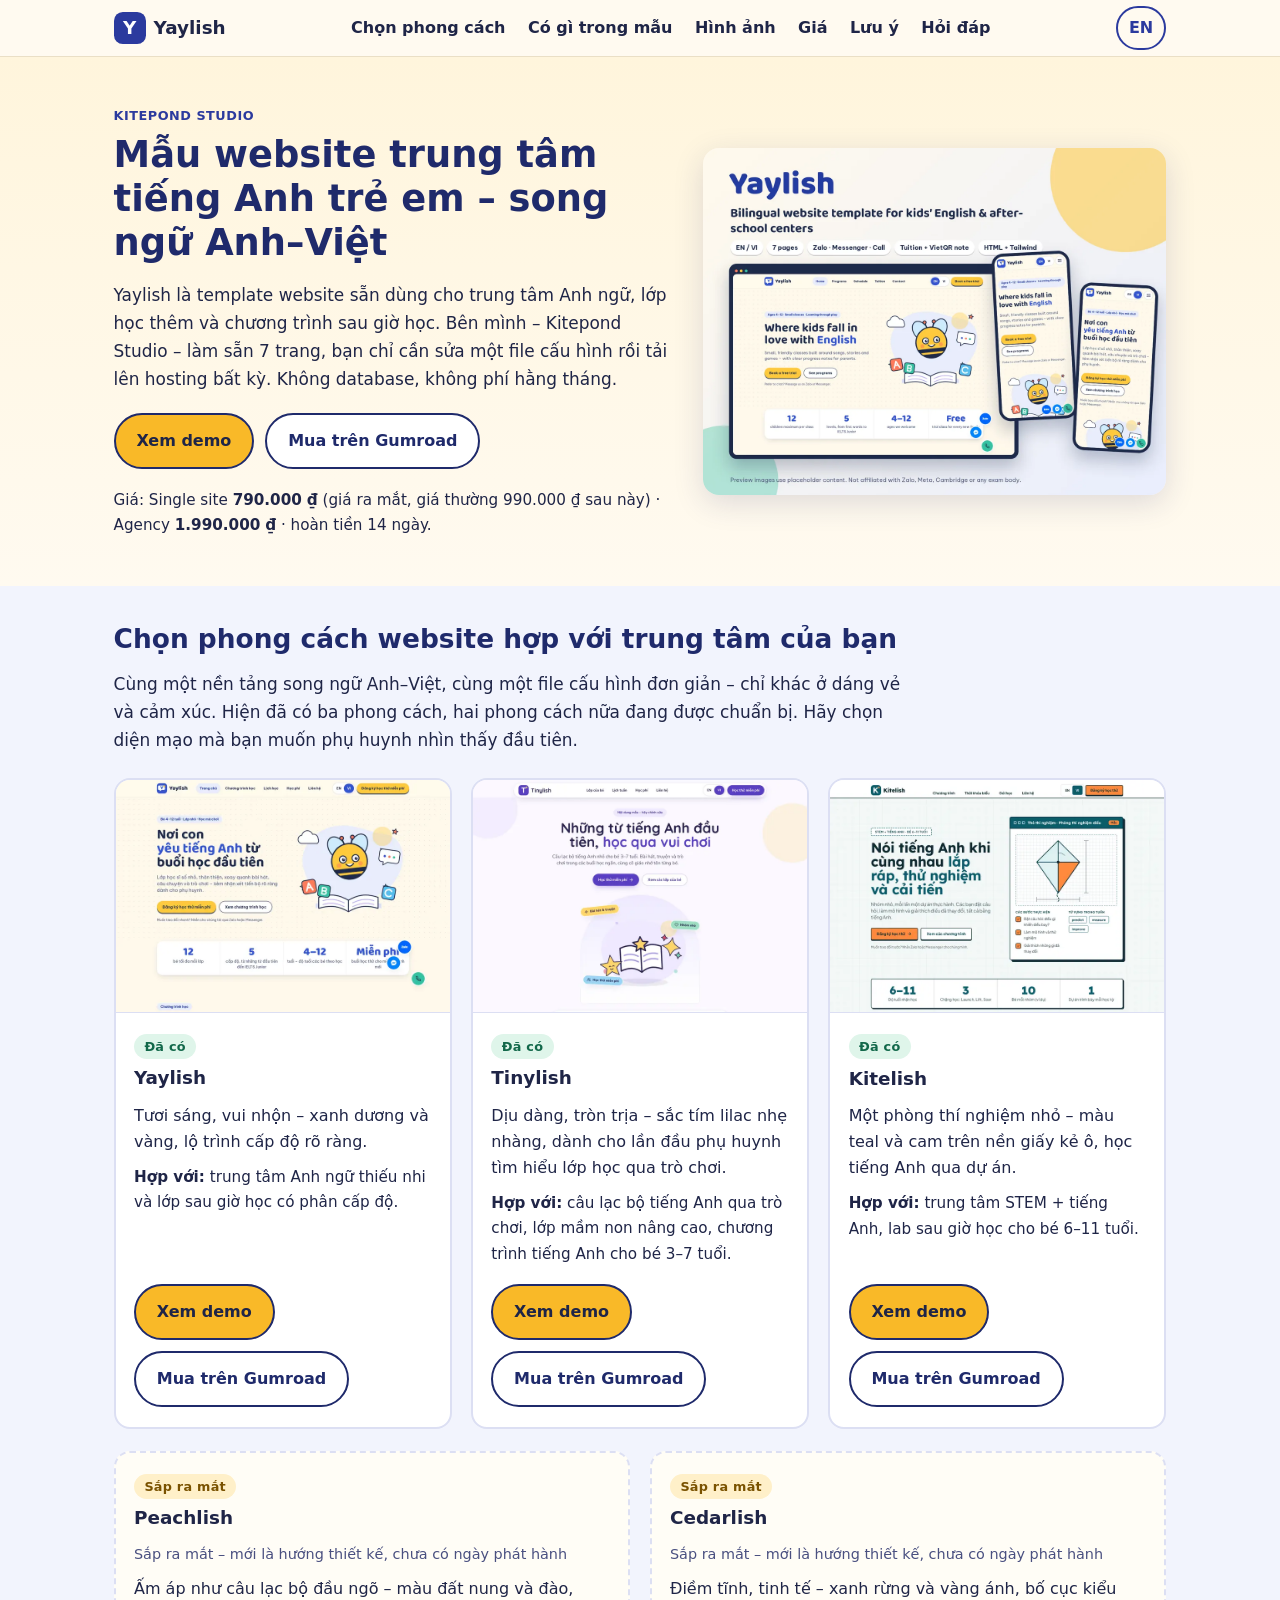
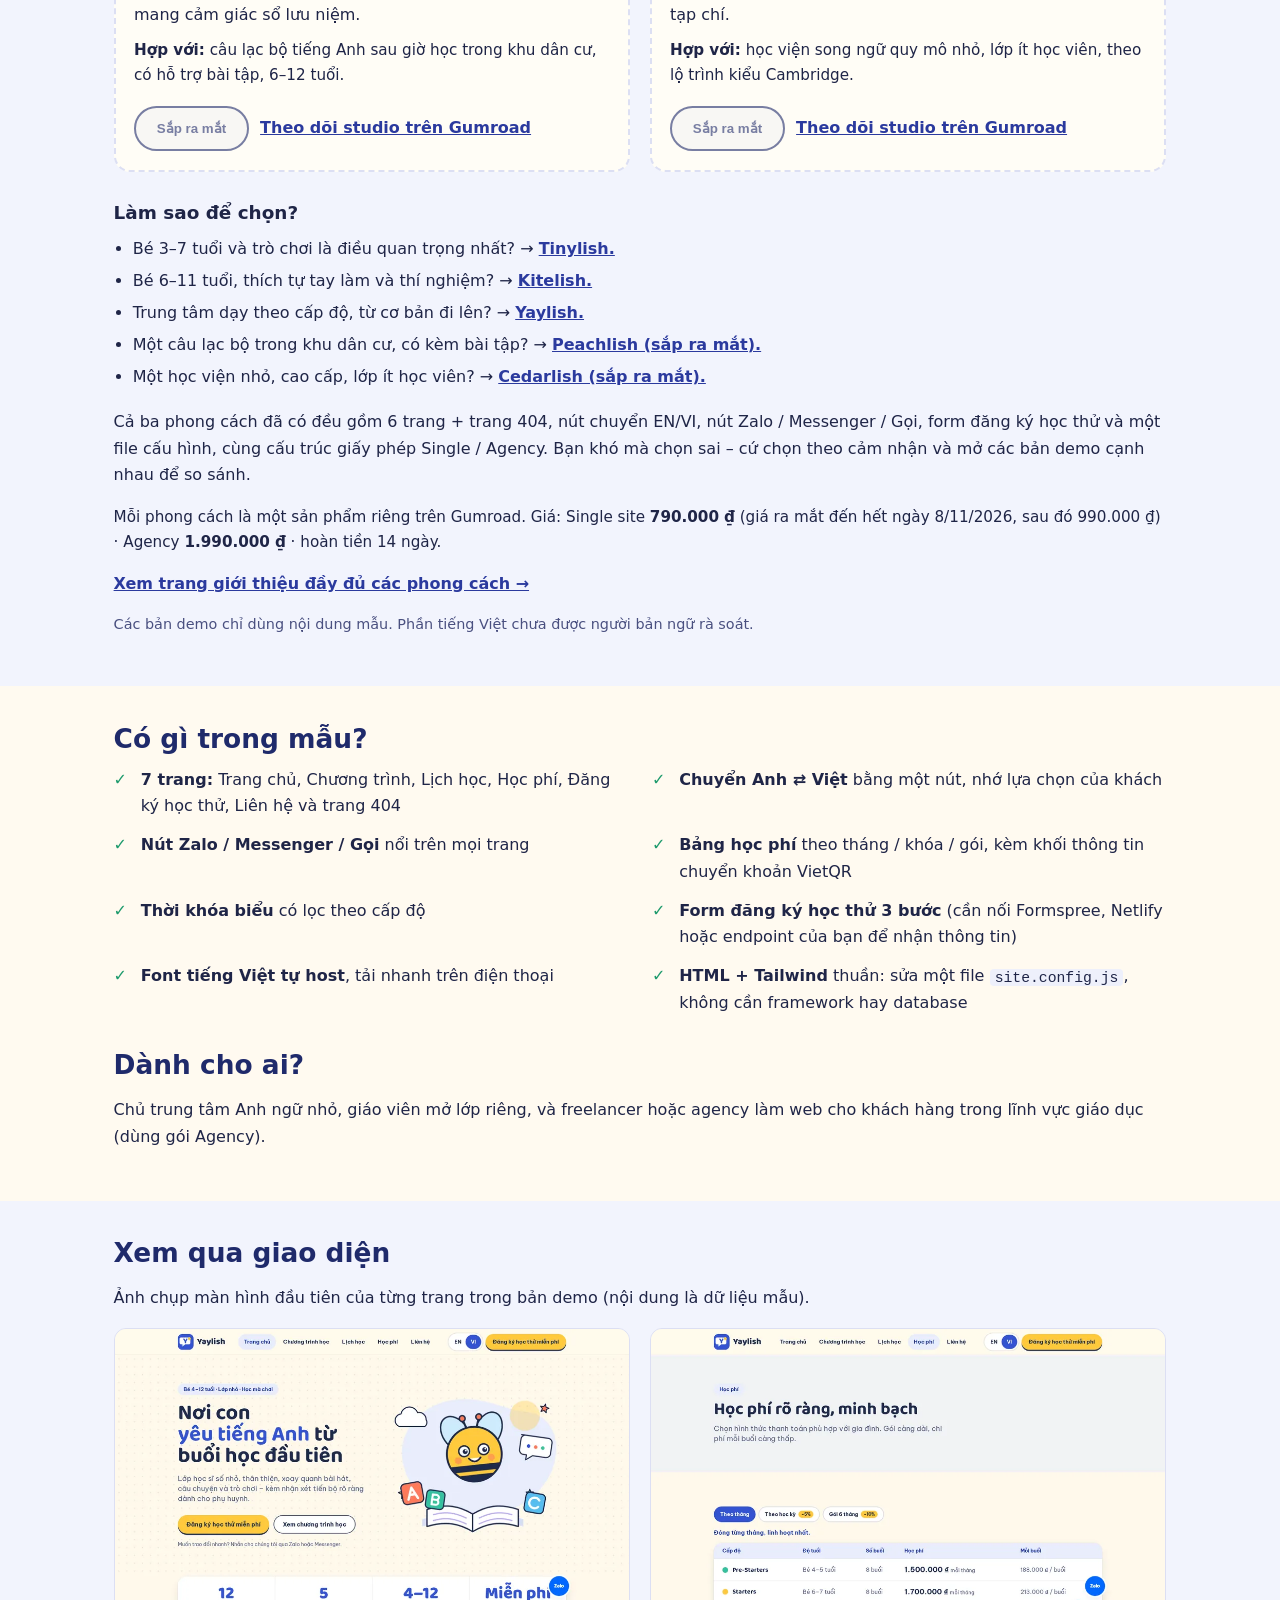
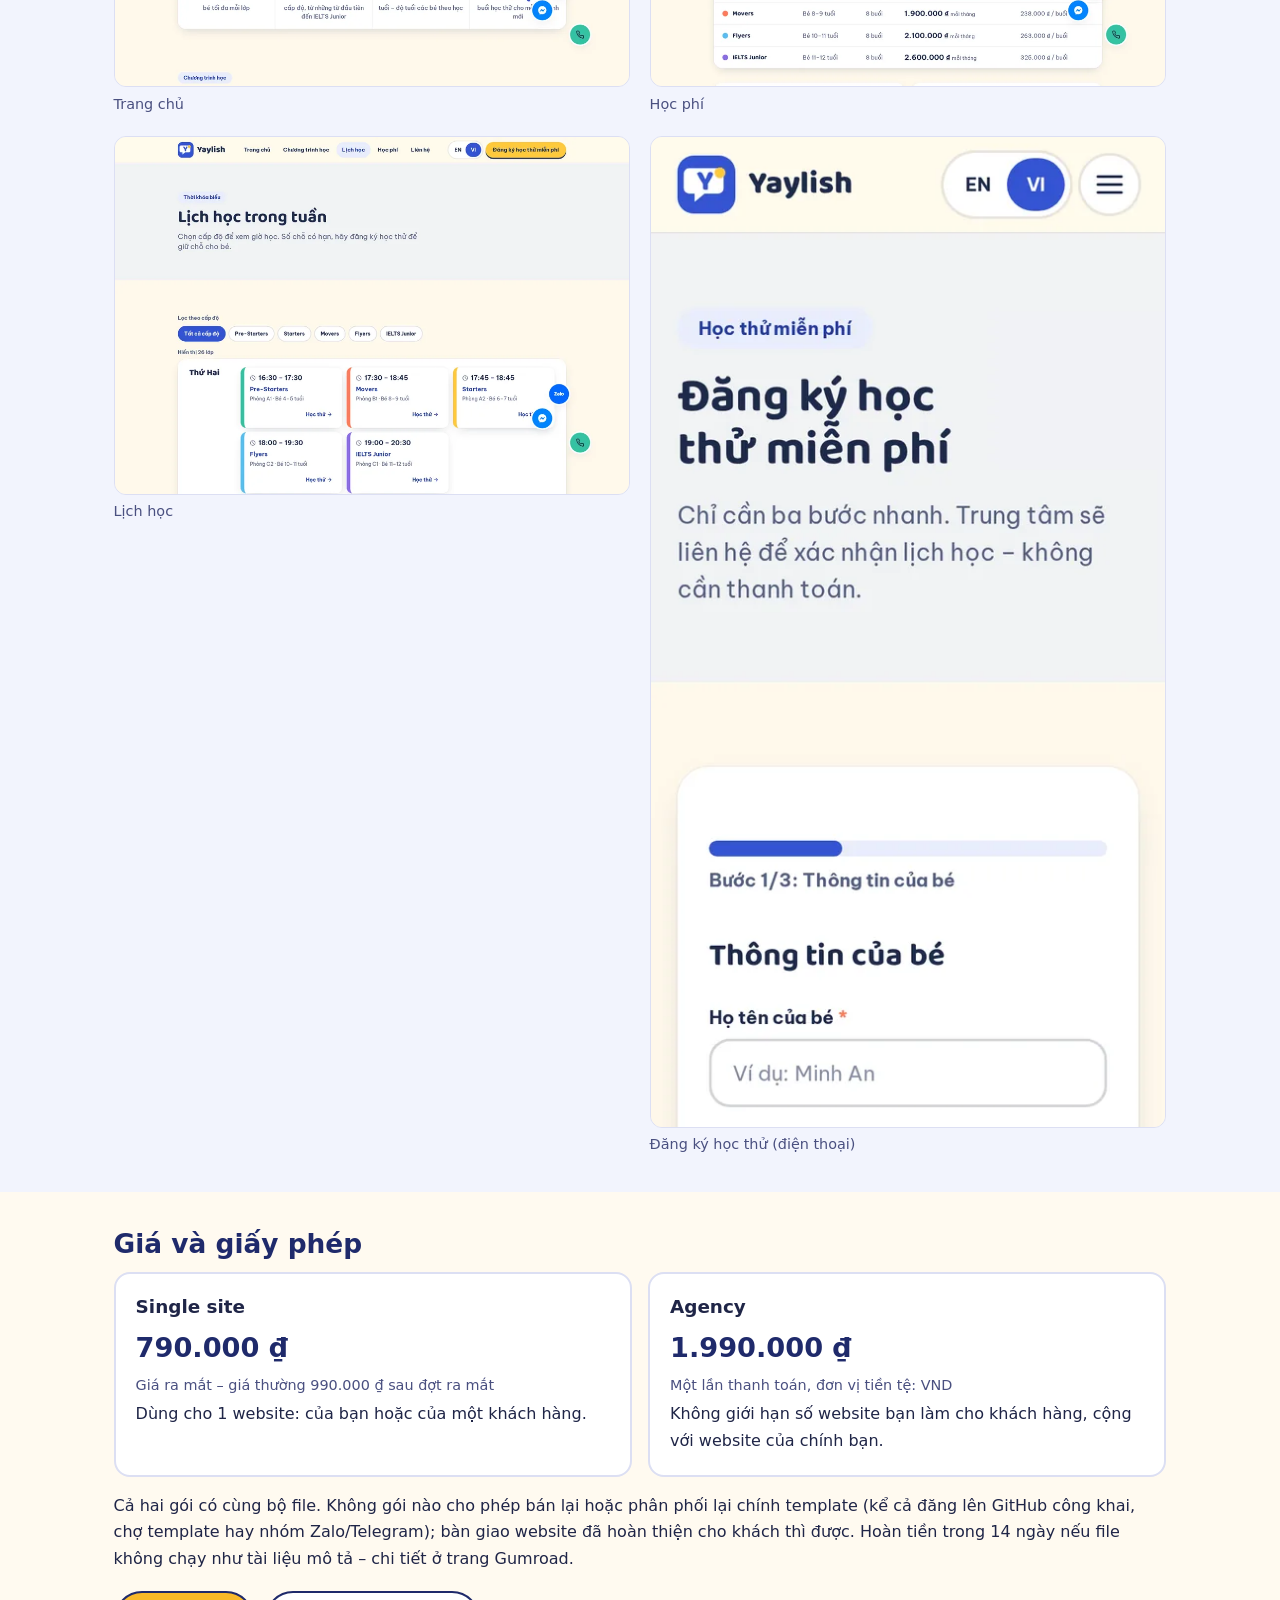
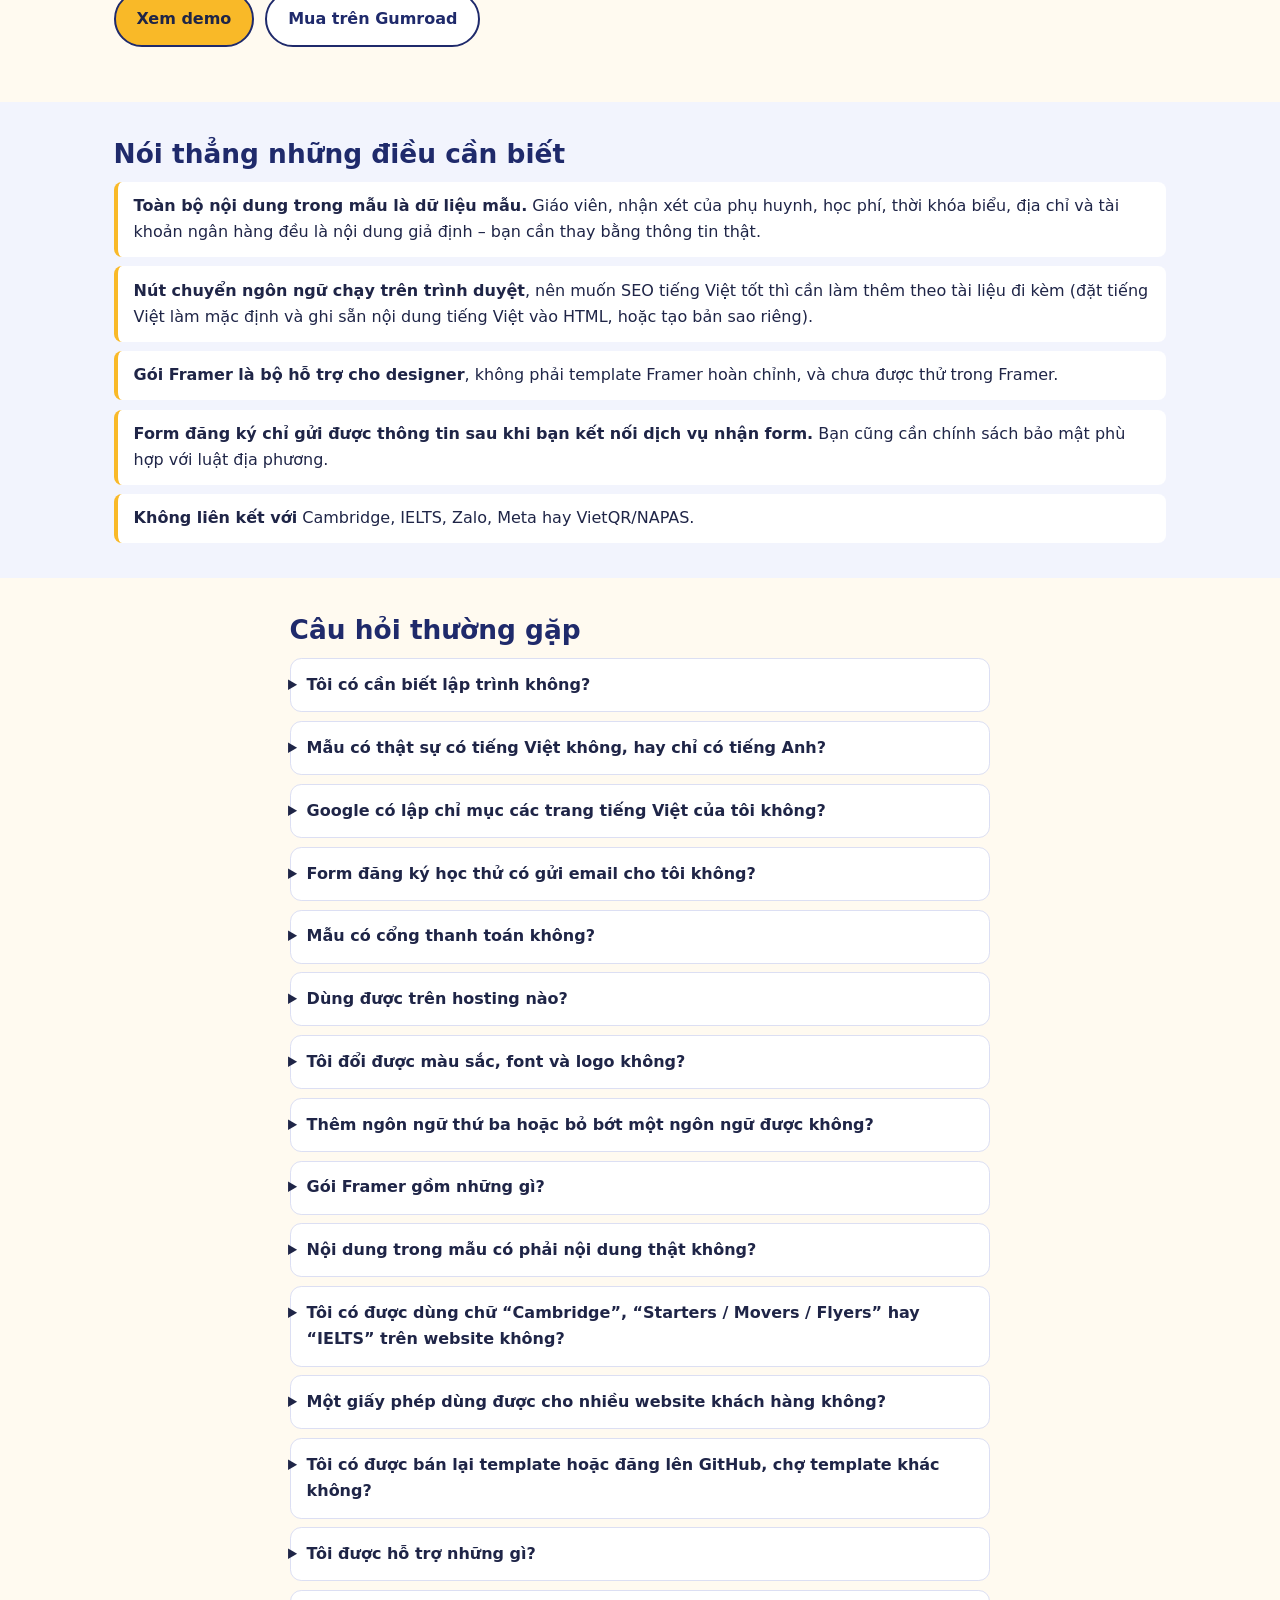
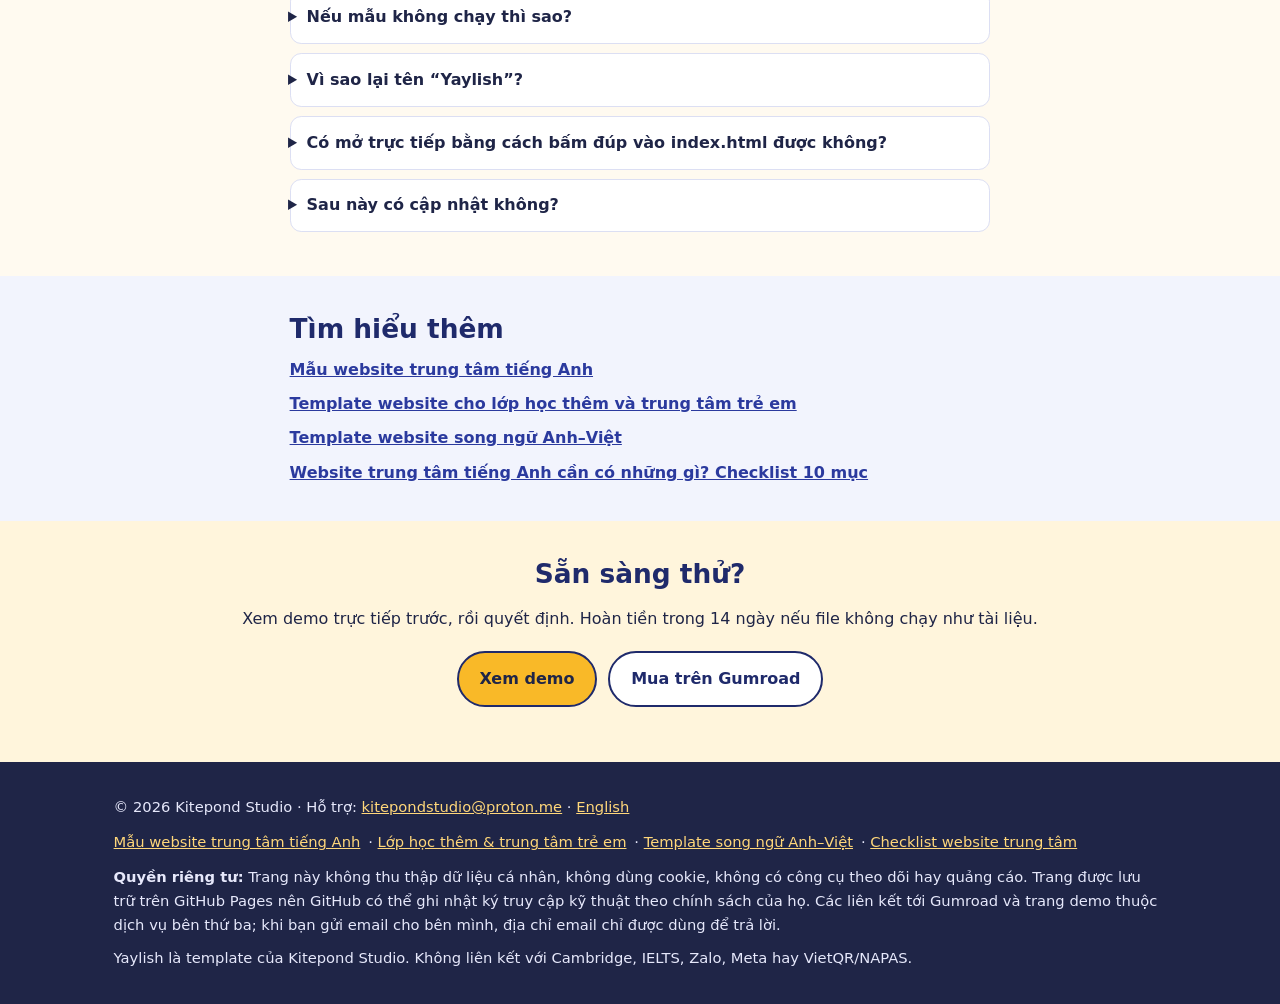
==== index.html @ d9aabd22 "Add 'Pick your style' catalog: home sections (VI/EN), dedicated catalog pages, ItemList JSON-LD, sit" ====
<!DOCTYPE html>
<html lang="vi">
<head>
<meta charset="utf-8">
<meta name="viewport" content="width=device-width, initial-scale=1">
<title>Yaylish – Template website trung tâm tiếng Anh trẻ em (Anh–Việt)</title>
<meta name="description" content="Yaylish: template HTML + Tailwind song ngữ Anh–Việt cho trung tâm Anh ngữ – 7 trang, nút Zalo, bảng học phí, đăng ký học thử. Xem demo, mua trên Gumroad.">
<meta name="robots" content="index,follow">
<link rel="canonical" href="https://kitepond.github.io/">
<link rel="alternate" hreflang="vi" href="https://kitepond.github.io/">
<link rel="alternate" hreflang="en" href="https://kitepond.github.io/en/">
<link rel="alternate" hreflang="x-default" href="https://kitepond.github.io/">
<link rel="icon" href="/favicon.svg" type="image/svg+xml">
<meta name="theme-color" content="#2b3a9e">
<meta property="og:type" content="website">
<meta property="og:site_name" content="Kitepond Studio">
<meta property="og:title" content="Yaylish – Mẫu website trung tâm tiếng Anh trẻ em song ngữ Anh–Việt">
<meta property="og:description" content="Yaylish: template website HTML + Tailwind cho trung tâm Anh ngữ – 7 trang, song ngữ Anh/Việt, nút Zalo, bảng học phí, đăng ký học thử. Xem demo và mua trên Gumroad.">
<meta property="og:url" content="https://kitepond.github.io/">
<meta property="og:locale" content="vi_VN">
<meta property="og:locale:alternate" content="en_US">
<meta property="og:image" content="https://kitepond.github.io/img/og-image.jpg">
<meta property="og:image:width" content="1200">
<meta property="og:image:height" content="675">
<meta property="og:image:alt" content="Giao diện template Yaylish trên máy tính và điện thoại: trang chủ song ngữ Anh–Việt của một trung tâm tiếng Anh trẻ em">
<meta name="twitter:card" content="summary_large_image">
<meta name="twitter:title" content="Yaylish – Mẫu website trung tâm tiếng Anh trẻ em song ngữ Anh–Việt">
<meta name="twitter:description" content="Yaylish: template website HTML + Tailwind cho trung tâm Anh ngữ – 7 trang, song ngữ Anh/Việt, nút Zalo, bảng học phí, đăng ký học thử. Xem demo và mua trên Gumroad.">
<meta name="twitter:image" content="https://kitepond.github.io/img/og-image.jpg">
<meta name="twitter:image:alt" content="Giao diện template Yaylish trên máy tính và điện thoại: trang chủ song ngữ Anh–Việt của một trung tâm tiếng Anh trẻ em">
<link rel="stylesheet" href="/style.css">
<script type="application/ld+json">
{
  "@context": "https://schema.org",
  "@type": "Product",
  "name": "Yaylish – Mẫu website trung tâm tiếng Anh trẻ em (EN/VI)",
  "description": "Template website HTML + Tailwind song ngữ Anh–Việt cho trung tâm tiếng Anh trẻ em và chương trình sau giờ học: 7 trang, nút Zalo/Messenger, bảng học phí kèm VietQR, form đăng ký học thử.",
  "image": "https://kitepond.github.io/img/og-image.jpg",
  "brand": {
    "@type": "Brand",
    "name": "Kitepond Studio"
  },
  "sku": "yaylish-1.0.2",
  "url": "https://kitepond.github.io/",
  "offers": [
    {
      "@type": "Offer",
      "name": "Giấy phép Single site (1 website)",
      "price": "790000",
      "priceCurrency": "VND",
      "availability": "https://schema.org/InStock",
      "url": "https://kitepond.gumroad.com/l/yaylish"
    },
    {
      "@type": "Offer",
      "name": "Giấy phép Agency",
      "price": "1990000",
      "priceCurrency": "VND",
      "availability": "https://schema.org/InStock",
      "url": "https://kitepond.gumroad.com/l/yaylish"
    }
  ]
}
</script>
</head>
<body>
<a class="skip" href="#main">Chuyển đến nội dung</a>
<header class="top">
<div class="wrap bar">
<a class="brand" href="/"><span class="logo" aria-hidden="true">Y</span> Yaylish</a>
<nav aria-label="Điều hướng chính"><a href="#phong-cach">Chọn phong cách</a><a href="#co-gi">Có gì trong mẫu</a><a href="#xem">Hình ảnh</a><a href="#gia">Giá</a><a href="#luu-y">Lưu ý</a><a href="#faq">Hỏi đáp</a></nav>
<a class="lang" href="/en/" hreflang="en" lang="en" aria-label="Read this page in English">EN</a>
</div>
</header>
<main id="main">
<section class="hero">
<div class="wrap hero-grid">
<div>
<p class="eyebrow">Kitepond Studio</p>
<h1>Mẫu website trung tâm tiếng Anh trẻ em – song ngữ Anh–Việt</h1>
<p class="lead">Yaylish là template website sẵn dùng cho trung tâm Anh ngữ, lớp học thêm và chương trình sau giờ học. Bên mình – Kitepond Studio – làm sẵn 7 trang, bạn chỉ cần sửa một file cấu hình rồi tải lên hosting bất kỳ. Không database, không phí hằng tháng.</p>
<p class="cta">
<a class="btn primary" href="https://kitepond.github.io/yaylish-demo/">Xem demo</a>
<a class="btn" href="https://kitepond.gumroad.com/l/yaylish?utm_source=seo-landing&utm_medium=organic&utm_campaign=launch-2026" rel="noopener">Mua trên Gumroad</a>
</p>
<p class="priceline">Giá: Single site <strong>790.000 ₫</strong> (giá ra mắt, giá thường 990.000 ₫ sau này) · Agency <strong>1.990.000 ₫</strong> · hoàn tiền 14 ngày.</p>
</div>
<img class="hero-img" src="/img/hero.webp" width="1200" height="900" fetchpriority="high" decoding="async" alt="Giao diện template Yaylish trên máy tính và điện thoại: trang chủ song ngữ Anh–Việt của một trung tâm tiếng Anh trẻ em">
</div>
</section>
<!-- catalog:start -->
<section id="phong-cach" class="sec alt catalog">
<div class="wrap">
<h2>Chọn phong cách website hợp với trung tâm của bạn</h2>
<p class="lead">Cùng một nền tảng song ngữ Anh–Việt, cùng một file cấu hình đơn giản – chỉ khác ở dáng vẻ và cảm xúc. Hiện đã có ba phong cách, hai phong cách nữa đang được chuẩn bị. Hãy chọn diện mạo mà bạn muốn phụ huynh nhìn thấy đầu tiên.</p>
<div class="styles">
<article class="style-card" id="style-yaylish"><img src="/img/catalog-yaylish-vi.webp" width="800" height="556" loading="lazy" decoding="async" alt="Trang chủ demo Yaylish: giao diện xanh dương và vàng với nút đăng ký học thử và các con số nổi bật"><div class="style-body"><p class="badge">Đã có</p><h3>Yaylish</h3><p>Tươi sáng, vui nhộn – xanh dương và vàng, lộ trình cấp độ rõ ràng.</p><p class="fit"><strong>Hợp với:</strong> trung tâm Anh ngữ thiếu nhi và lớp sau giờ học có phân cấp độ.</p><p class="cta"><a class="btn primary" href="https://kitepond.github.io/yaylish-demo/" rel="noopener">Xem demo</a><a class="btn" href="https://kitepond.gumroad.com/l/yaylish?utm_source=kitepond-site&amp;utm_medium=landing&amp;utm_campaign=launch-2026&amp;utm_content=catalog-yaylish" rel="noopener">Mua trên Gumroad</a></p></div></article>
<article class="style-card" id="style-tinylish"><img src="/img/catalog-tinylish-vi.webp" width="800" height="556" loading="lazy" decoding="async" alt="Trang chủ demo Tinylish: giao diện tím lilac mềm mại với tiêu đề lớn và nút đăng ký học thử"><div class="style-body"><p class="badge">Đã có</p><h3>Tinylish</h3><p>Dịu dàng, tròn trịa – sắc tím lilac nhẹ nhàng, dành cho lần đầu phụ huynh tìm hiểu lớp học qua trò chơi.</p><p class="fit"><strong>Hợp với:</strong> câu lạc bộ tiếng Anh qua trò chơi, lớp mầm non nâng cao, chương trình tiếng Anh cho bé 3–7 tuổi.</p><p class="cta"><a class="btn primary" href="https://kitepond.github.io/tinylish-demo/" rel="noopener">Xem demo</a><a class="btn" href="https://kitepond.gumroad.com/l/tinylish?utm_source=kitepond-site&amp;utm_medium=landing&amp;utm_campaign=launch-2026&amp;utm_content=catalog-tinylish" rel="noopener">Mua trên Gumroad</a></p></div></article>
<article class="style-card" id="style-kitelish"><img src="/img/catalog-kitelish-vi.webp" width="800" height="556" loading="lazy" decoding="async" alt="Trang chủ demo Kitelish: giao diện teal và cam trên nền giấy kẻ ô với một bản vẽ thí nghiệm"><div class="style-body"><p class="badge">Đã có</p><h3>Kitelish</h3><p>Một phòng thí nghiệm nhỏ – màu teal và cam trên nền giấy kẻ ô, học tiếng Anh qua dự án.</p><p class="fit"><strong>Hợp với:</strong> trung tâm STEM + tiếng Anh, lab sau giờ học cho bé 6–11 tuổi.</p><p class="cta"><a class="btn primary" href="https://kitepond.github.io/kitelish-demo/" rel="noopener">Xem demo</a><a class="btn" href="https://kitepond.gumroad.com/l/kitelish?utm_source=kitepond-site&amp;utm_medium=landing&amp;utm_campaign=launch-2026&amp;utm_content=catalog-kitelish" rel="noopener">Mua trên Gumroad</a></p></div></article>
</div><div class="styles soon">
<article class="style-card is-soon" id="style-peachlish"><div class="style-body"><p class="badge soon">Sắp ra mắt</p><h3>Peachlish</h3><p class="small">Sắp ra mắt – mới là hướng thiết kế, chưa có ngày phát hành</p><p>Ấm áp như câu lạc bộ đầu ngõ – màu đất nung và đào, mang cảm giác sổ lưu niệm.</p><p class="fit"><strong>Hợp với:</strong> câu lạc bộ tiếng Anh sau giờ học trong khu dân cư, có hỗ trợ bài tập, 6–12 tuổi.</p><p class="cta"><button type="button" class="btn" disabled>Sắp ra mắt</button><a class="textlink" href="https://kitepond.gumroad.com?utm_source=kitepond-site&amp;utm_medium=landing&amp;utm_campaign=launch-2026&amp;utm_content=catalog-peachlish" rel="noopener">Theo dõi studio trên Gumroad</a></p></div></article>
<article class="style-card is-soon" id="style-cedarlish"><div class="style-body"><p class="badge soon">Sắp ra mắt</p><h3>Cedarlish</h3><p class="small">Sắp ra mắt – mới là hướng thiết kế, chưa có ngày phát hành</p><p>Điềm tĩnh, tinh tế – xanh rừng và vàng ánh, bố cục kiểu tạp chí.</p><p class="fit"><strong>Hợp với:</strong> học viện song ngữ quy mô nhỏ, lớp ít học viên, theo lộ trình kiểu Cambridge.</p><p class="cta"><button type="button" class="btn" disabled>Sắp ra mắt</button><a class="textlink" href="https://kitepond.gumroad.com?utm_source=kitepond-site&amp;utm_medium=landing&amp;utm_campaign=launch-2026&amp;utm_content=catalog-cedarlish" rel="noopener">Theo dõi studio trên Gumroad</a></p></div></article>
</div>
<h3 class="choose-h">Làm sao để chọn?</h3><ul class="choose"><li>Bé 3–7 tuổi và trò chơi là điều quan trọng nhất? → <a href="#style-tinylish"><strong>Tinylish.</strong></a></li><li>Bé 6–11 tuổi, thích tự tay làm và thí nghiệm? → <a href="#style-kitelish"><strong>Kitelish.</strong></a></li><li>Trung tâm dạy theo cấp độ, từ cơ bản đi lên? → <a href="#style-yaylish"><strong>Yaylish.</strong></a></li><li>Một câu lạc bộ trong khu dân cư, có kèm bài tập? → <a href="#style-peachlish"><strong>Peachlish (sắp ra mắt).</strong></a></li><li>Một học viện nhỏ, cao cấp, lớp ít học viên? → <a href="#style-cedarlish"><strong>Cedarlish (sắp ra mắt).</strong></a></li></ul>
<p>Cả ba phong cách đã có đều gồm 6 trang + trang 404, nút chuyển EN/VI, nút Zalo / Messenger / Gọi, form đăng ký học thử và một file cấu hình, cùng cấu trúc giấy phép Single / Agency. Bạn khó mà chọn sai – cứ chọn theo cảm nhận và mở các bản demo cạnh nhau để so sánh.</p>
<p class="priceline">Mỗi phong cách là một sản phẩm riêng trên Gumroad. Giá: Single site <strong>790.000 ₫</strong> (giá ra mắt đến hết ngày 8/11/2026, sau đó 990.000 ₫) · Agency <strong>1.990.000 ₫</strong> · hoàn tiền 14 ngày.</p>
<p><a href="/mau-website-trung-tam-tieng-anh-tre-em/"><strong>Xem trang giới thiệu đầy đủ các phong cách →</strong></a></p>
<p class="small">Các bản demo chỉ dùng nội dung mẫu. Phần tiếng Việt chưa được người bản ngữ rà soát.</p>
</div>
</section>
<!-- catalog:end -->
<section id="co-gi" class="sec">
<div class="wrap">
<h2>Có gì trong mẫu?</h2>
<ul class="ticks"><li><strong>7 trang:</strong> Trang chủ, Chương trình, Lịch học, Học phí, Đăng ký học thử, Liên hệ và trang 404</li><li><strong>Chuyển Anh ⇄ Việt</strong> bằng một nút, nhớ lựa chọn của khách</li><li><strong>Nút Zalo / Messenger / Gọi</strong> nổi trên mọi trang</li><li><strong>Bảng học phí</strong> theo tháng / khóa / gói, kèm khối thông tin chuyển khoản VietQR</li><li><strong>Thời khóa biểu</strong> có lọc theo cấp độ</li><li><strong>Form đăng ký học thử 3 bước</strong> (cần nối Formspree, Netlify hoặc endpoint của bạn để nhận thông tin)</li><li><strong>Font tiếng Việt tự host</strong>, tải nhanh trên điện thoại</li><li><strong>HTML + Tailwind</strong> thuần: sửa một file <code>site.config.js</code>, không cần framework hay database</li></ul>
<h2>Dành cho ai?</h2>
<p>Chủ trung tâm Anh ngữ nhỏ, giáo viên mở lớp riêng, và freelancer hoặc agency làm web cho khách hàng trong lĩnh vực giáo dục (dùng gói Agency).</p>
</div>
</section>
<section id="xem" class="sec alt">
<div class="wrap">
<h2>Xem qua giao diện</h2>
<p>Ảnh chụp màn hình đầu tiên của từng trang trong bản demo (nội dung là dữ liệu mẫu).</p>
<div class="gallery"><figure><img src="/img/index-vi.webp" width="1000" height="694" loading="lazy" decoding="async" alt="Trang chủ của template Yaylish bản tiếng Việt: tiêu đề lớn, nút đăng ký học thử và các con số nổi bật"><figcaption>Trang chủ</figcaption></figure><figure><img src="/img/tuition-vi.webp" width="1000" height="694" loading="lazy" decoding="async" alt="Trang Học phí của template Yaylish: bảng học phí theo tháng cho năm cấp độ, có nút chọn theo tháng, theo học kỳ hoặc gói 6 tháng"><figcaption>Học phí</figcaption></figure><figure><img src="/img/schedule-vi.webp" width="1000" height="694" loading="lazy" decoding="async" alt="Trang Lịch học của template Yaylish: thời khóa biểu trong tuần với các nút lọc theo cấp độ"><figcaption>Lịch học</figcaption></figure><figure><img src="/img/book-trial-vi.webp" width="520" height="1000" loading="lazy" decoding="async" alt="Trang Đăng ký học thử của template Yaylish trên điện thoại: form đăng ký nhiều bước"><figcaption>Đăng ký học thử (điện thoại)</figcaption></figure></div>
</div>
</section>
<section id="gia" class="sec">
<div class="wrap">
<h2>Giá và giấy phép</h2>
<div class="plans"><div class="plan"><h3>Single site</h3><p class="amount">790.000 ₫</p><p class="small">Giá ra mắt – giá thường 990.000 ₫ sau đợt ra mắt</p><p>Dùng cho 1 website: của bạn hoặc của một khách hàng.</p></div><div class="plan"><h3>Agency</h3><p class="amount">1.990.000 ₫</p><p class="small">Một lần thanh toán, đơn vị tiền tệ: VND</p><p>Không giới hạn số website bạn làm cho khách hàng, cộng với website của chính bạn.</p></div></div>
<p>Cả hai gói có cùng bộ file. Không gói nào cho phép bán lại hoặc phân phối lại chính template (kể cả đăng lên GitHub công khai, chợ template hay nhóm Zalo/Telegram); bàn giao website đã hoàn thiện cho khách thì được. Hoàn tiền trong 14 ngày nếu file không chạy như tài liệu mô tả – chi tiết ở trang Gumroad.</p>
<p class="cta">
<a class="btn primary" href="https://kitepond.github.io/yaylish-demo/">Xem demo</a>
<a class="btn" href="https://kitepond.gumroad.com/l/yaylish?utm_source=seo-landing&utm_medium=organic&utm_campaign=launch-2026" rel="noopener">Mua trên Gumroad</a>
</p>
</div>
</section>
<section id="luu-y" class="sec alt">
<div class="wrap">
<h2>Nói thẳng những điều cần biết</h2>
<ul class="notes"><li><strong>Toàn bộ nội dung trong mẫu là dữ liệu mẫu.</strong> Giáo viên, nhận xét của phụ huynh, học phí, thời khóa biểu, địa chỉ và tài khoản ngân hàng đều là nội dung giả định – bạn cần thay bằng thông tin thật.</li><li><strong>Nút chuyển ngôn ngữ chạy trên trình duyệt</strong>, nên muốn SEO tiếng Việt tốt thì cần làm thêm theo tài liệu đi kèm (đặt tiếng Việt làm mặc định và ghi sẵn nội dung tiếng Việt vào HTML, hoặc tạo bản sao riêng).</li><li><strong>Gói Framer là bộ hỗ trợ cho designer</strong>, không phải template Framer hoàn chỉnh, và chưa được thử trong Framer.</li><li><strong>Form đăng ký chỉ gửi được thông tin sau khi bạn kết nối dịch vụ nhận form.</strong> Bạn cũng cần chính sách bảo mật phù hợp với luật địa phương.</li><li><strong>Không liên kết với</strong> Cambridge, IELTS, Zalo, Meta hay VietQR/NAPAS.</li></ul>
</div>
</section>
<section id="faq" class="sec">
<div class="wrap narrow">
<h2>Câu hỏi thường gặp</h2>
<details><summary>Tôi có cần biết lập trình không?</summary><p>Không. Bạn mở file <code>site.config.js</code> bằng bất kỳ trình soạn thảo văn bản nào, đổi tên trung tâm, số điện thoại, Zalo, email, địa chỉ và học phí, rồi tải thư mục lên hosting. Node.js là tùy chọn, chỉ cần khi bạn muốn build lại CSS.</p></details><details><summary>Mẫu có thật sự có tiếng Việt không, hay chỉ có tiếng Anh?</summary><p>Có. Mọi trang đều có cả tiếng Anh và tiếng Việt, với nút EN / VI nhớ lựa chọn của khách. Phần tiếng Việt được viết để đọc tự nhiên, nhưng bạn vẫn nên nhờ người bản ngữ xem lại nội dung cuối cùng của mình.</p></details><details><summary>Google có lập chỉ mục các trang tiếng Việt của tôi không?</summary><p>Nút chuyển ngôn ngữ chạy trên trình duyệt, nên công cụ tìm kiếm sẽ đọc phần tiếng Anh được ghi sẵn trong HTML. Nếu bạn cần SEO tiếng Việt, hãy đặt <code>language.default: "vi"</code> và ghi sẵn tiếng Việt vào HTML (tài liệu có hướng dẫn), hoặc tạo một bản sao riêng cho tiếng Việt. Đây là hạn chế đã biết, không phải lỗi.</p></details><details><summary>Form đăng ký học thử có gửi email cho tôi không?</summary><p>Chưa, cho đến khi bạn kết nối. Mặc định form chỉ kiểm tra dữ liệu và hiện thông báo chế độ demo. Bạn có thể nối Formspree, Netlify Forms hoặc endpoint riêng (Make, Zapier, Google Apps Script…) trong <code>site.config.js</code>. Hãy gửi thử một lần thật trước khi đưa website vào hoạt động.</p></details><details><summary>Mẫu có cổng thanh toán không?</summary><p>Không. Trang Học phí có khối thông tin chuyển khoản / VietQR kèm nút sao chép; bạn tự điền thông tin ngân hàng và ảnh mã QR. Website không xử lý thanh toán.</p></details><details><summary>Dùng được trên hosting nào?</summary><p>Mọi hosting tĩnh: shared hosting/cPanel, Netlify, Cloudflare Pages, Vercel, GitHub Pages, S3… Bạn tải lên nội dung bên trong thư mục <code>yaylish-html</code> (không phải file zip).</p></details><details><summary>Tôi đổi được màu sắc, font và logo không?</summary><p>Được. Màu, font và thương hiệu nằm trong <code>site.config.js</code>; logo và favicon là file SVG bạn có thể thay. Font đi kèm có đủ dấu tiếng Việt – nếu đổi font, hãy chọn font có bộ ký tự tiếng Việt.</p></details><details><summary>Thêm ngôn ngữ thứ ba hoặc bỏ bớt một ngôn ngữ được không?</summary><p>Được. Bạn sao chép <code>assets/i18n/vi.js</code> thành file mới, dịch các giá trị rồi thêm vào <code>language.available</code>. Tài liệu có ví dụ từng bước.</p></details><details><summary>Gói Framer gồm những gì?</summary><p>Gói Framer là một bộ cầu nối chứ không phải template Framer hoàn chỉnh: design token, ba component code (nút đổi ngôn ngữ, bảng học phí, thời khóa biểu) và hướng dẫn ghép. Bộ này đã qua kiểm tra kiểu nghiêm ngặt và thử render, nhưng <strong>chưa được mở trong Framer</strong>. Bạn nên dự trù việc dựng lại bố cục trang bằng giao diện trực quan.</p></details><details><summary>Nội dung trong mẫu có phải nội dung thật không?</summary><p>Không. Giáo viên, nhận xét của phụ huynh, học phí, thời khóa biểu, địa chỉ và tài khoản ngân hàng đều là dữ liệu mẫu và được ghi rõ như vậy. Hãy thay hết trước khi đưa website vào hoạt động (có checklist đi kèm) và đừng bao giờ đăng nhận xét mẫu như thể đó là thật.</p></details><details><summary>Tôi có được dùng chữ “Cambridge”, “Starters / Movers / Flyers” hay “IELTS” trên website không?</summary><p>Mẫu dùng tên cấp độ chung chung làm ví dụ. Chỉ dùng tên kỳ thi, logo hoặc cách nói như “trung tâm luyện thi” khi trung tâm của bạn thực sự được phép. Mẫu không liên kết với và không được bảo trợ bởi Cambridge, đơn vị sở hữu IELTS, Zalo, Meta hay VietQR/NAPAS.</p></details><details><summary>Một giấy phép dùng được cho nhiều website khách hàng không?</summary><p>Giấy phép Single site dành cho một website (của bạn hoặc của một khách). Nếu làm cho nhiều khách hàng, hãy mua gói <strong>Agency (1.990.000 ₫)</strong>.</p></details><details><summary>Tôi có được bán lại template hoặc đăng lên GitHub, chợ template khác không?</summary><p>Không. Cả hai giấy phép đều không cho phép bán lại, phân phối lại hay đăng các file template như một sản phẩm riêng (kể cả kho mã công khai và các chợ khác). Làm website cho khách hàng thì được, miễn là bạn dùng đúng giấy phép.</p></details><details><summary>Tôi được hỗ trợ những gì?</summary><p>Hỗ trợ qua email để file chạy đúng như tài liệu (cài đặt, cấu hình, nối form, triển khai) và sửa lỗi cho nhánh 1.x, kèm cập nhật 1.x miễn phí. Thiết kế riêng, viết nội dung giúp bạn, cài đặt hosting hộ hay xây tính năng mới không nằm trong phạm vi hỗ trợ.</p></details><details><summary>Nếu mẫu không chạy thì sao?</summary><p>Hãy gửi email tới <a href="mailto:kitepondstudio@proton.me">kitepondstudio@proton.me</a> trong vòng 14 ngày. Nếu file không hoạt động như tài liệu mô tả, bên mình sẽ sửa hoặc hoàn tiền cho bạn.</p></details><details><summary>Vì sao lại tên “Yaylish”?</summary><p>Đây là tên tự đặt (“yay” vui vẻ + English) của Kitepond Studio, chỉ là tên của template – bạn có thể đổi thành thương hiệu trung tâm của mình trong <code>site.config.js</code>. Bên mình đã tra cứu tên trên web công khai để tránh trùng, nhưng đó không phải là thẩm định nhãn hiệu về mặt pháp lý.</p></details><details><summary>Có mở trực tiếp bằng cách bấm đúp vào index.html được không?</summary><p>Được. Mẫu chạy thẳng từ ổ đĩa của bạn để xem trước.</p></details><details><summary>Sau này có cập nhật không?</summary><p>Phiên bản hiện tại là v1.0.2; file <code>CHANGELOG.md</code> trong gói ghi lại các phiên bản. Người mua nhận cập nhật 1.x qua thư viện Gumroad. Bên mình không hứa hẹn tính năng mới theo lịch cố định.</p></details>
</div>
</section>
<section class="sec alt">
<div class="wrap narrow">
<h2>Tìm hiểu thêm</h2>
<ul class="related"><li><a href="/mau-website-trung-tam-tieng-anh/">Mẫu website trung tâm tiếng Anh</a></li><li><a href="/website-lop-hoc-them-trung-tam-tre-em/">Template website cho lớp học thêm và trung tâm trẻ em</a></li><li><a href="/template-website-song-ngu-anh-viet/">Template website song ngữ Anh–Việt</a></li><li><a href="/blog/website-trung-tam-tieng-anh-can-co-gi/">Website trung tâm tiếng Anh cần có những gì? Checklist 10 mục</a></li></ul>
</div>
</section>
<section class="sec final">
<div class="wrap">
<h2>Sẵn sàng thử?</h2>
<p>Xem demo trực tiếp trước, rồi quyết định. Hoàn tiền trong 14 ngày nếu file không chạy như tài liệu.</p>
<p class="cta">
<a class="btn primary" href="https://kitepond.github.io/yaylish-demo/">Xem demo</a>
<a class="btn" href="https://kitepond.gumroad.com/l/yaylish?utm_source=seo-landing&utm_medium=organic&utm_campaign=launch-2026" rel="noopener">Mua trên Gumroad</a>
</p>
</div>
</section>
</main>
<footer class="foot">
<div class="wrap">
<p>© 2026 Kitepond Studio · Hỗ trợ: <a href="mailto:kitepondstudio@proton.me">kitepondstudio@proton.me</a> · <a href="/en/" hreflang="en" lang="en">English</a></p>
<p class="foot-links"><a href="/mau-website-trung-tam-tieng-anh/">Mẫu website trung tâm tiếng Anh</a> · <a href="/website-lop-hoc-them-trung-tam-tre-em/">Lớp học thêm &amp; trung tâm trẻ em</a> · <a href="/template-website-song-ngu-anh-viet/">Template song ngữ Anh–Việt</a> · <a href="/blog/website-trung-tam-tieng-anh-can-co-gi/">Checklist website trung tâm</a></p>
<p><strong>Quyền riêng tư:</strong> Trang này không thu thập dữ liệu cá nhân, không dùng cookie, không có công cụ theo dõi hay quảng cáo. Trang được lưu trữ trên GitHub Pages nên GitHub có thể ghi nhật ký truy cập kỹ thuật theo chính sách của họ. Các liên kết tới Gumroad và trang demo thuộc dịch vụ bên thứ ba; khi bạn gửi email cho bên mình, địa chỉ email chỉ được dùng để trả lời.</p>
<p>Yaylish là template của Kitepond Studio. Không liên kết với Cambridge, IELTS, Zalo, Meta hay VietQR/NAPAS.</p>
</div>
</footer>
</body>
</html>
---- style.css ----
*,*::before,*::after{box-sizing:border-box}
html{scroll-behavior:smooth;-webkit-text-size-adjust:100%}
body{margin:0;font-family:system-ui,-apple-system,"Segoe UI",Roboto,"Helvetica Neue",Arial,"Noto Sans",sans-serif;font-size:1rem;line-height:1.65;color:#1f2547;background:#fffaf0}
img{max-width:100%;height:auto;display:block}
a{color:#2b3a9e}
a:hover{color:#1b2570}
a:focus-visible,summary:focus-visible{outline:3px solid #f5a800;outline-offset:2px;border-radius:4px}
.skip{position:absolute;left:-999px;top:0;background:#1f2547;color:#fff;padding:.6rem 1rem;z-index:20}
.skip:focus{left:0}
.wrap{max-width:68rem;margin:0 auto;padding:0 1.1rem}
.narrow{max-width:46rem}
code{background:#eef0fb;padding:.05em .35em;border-radius:4px;font-size:.92em}
.top{position:sticky;top:0;z-index:10;background:rgba(255,250,240,.96);border-bottom:1px solid #eadfc6}
.bar{display:flex;align-items:center;justify-content:space-between;gap:.75rem;min-height:3.5rem}
.brand{display:flex;align-items:center;gap:.5rem;font-weight:800;font-size:1.15rem;color:#1f2547;text-decoration:none}
.logo{display:inline-grid;place-items:center;width:2rem;height:2rem;border-radius:.55rem;background:#2b3a9e;color:#fff;font-weight:800}
.top nav{display:none}
.top nav a{color:#1f2547;text-decoration:none;font-weight:600;padding:.4rem .6rem;border-radius:.5rem}
.top nav a:hover{background:#e8ebfb}
.lang{display:inline-block;min-width:2.75rem;text-align:center;padding:.45rem .7rem;border:2px solid #2b3a9e;border-radius:999px;font-weight:700;text-decoration:none;color:#2b3a9e}
.lang:hover{background:#2b3a9e;color:#fff}
.hero{padding:1.5rem 0 2.2rem;background:linear-gradient(180deg,#fff5dc,#fffaf0)}
.hero-grid{display:grid;gap:1.5rem}
.eyebrow{margin:0 0 .4rem;font-weight:700;color:#2b3a9e;letter-spacing:.04em;text-transform:uppercase;font-size:.8rem}
h1{font-size:1.75rem;line-height:1.2;margin:0 0 1rem;color:#1f2a6b}
h2{font-size:1.4rem;line-height:1.25;margin:2rem 0 .75rem;color:#1f2a6b}
h2:first-child{margin-top:0}
h3{margin:0 0 .25rem;font-size:1.15rem}
.lead{font-size:1.06rem}
.cta{display:flex;flex-wrap:wrap;gap:.7rem;margin:1.2rem 0}
.btn{display:inline-block;padding:.8rem 1.3rem;border-radius:999px;border:2px solid #1f2a6b;font-weight:700;text-decoration:none;color:#1f2a6b;background:#fff;min-height:44px}
.btn:hover{background:#e8ebfb;color:#1f2a6b}
.btn.primary{background:#f9b928;border-color:#1f2a6b;color:#1f2547}
.btn.primary:hover{background:#ffc94d}
.priceline{font-size:.95rem;margin:0}
.hero-img{border-radius:1rem;width:100%;box-shadow:0 8px 30px rgba(31,42,107,.15)}
.sec{padding:2.2rem 0}
.sec.alt{background:#f2f4fd}
.ticks,.notes{margin:0;padding:0;list-style:none;display:grid;gap:.6rem}
.ticks li{position:relative;padding-left:1.7rem}
.ticks li::before{content:"✓";position:absolute;left:0;color:#1d9a6c;font-weight:800}
.notes li{background:#fff;border-left:4px solid #f9b928;padding:.7rem 1rem;border-radius:.5rem}
.gallery{display:grid;gap:1.2rem}
.gallery figure{margin:0}
.gallery img{width:100%;border-radius:.75rem;border:1px solid #dcdff3;background:#fff}
.gallery figcaption{font-size:.9rem;margin-top:.35rem;color:#4a5080}
.plans{display:grid;gap:1rem;margin-bottom:1rem}
.plan{background:#fff;border:2px solid #dcdff3;border-radius:1rem;padding:1.1rem 1.25rem}
.plan p{margin:.2rem 0}
.amount{font-size:1.7rem;font-weight:800;color:#1f2a6b}
.small{font-size:.9rem;color:#4a5080}
details{background:#fff;border:1px solid #dcdff3;border-radius:.7rem;margin:.55rem 0;padding:0 1rem}
summary{cursor:pointer;font-weight:700;padding:.8rem 0;list-style-position:outside}
details p{margin:0 0 .9rem}
.final{text-align:center;background:#fff5dc}
.final .cta{justify-content:center}
.foot{background:#1f2547;color:#e6e8fb;padding:1.6rem 0;font-size:.92rem}
.foot a{color:#ffd77a}
.foot p{margin:.5rem 0}
@media (min-width:48rem){
 .top nav{display:flex;gap:.2rem}
 h1{font-size:2.3rem}
 h2{font-size:1.65rem}
 .hero{padding:3rem 0}
 .hero-grid{grid-template-columns:1.1fr .9fr;align-items:center}
 .gallery{grid-template-columns:repeat(2,1fr);align-items:start}
 .plans{grid-template-columns:repeat(2,1fr)}
 .ticks{grid-template-columns:repeat(2,1fr);gap:.8rem 1.5rem}
}
@media (prefers-reduced-motion:reduce){html{scroll-behavior:auto}}
.crumbs{font-size:.88rem;margin:0 0 .6rem;color:#4a5080}
.crumbs a{color:#2b3a9e}
.narrow-hero{max-width:52rem}
.top nav a[aria-current="page"]{background:#e8ebfb}
.prose{max-width:50rem}
.prose h2{margin-top:2rem}
.prose ul,.prose ol{padding-left:1.3rem;margin:.6rem 0 1rem}
.prose li{margin:.35rem 0}
.prose ul.notes{padding-left:0;margin:.6rem 0 1rem}
.prose .gallery{margin:1rem 0}
.prose pre{background:#1f2547;color:#e6e8fb;padding:1rem;border-radius:.6rem;overflow-x:auto;font-size:.85rem;line-height:1.5}
.prose pre code{background:none;padding:0;color:inherit}
.tblwrap{overflow-x:auto;margin:.8rem 0 1.2rem}
.tbl{border-collapse:collapse;width:100%;min-width:30rem;background:#fff;font-size:.96rem}
.tbl th,.tbl td{border:1px solid #dcdff3;padding:.55rem .75rem;text-align:left;vertical-align:top}
.tbl th{background:#e8ebfb;color:#1f2a6b}
.related{list-style:none;margin:0;padding:0;display:grid;gap:.5rem}
.related a{font-weight:700}
.foot-links{line-height:2}
.foot-links a{margin-right:.2rem}
.catalog .lead{max-width:50rem}
.styles{display:grid;gap:1.2rem;margin:1.4rem 0}
.styles.soon{margin-top:0}
.style-card{background:#fff;border:2px solid #dcdff3;border-radius:1rem;overflow:hidden;display:flex;flex-direction:column;scroll-margin-top:4.5rem}
.style-card img{width:100%;height:auto;border-bottom:1px solid #dcdff3;background:#f2f4fd}
.style-body{padding:1rem 1.15rem 1.2rem;display:flex;flex-direction:column;flex:1}
.style-body p{margin:.3rem 0}
.style-body .cta{margin:auto 0 0;padding-top:.8rem}
.style-body .fit{font-size:.95rem}
.badge{display:inline-block;align-self:flex-start;margin:0 0 .35rem;padding:.12rem .65rem;border-radius:999px;background:#dff5ea;color:#12684a;font-size:.8rem;font-weight:700;letter-spacing:.02em}
.badge.soon{background:#fff0c9;color:#7a5200}
.style-card.is-soon{border-style:dashed;background:#fffdf6}
.btn[disabled]{opacity:.6;cursor:not-allowed;background:#f4f4f4}
.textlink{font-weight:600;align-self:center}
.choose-h{margin:1.6rem 0 .5rem}
.choose{margin:0 0 1.2rem;padding-left:1.2rem}
.choose li{margin:.35rem 0}
@media (min-width:48rem){
 .styles.soon{grid-template-columns:repeat(2,1fr)}
}
@media (min-width:64rem){
 .styles:not(.soon){grid-template-columns:repeat(3,1fr)}
}
.prose.wide{max-width:68rem}
.prose.wide>p,.prose.wide>ul,.prose.wide>ol,.prose.wide>h2,.prose.wide>h3{max-width:50rem}
.prose.wide>.styles{max-width:none}
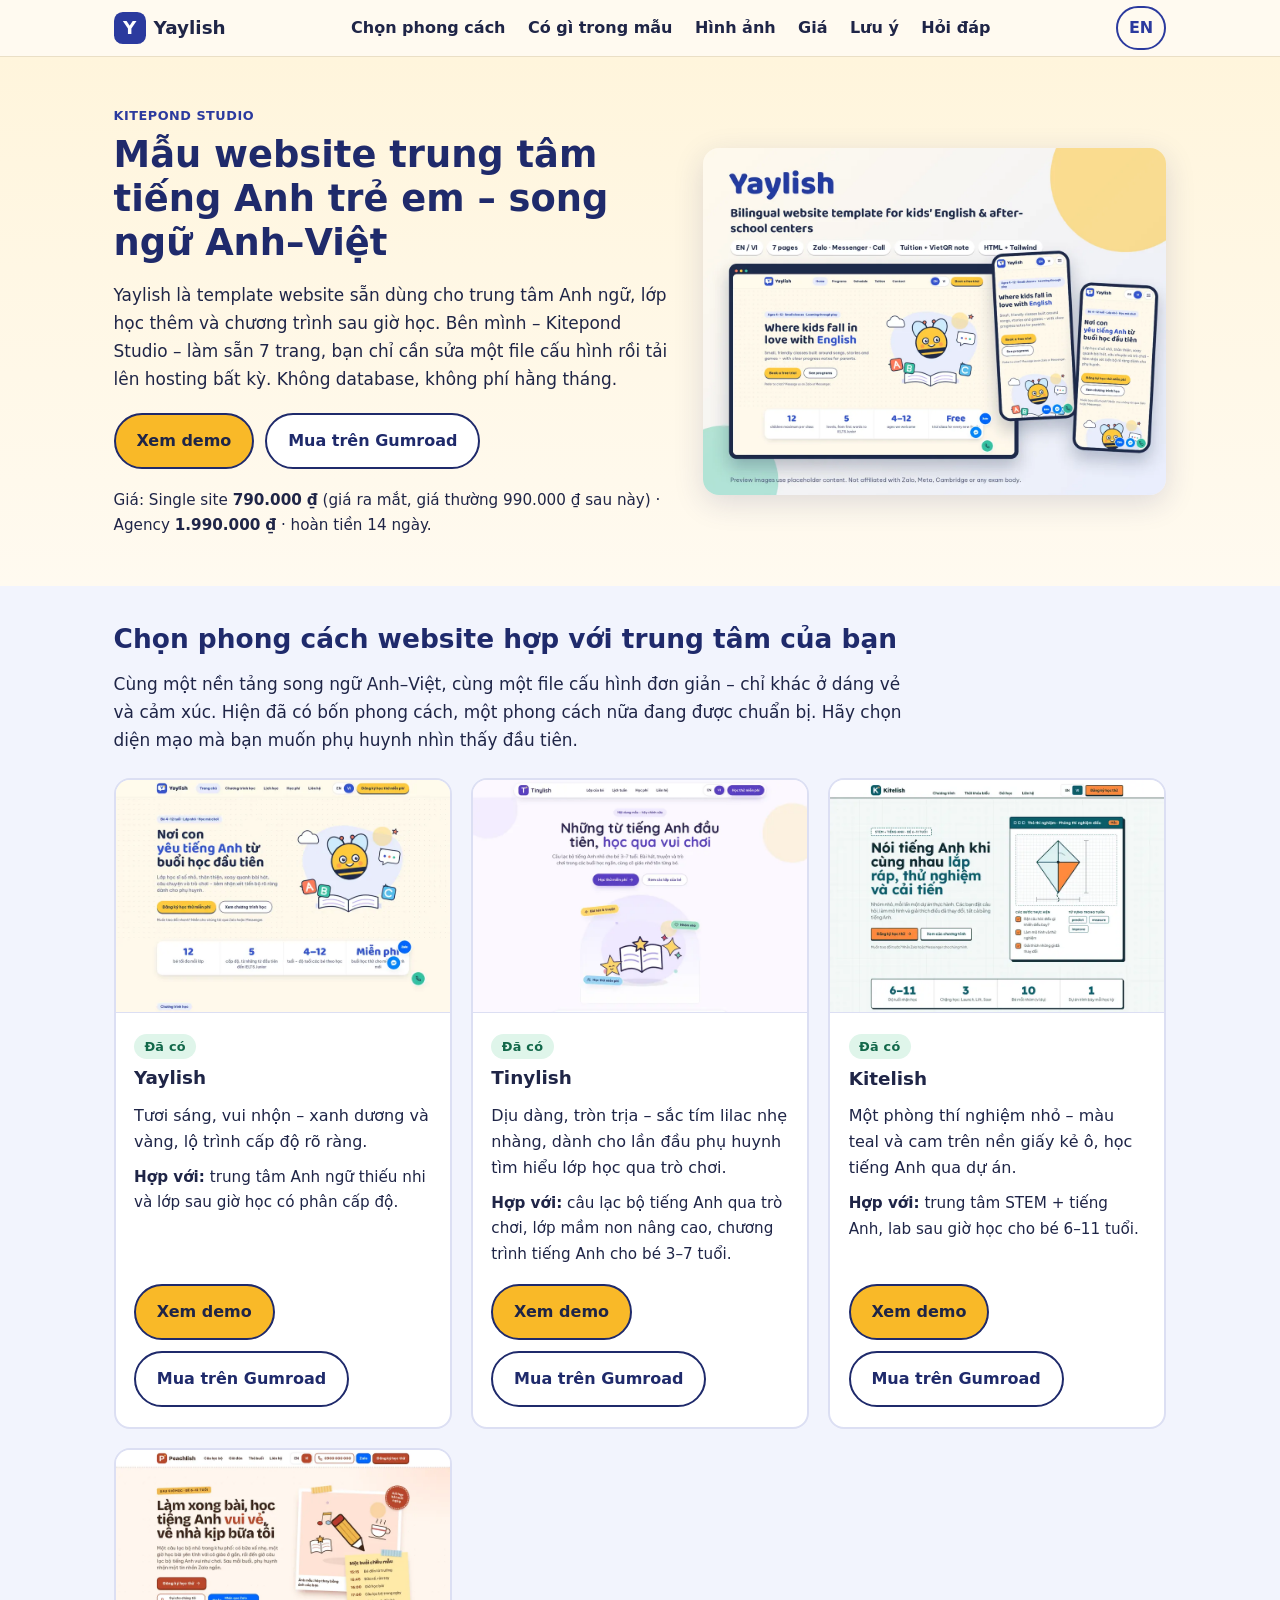
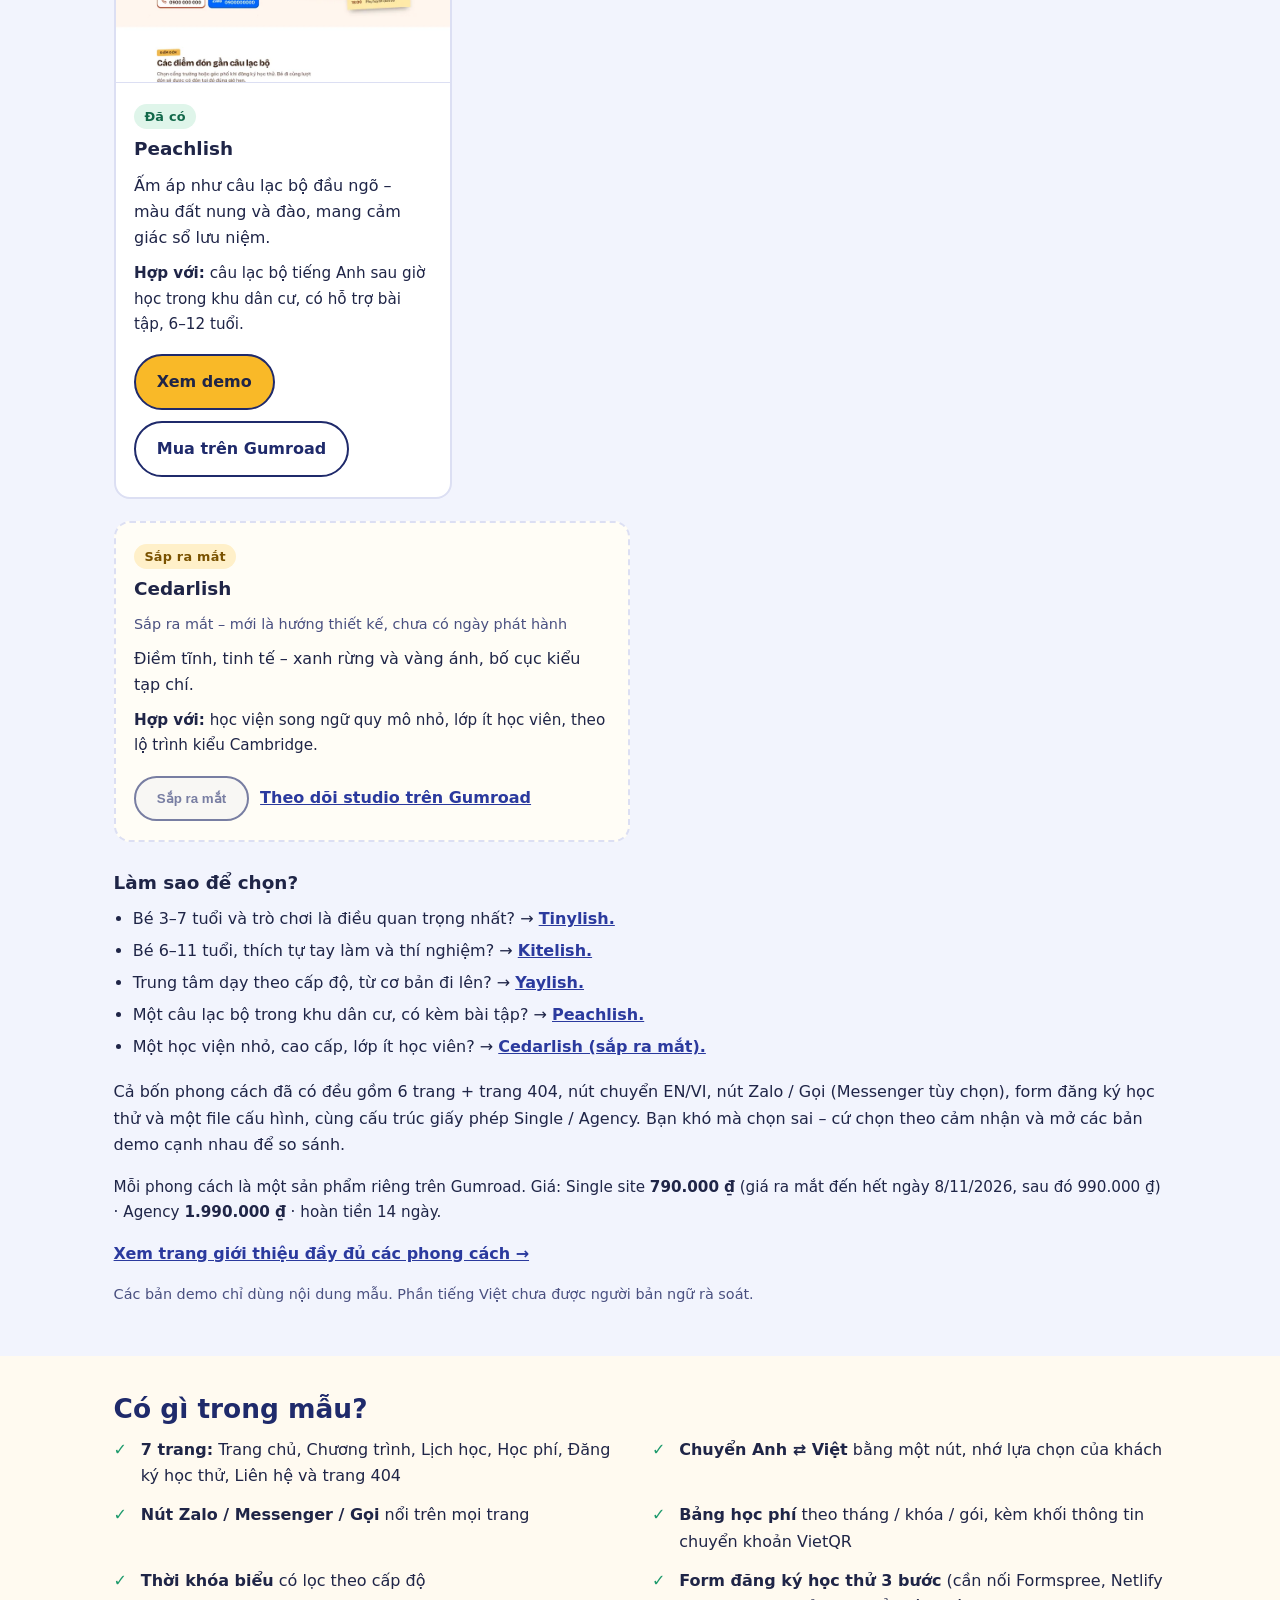
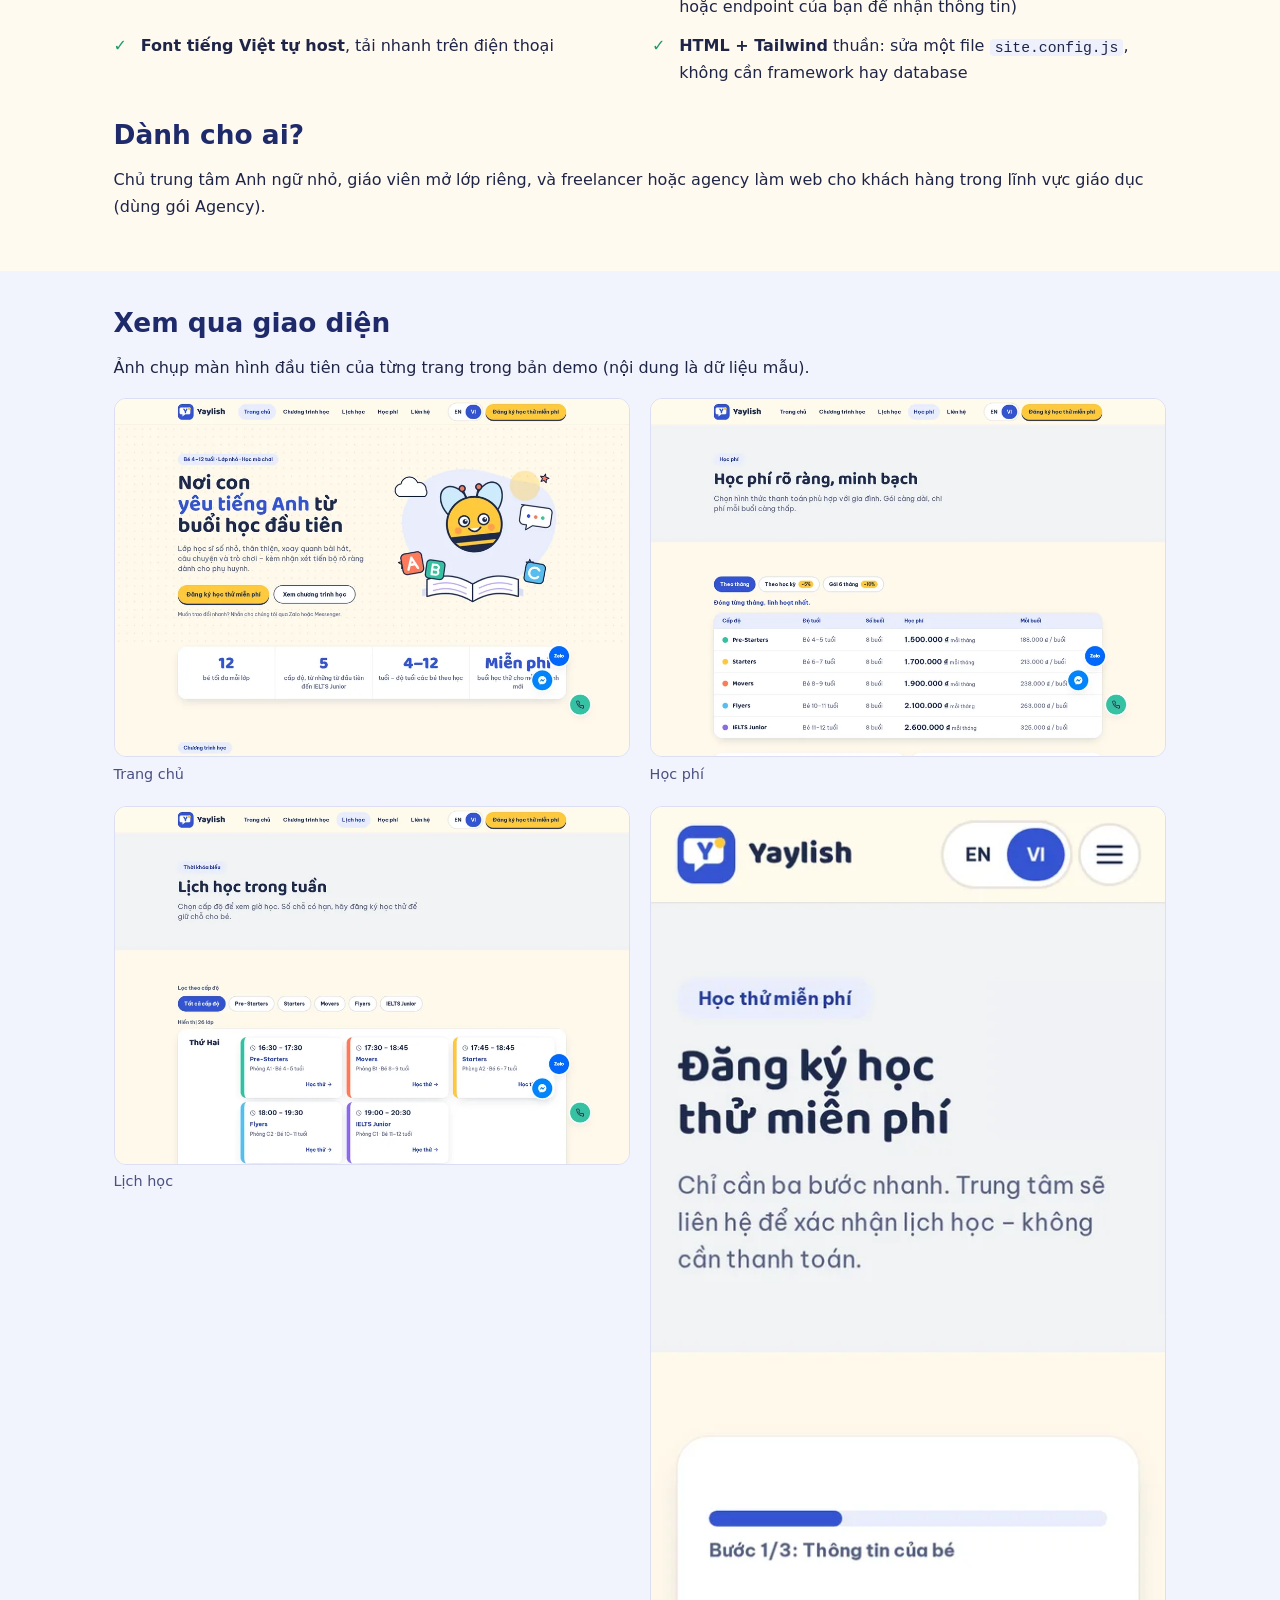
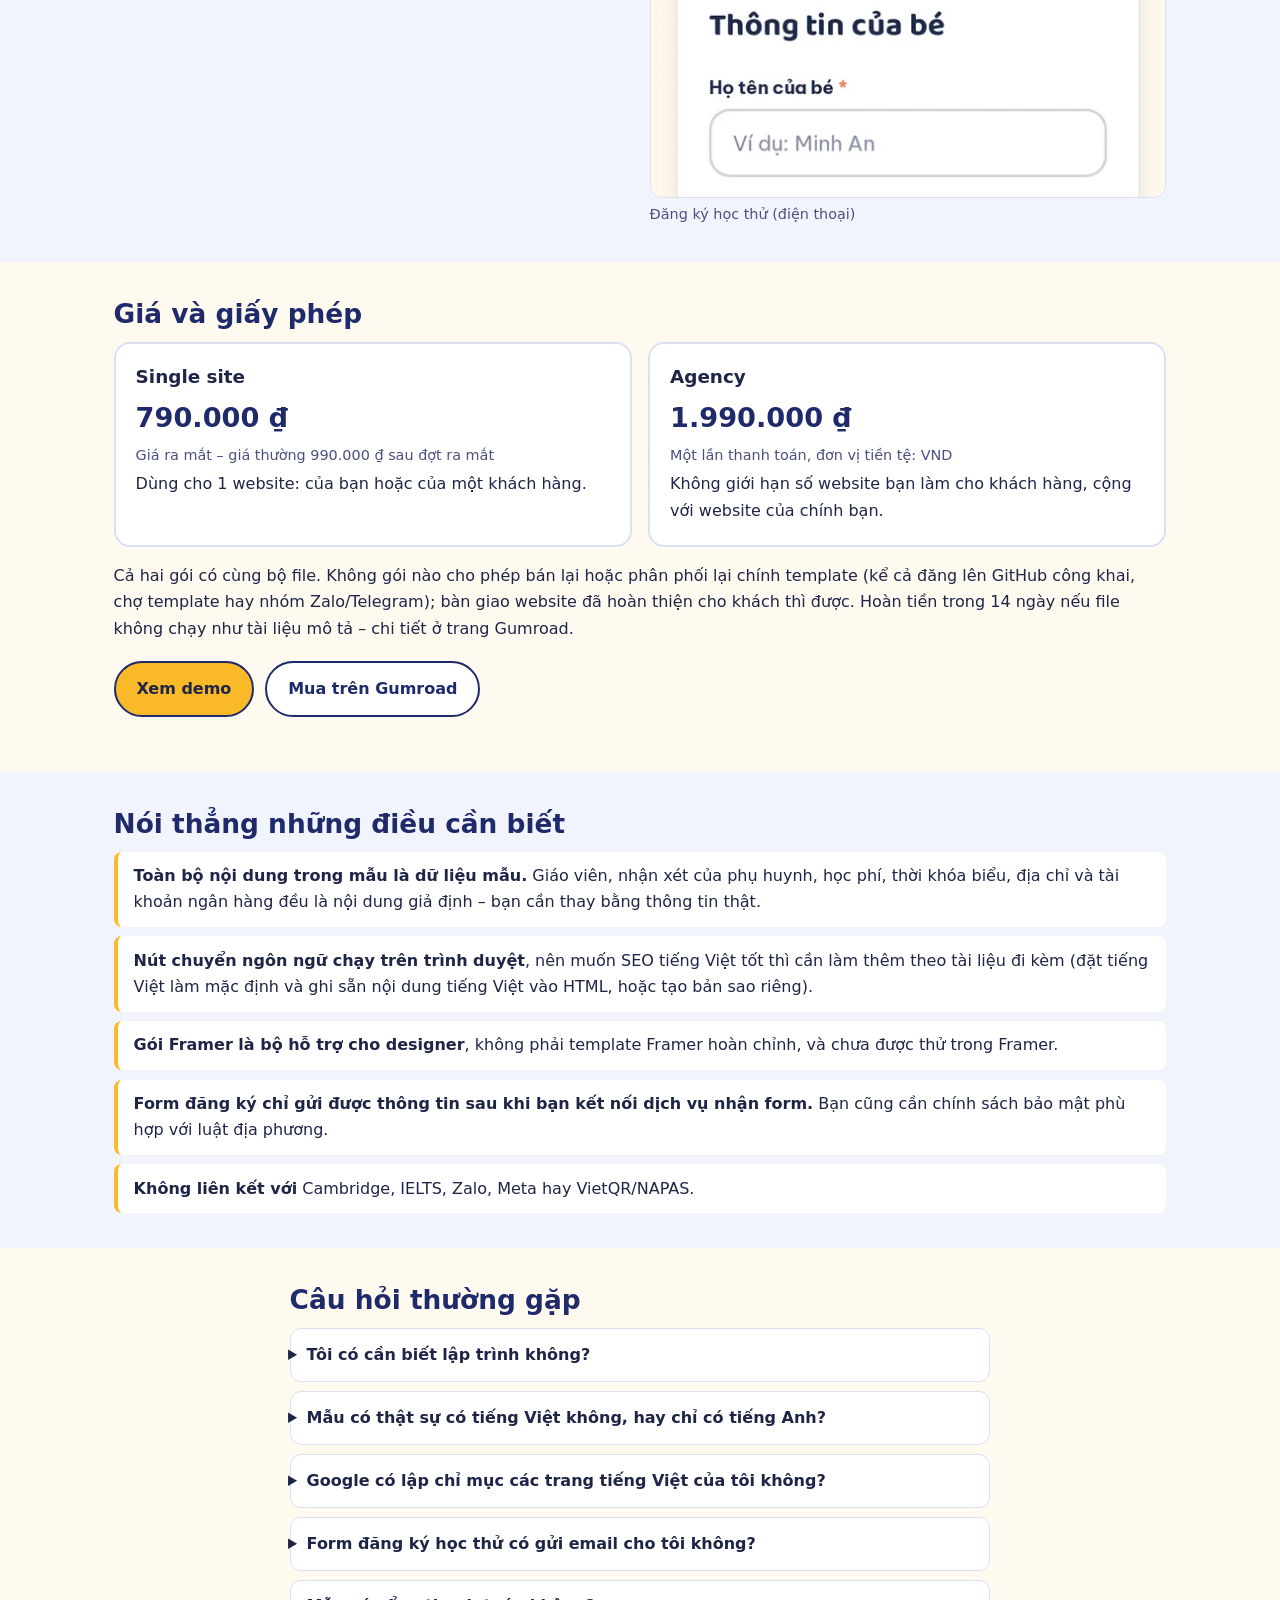
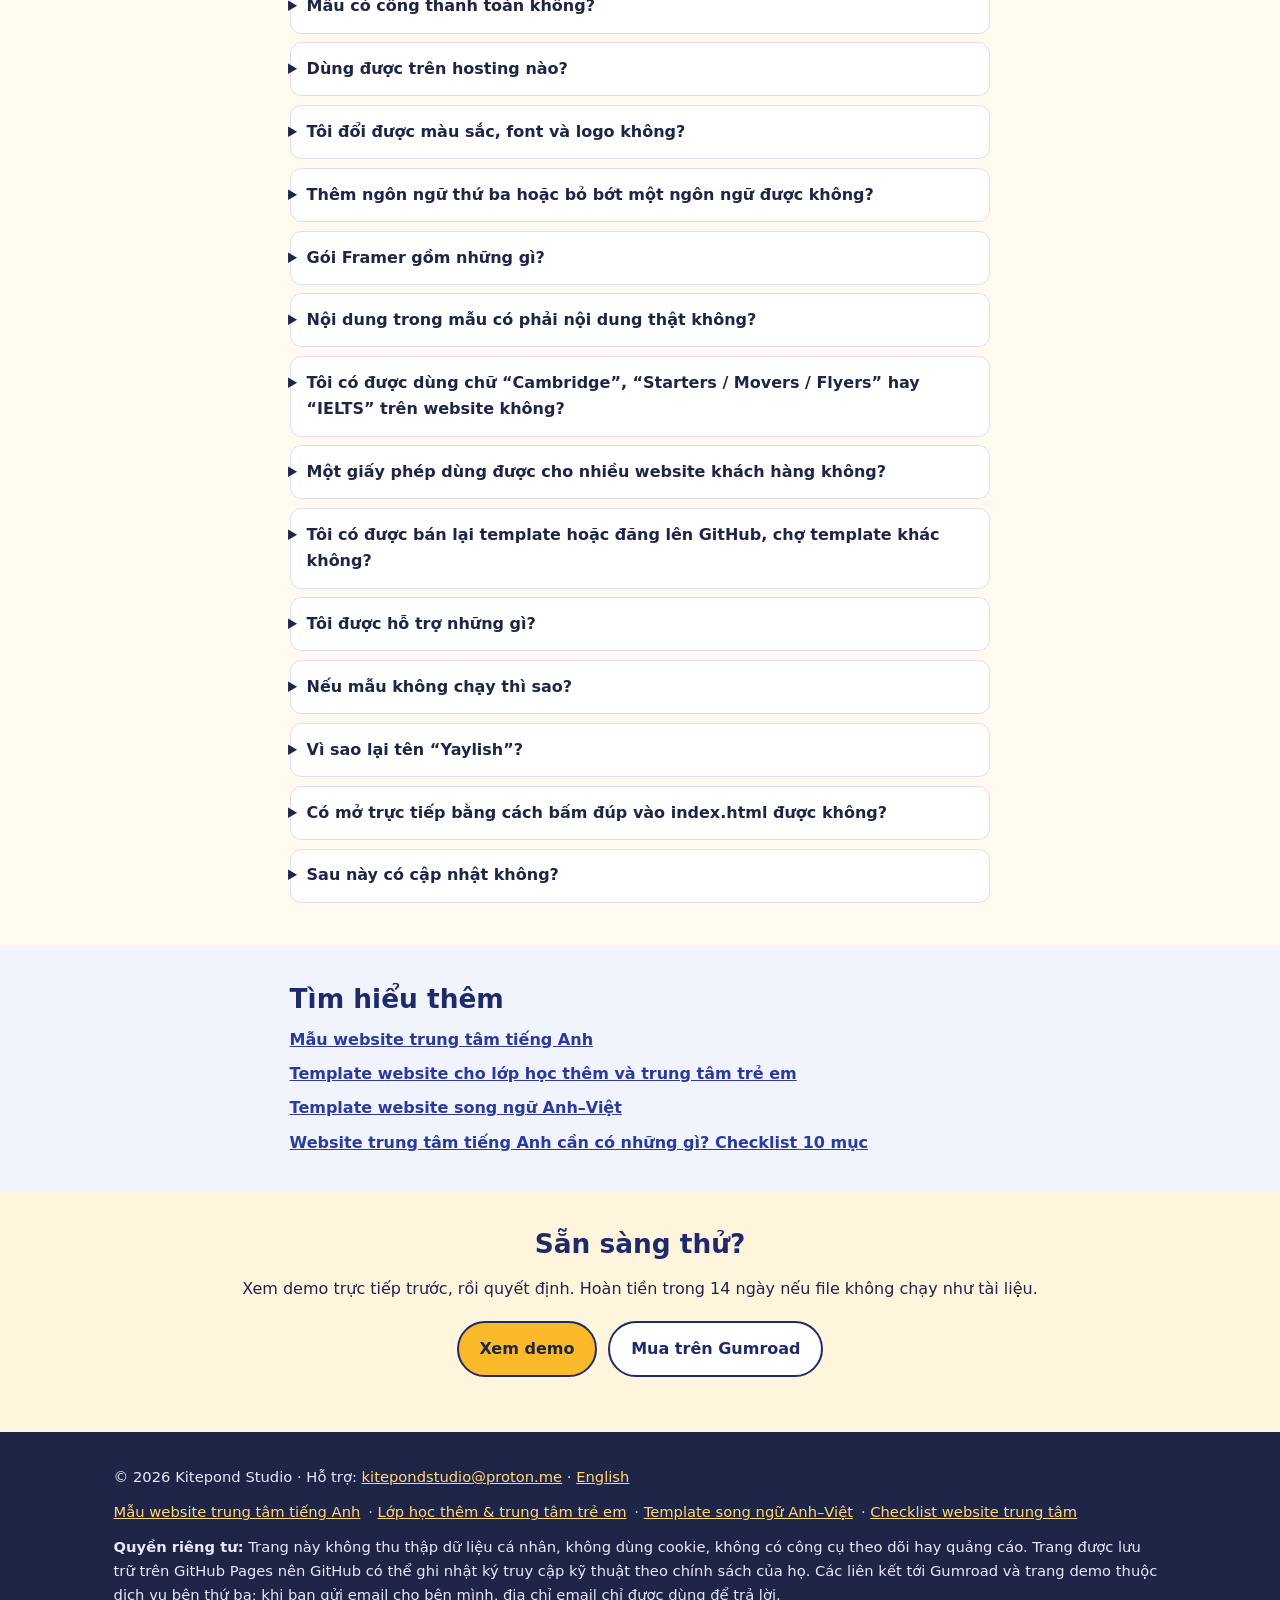
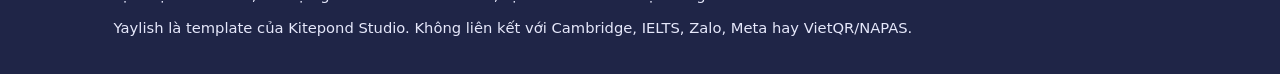
==== commit 3856b5f1: "Catalog: Peachlish is live (demo + Gumroad), four ready / one coming, ItemList JSON-LD, preview imag" ====
--- a/index.html
+++ b/index.html
@@ -92,17 +92,17 @@
 <section id="phong-cach" class="sec alt catalog">
 <div class="wrap">
 <h2>Chọn phong cách website hợp với trung tâm của bạn</h2>
-<p class="lead">Cùng một nền tảng song ngữ Anh–Việt, cùng một file cấu hình đơn giản – chỉ khác ở dáng vẻ và cảm xúc. Hiện đã có ba phong cách, hai phong cách nữa đang được chuẩn bị. Hãy chọn diện mạo mà bạn muốn phụ huynh nhìn thấy đầu tiên.</p>
+<p class="lead">Cùng một nền tảng song ngữ Anh–Việt, cùng một file cấu hình đơn giản – chỉ khác ở dáng vẻ và cảm xúc. Hiện đã có bốn phong cách, một phong cách nữa đang được chuẩn bị. Hãy chọn diện mạo mà bạn muốn phụ huynh nhìn thấy đầu tiên.</p>
 <div class="styles">
 <article class="style-card" id="style-yaylish"><img src="/img/catalog-yaylish-vi.webp" width="800" height="556" loading="lazy" decoding="async" alt="Trang chủ demo Yaylish: giao diện xanh dương và vàng với nút đăng ký học thử và các con số nổi bật"><div class="style-body"><p class="badge">Đã có</p><h3>Yaylish</h3><p>Tươi sáng, vui nhộn – xanh dương và vàng, lộ trình cấp độ rõ ràng.</p><p class="fit"><strong>Hợp với:</strong> trung tâm Anh ngữ thiếu nhi và lớp sau giờ học có phân cấp độ.</p><p class="cta"><a class="btn primary" href="https://kitepond.github.io/yaylish-demo/" rel="noopener">Xem demo</a><a class="btn" href="https://kitepond.gumroad.com/l/yaylish?utm_source=kitepond-site&amp;utm_medium=landing&amp;utm_campaign=launch-2026&amp;utm_content=catalog-yaylish" rel="noopener">Mua trên Gumroad</a></p></div></article>
 <article class="style-card" id="style-tinylish"><img src="/img/catalog-tinylish-vi.webp" width="800" height="556" loading="lazy" decoding="async" alt="Trang chủ demo Tinylish: giao diện tím lilac mềm mại với tiêu đề lớn và nút đăng ký học thử"><div class="style-body"><p class="badge">Đã có</p><h3>Tinylish</h3><p>Dịu dàng, tròn trịa – sắc tím lilac nhẹ nhàng, dành cho lần đầu phụ huynh tìm hiểu lớp học qua trò chơi.</p><p class="fit"><strong>Hợp với:</strong> câu lạc bộ tiếng Anh qua trò chơi, lớp mầm non nâng cao, chương trình tiếng Anh cho bé 3–7 tuổi.</p><p class="cta"><a class="btn primary" href="https://kitepond.github.io/tinylish-demo/" rel="noopener">Xem demo</a><a class="btn" href="https://kitepond.gumroad.com/l/tinylish?utm_source=kitepond-site&amp;utm_medium=landing&amp;utm_campaign=launch-2026&amp;utm_content=catalog-tinylish" rel="noopener">Mua trên Gumroad</a></p></div></article>
 <article class="style-card" id="style-kitelish"><img src="/img/catalog-kitelish-vi.webp" width="800" height="556" loading="lazy" decoding="async" alt="Trang chủ demo Kitelish: giao diện teal và cam trên nền giấy kẻ ô với một bản vẽ thí nghiệm"><div class="style-body"><p class="badge">Đã có</p><h3>Kitelish</h3><p>Một phòng thí nghiệm nhỏ – màu teal và cam trên nền giấy kẻ ô, học tiếng Anh qua dự án.</p><p class="fit"><strong>Hợp với:</strong> trung tâm STEM + tiếng Anh, lab sau giờ học cho bé 6–11 tuổi.</p><p class="cta"><a class="btn primary" href="https://kitepond.github.io/kitelish-demo/" rel="noopener">Xem demo</a><a class="btn" href="https://kitepond.gumroad.com/l/kitelish?utm_source=kitepond-site&amp;utm_medium=landing&amp;utm_campaign=launch-2026&amp;utm_content=catalog-kitelish" rel="noopener">Mua trên Gumroad</a></p></div></article>
+<article class="style-card" id="style-peachlish"><img src="/img/catalog-peachlish-vi.webp" width="800" height="556" loading="lazy" decoding="async" alt="Trang chủ demo Peachlish: giao diện màu đào và đất nung với ảnh dán kiểu sổ lưu niệm, thời khóa biểu mẫu và nút gọi, Zalo, đăng ký học thử"><div class="style-body"><p class="badge">Đã có</p><h3>Peachlish</h3><p>Ấm áp như câu lạc bộ đầu ngõ – màu đất nung và đào, mang cảm giác sổ lưu niệm.</p><p class="fit"><strong>Hợp với:</strong> câu lạc bộ tiếng Anh sau giờ học trong khu dân cư, có hỗ trợ bài tập, 6–12 tuổi.</p><p class="cta"><a class="btn primary" href="https://kitepond.github.io/peachlish-demo/" rel="noopener">Xem demo</a><a class="btn" href="https://kitepond.gumroad.com/l/peachlish?utm_source=kitepond-site&amp;utm_medium=landing&amp;utm_campaign=launch-2026&amp;utm_content=catalog-peachlish" rel="noopener">Mua trên Gumroad</a></p></div></article>
 </div><div class="styles soon">
-<article class="style-card is-soon" id="style-peachlish"><div class="style-body"><p class="badge soon">Sắp ra mắt</p><h3>Peachlish</h3><p class="small">Sắp ra mắt – mới là hướng thiết kế, chưa có ngày phát hành</p><p>Ấm áp như câu lạc bộ đầu ngõ – màu đất nung và đào, mang cảm giác sổ lưu niệm.</p><p class="fit"><strong>Hợp với:</strong> câu lạc bộ tiếng Anh sau giờ học trong khu dân cư, có hỗ trợ bài tập, 6–12 tuổi.</p><p class="cta"><button type="button" class="btn" disabled>Sắp ra mắt</button><a class="textlink" href="https://kitepond.gumroad.com?utm_source=kitepond-site&amp;utm_medium=landing&amp;utm_campaign=launch-2026&amp;utm_content=catalog-peachlish" rel="noopener">Theo dõi studio trên Gumroad</a></p></div></article>
 <article class="style-card is-soon" id="style-cedarlish"><div class="style-body"><p class="badge soon">Sắp ra mắt</p><h3>Cedarlish</h3><p class="small">Sắp ra mắt – mới là hướng thiết kế, chưa có ngày phát hành</p><p>Điềm tĩnh, tinh tế – xanh rừng và vàng ánh, bố cục kiểu tạp chí.</p><p class="fit"><strong>Hợp với:</strong> học viện song ngữ quy mô nhỏ, lớp ít học viên, theo lộ trình kiểu Cambridge.</p><p class="cta"><button type="button" class="btn" disabled>Sắp ra mắt</button><a class="textlink" href="https://kitepond.gumroad.com?utm_source=kitepond-site&amp;utm_medium=landing&amp;utm_campaign=launch-2026&amp;utm_content=catalog-cedarlish" rel="noopener">Theo dõi studio trên Gumroad</a></p></div></article>
 </div>
-<h3 class="choose-h">Làm sao để chọn?</h3><ul class="choose"><li>Bé 3–7 tuổi và trò chơi là điều quan trọng nhất? → <a href="#style-tinylish"><strong>Tinylish.</strong></a></li><li>Bé 6–11 tuổi, thích tự tay làm và thí nghiệm? → <a href="#style-kitelish"><strong>Kitelish.</strong></a></li><li>Trung tâm dạy theo cấp độ, từ cơ bản đi lên? → <a href="#style-yaylish"><strong>Yaylish.</strong></a></li><li>Một câu lạc bộ trong khu dân cư, có kèm bài tập? → <a href="#style-peachlish"><strong>Peachlish (sắp ra mắt).</strong></a></li><li>Một học viện nhỏ, cao cấp, lớp ít học viên? → <a href="#style-cedarlish"><strong>Cedarlish (sắp ra mắt).</strong></a></li></ul>
-<p>Cả ba phong cách đã có đều gồm 6 trang + trang 404, nút chuyển EN/VI, nút Zalo / Messenger / Gọi, form đăng ký học thử và một file cấu hình, cùng cấu trúc giấy phép Single / Agency. Bạn khó mà chọn sai – cứ chọn theo cảm nhận và mở các bản demo cạnh nhau để so sánh.</p>
+<h3 class="choose-h">Làm sao để chọn?</h3><ul class="choose"><li>Bé 3–7 tuổi và trò chơi là điều quan trọng nhất? → <a href="#style-tinylish"><strong>Tinylish.</strong></a></li><li>Bé 6–11 tuổi, thích tự tay làm và thí nghiệm? → <a href="#style-kitelish"><strong>Kitelish.</strong></a></li><li>Trung tâm dạy theo cấp độ, từ cơ bản đi lên? → <a href="#style-yaylish"><strong>Yaylish.</strong></a></li><li>Một câu lạc bộ trong khu dân cư, có kèm bài tập? → <a href="#style-peachlish"><strong>Peachlish.</strong></a></li><li>Một học viện nhỏ, cao cấp, lớp ít học viên? → <a href="#style-cedarlish"><strong>Cedarlish (sắp ra mắt).</strong></a></li></ul>
+<p>Cả bốn phong cách đã có đều gồm 6 trang + trang 404, nút chuyển EN/VI, nút Zalo / Gọi (Messenger tùy chọn), form đăng ký học thử và một file cấu hình, cùng cấu trúc giấy phép Single / Agency. Bạn khó mà chọn sai – cứ chọn theo cảm nhận và mở các bản demo cạnh nhau để so sánh.</p>
 <p class="priceline">Mỗi phong cách là một sản phẩm riêng trên Gumroad. Giá: Single site <strong>790.000 ₫</strong> (giá ra mắt đến hết ngày 8/11/2026, sau đó 990.000 ₫) · Agency <strong>1.990.000 ₫</strong> · hoàn tiền 14 ngày.</p>
 <p><a href="/mau-website-trung-tam-tieng-anh-tre-em/"><strong>Xem trang giới thiệu đầy đủ các phong cách →</strong></a></p>
 <p class="small">Các bản demo chỉ dùng nội dung mẫu. Phần tiếng Việt chưa được người bản ngữ rà soát.</p>
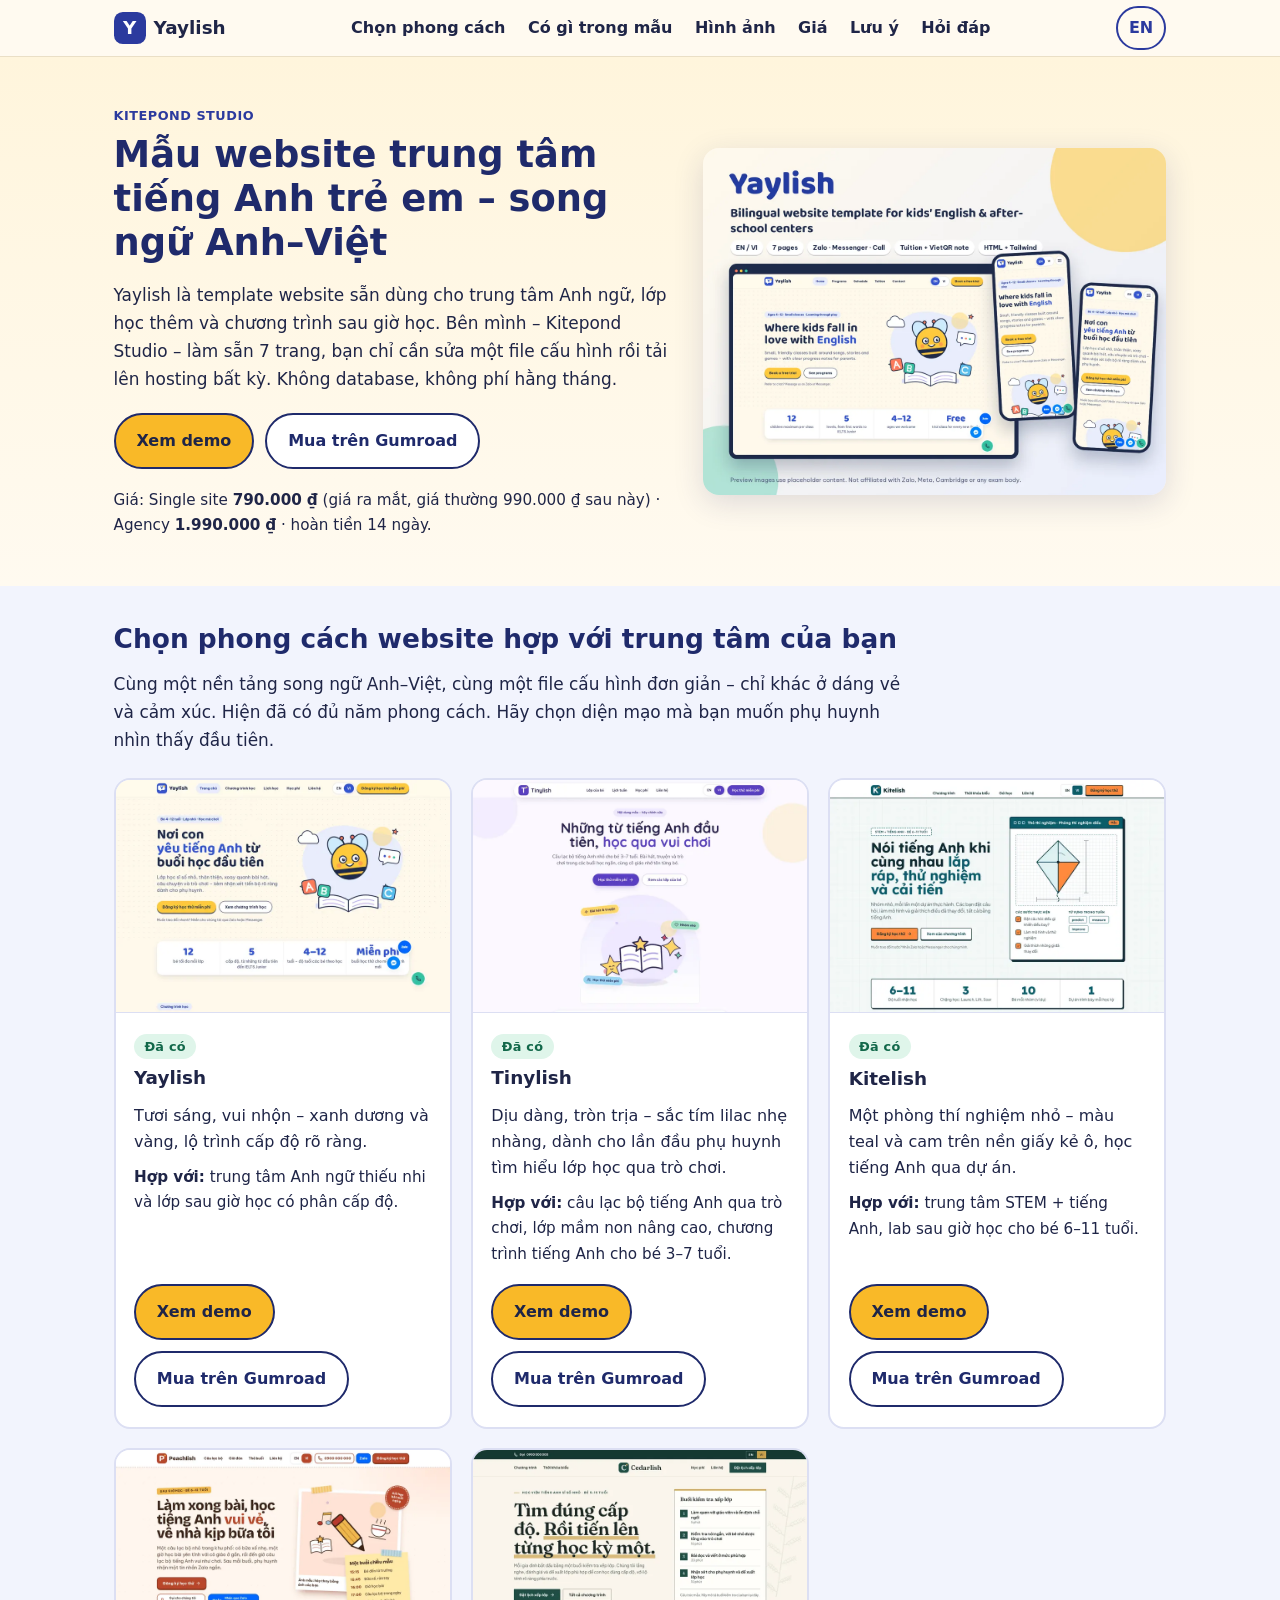
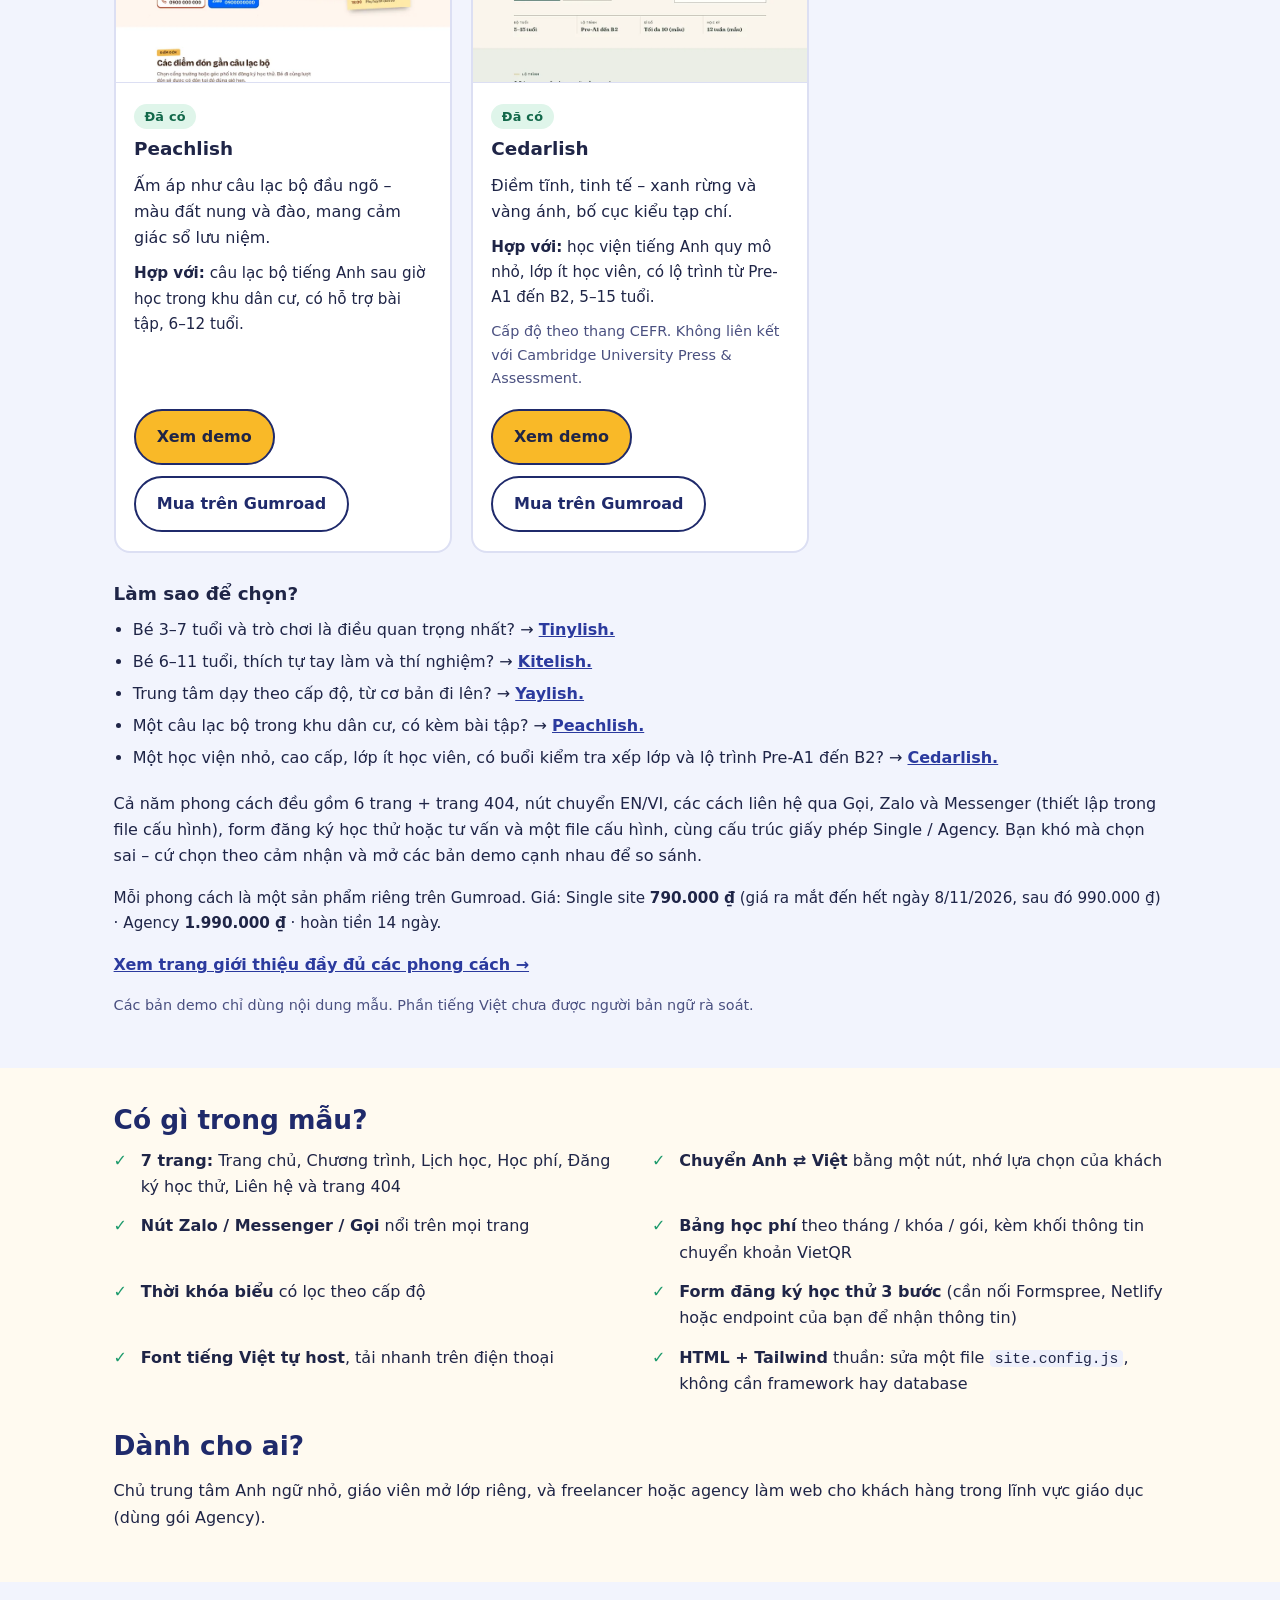
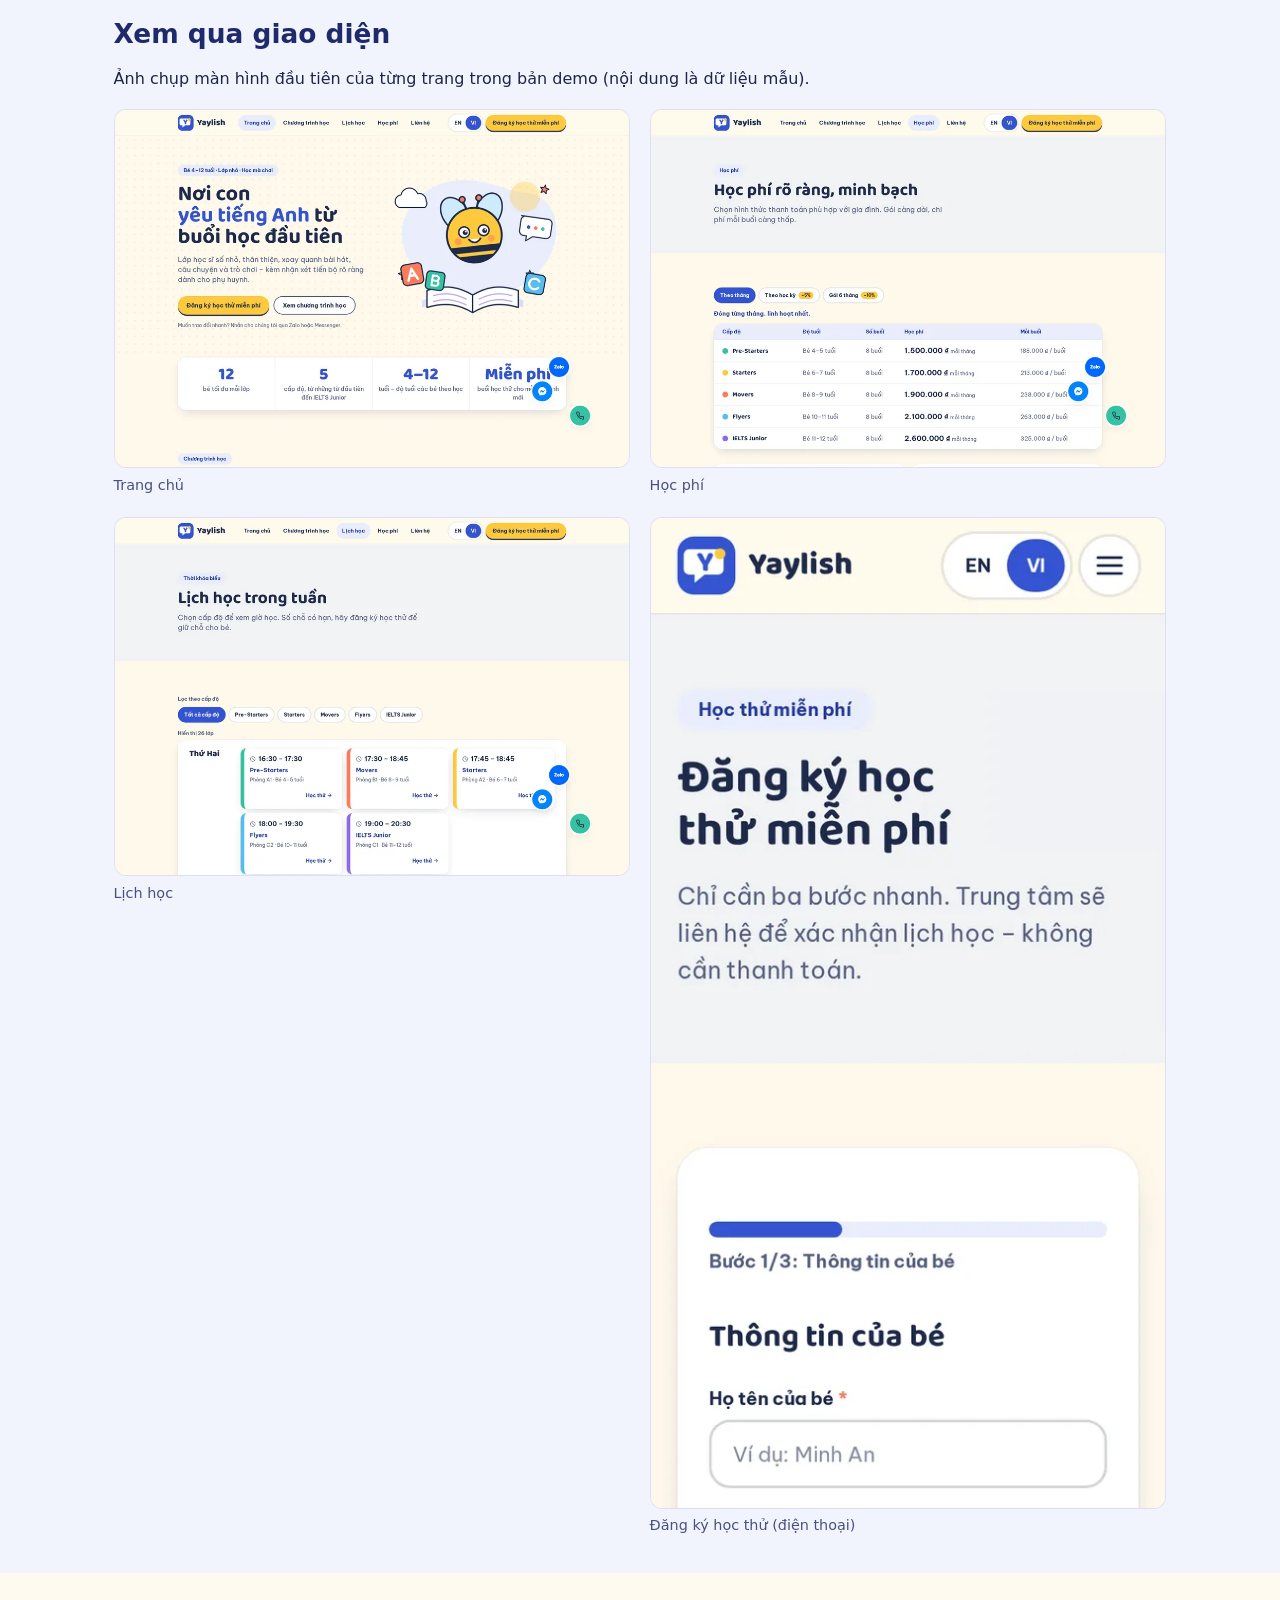
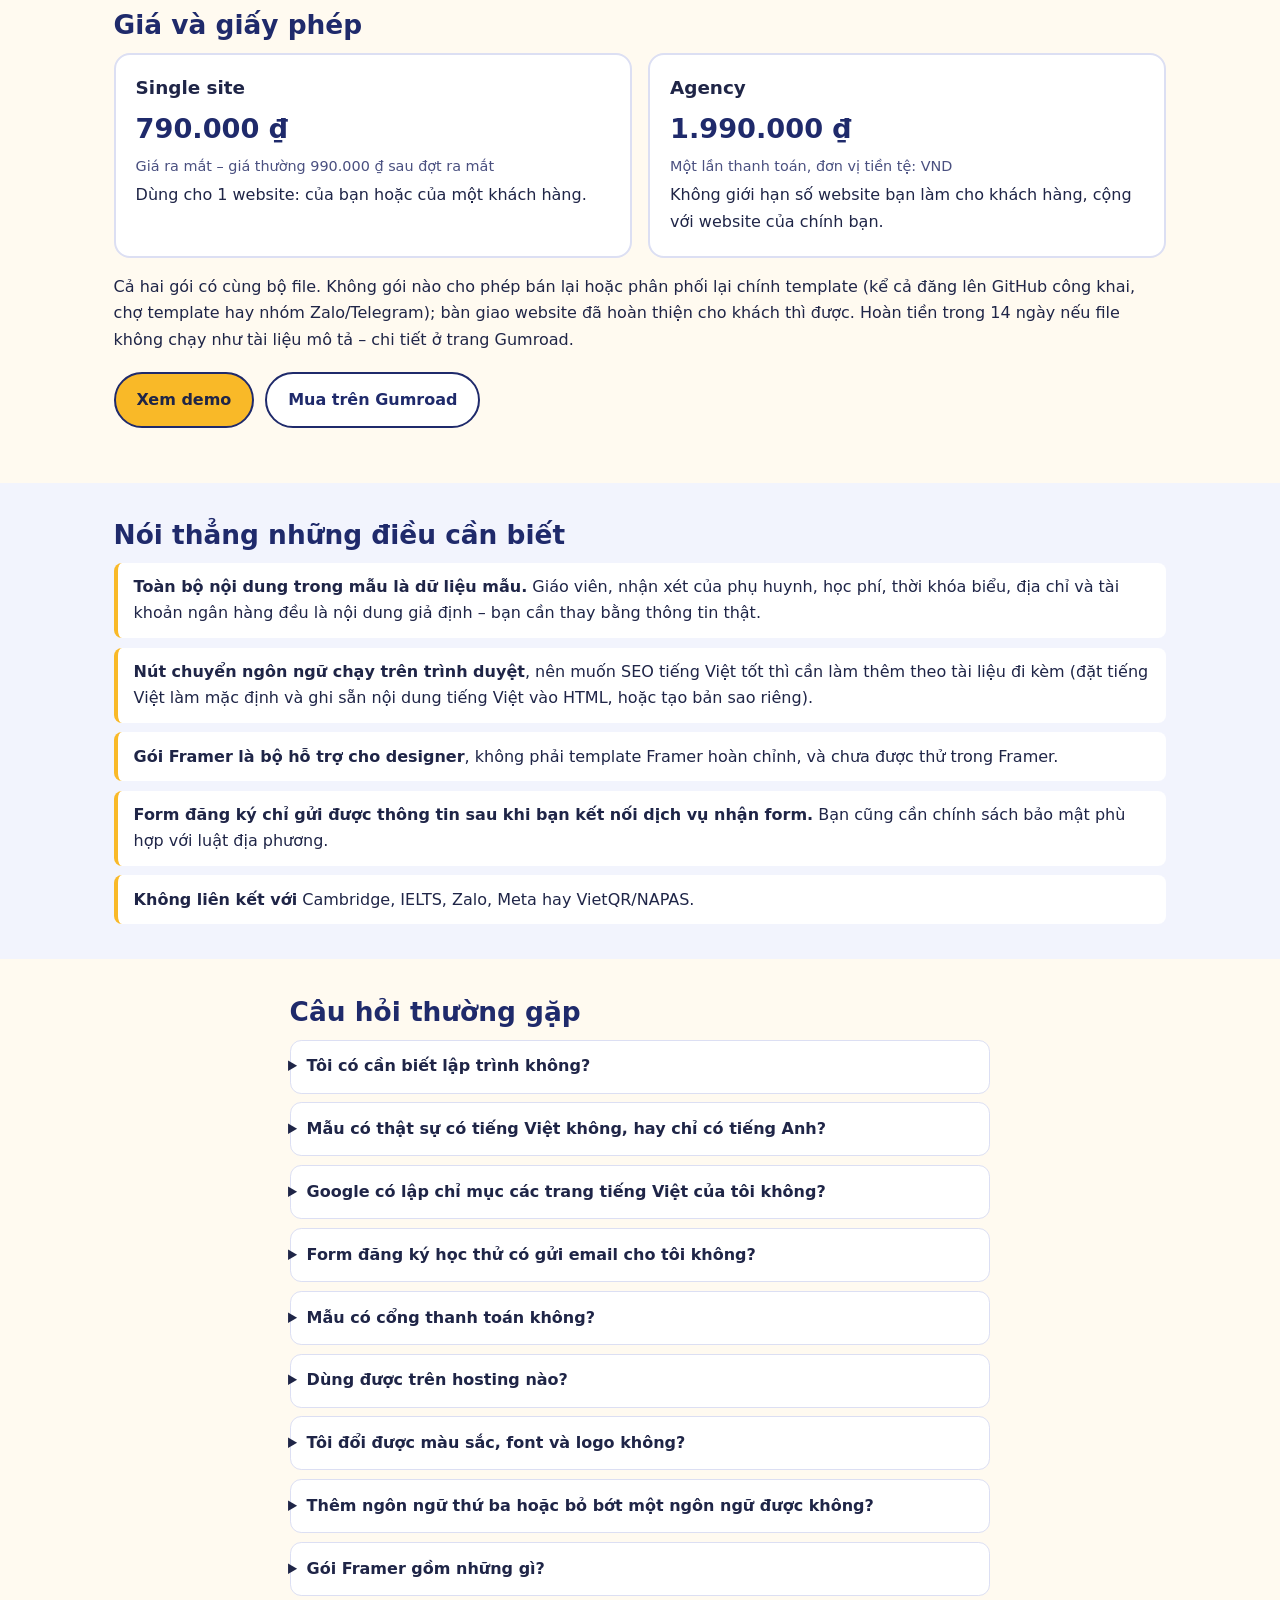
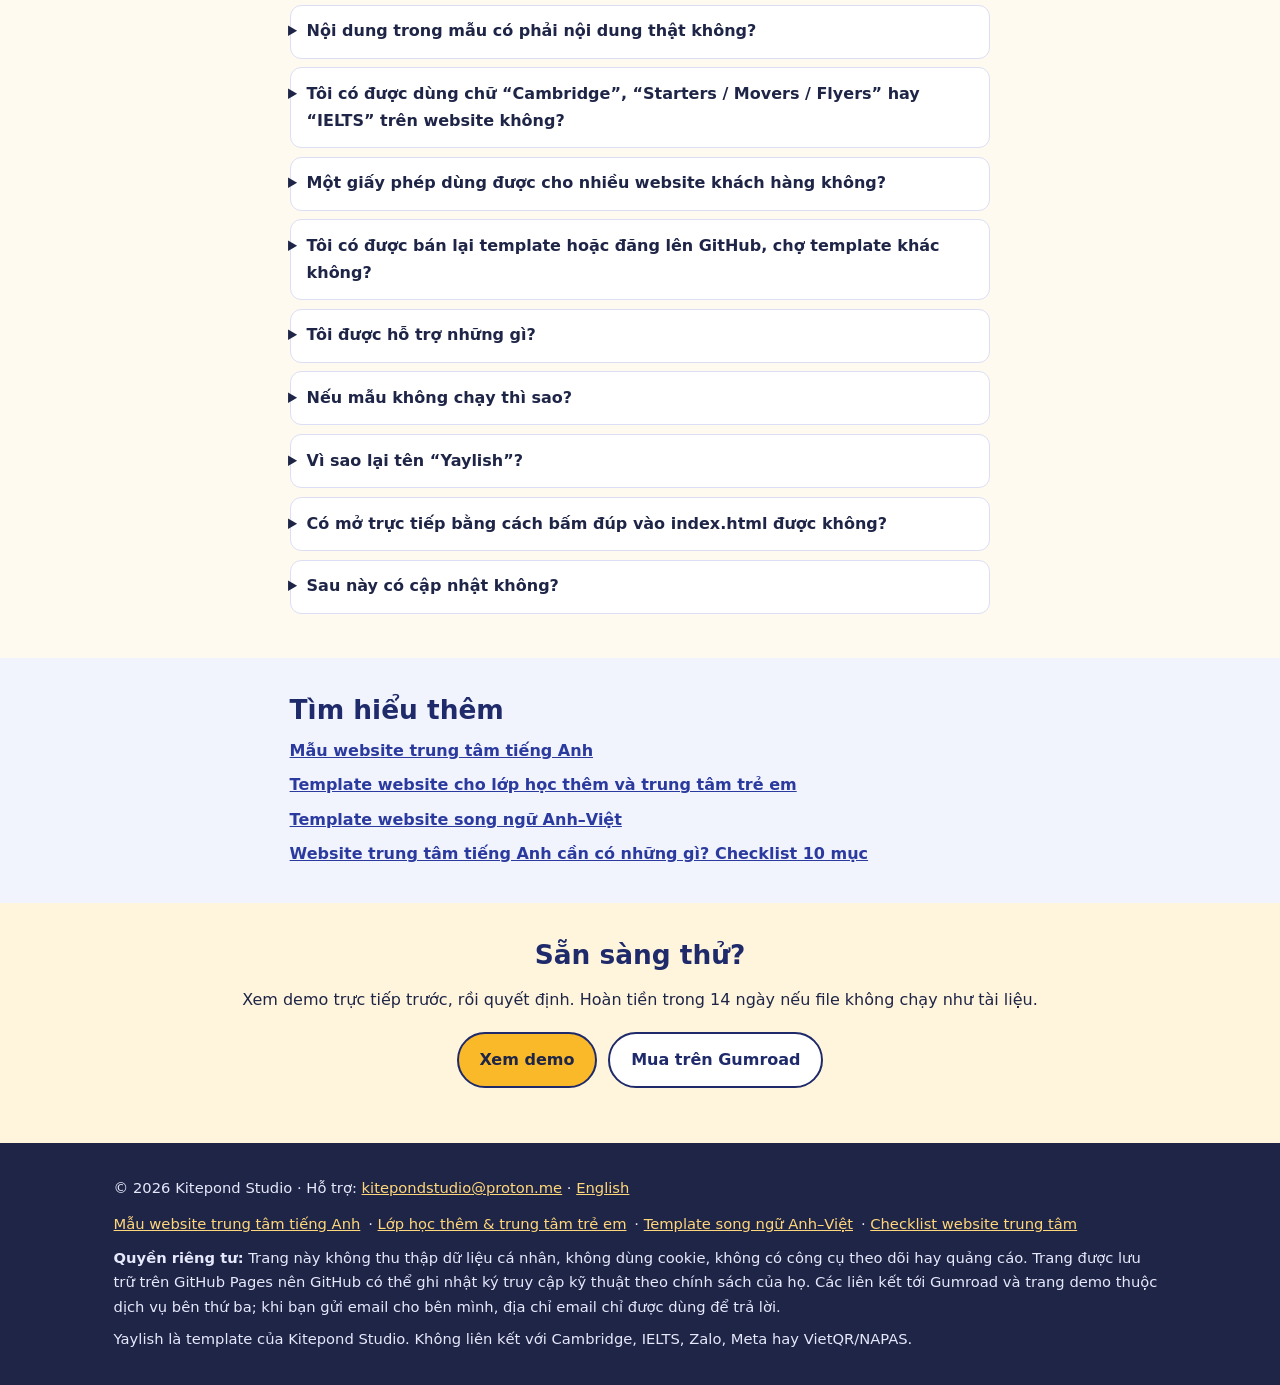
==== commit 0a5a02f2: "Catalog: Cedarlish is live (demo + Gumroad), five styles ready, ItemList JSON-LD (5 items), preview " ====
--- a/index.html
+++ b/index.html
@@ -92,17 +92,16 @@
 <section id="phong-cach" class="sec alt catalog">
 <div class="wrap">
 <h2>Chọn phong cách website hợp với trung tâm của bạn</h2>
-<p class="lead">Cùng một nền tảng song ngữ Anh–Việt, cùng một file cấu hình đơn giản – chỉ khác ở dáng vẻ và cảm xúc. Hiện đã có bốn phong cách, một phong cách nữa đang được chuẩn bị. Hãy chọn diện mạo mà bạn muốn phụ huynh nhìn thấy đầu tiên.</p>
+<p class="lead">Cùng một nền tảng song ngữ Anh–Việt, cùng một file cấu hình đơn giản – chỉ khác ở dáng vẻ và cảm xúc. Hiện đã có đủ năm phong cách. Hãy chọn diện mạo mà bạn muốn phụ huynh nhìn thấy đầu tiên.</p>
 <div class="styles">
 <article class="style-card" id="style-yaylish"><img src="/img/catalog-yaylish-vi.webp" width="800" height="556" loading="lazy" decoding="async" alt="Trang chủ demo Yaylish: giao diện xanh dương và vàng với nút đăng ký học thử và các con số nổi bật"><div class="style-body"><p class="badge">Đã có</p><h3>Yaylish</h3><p>Tươi sáng, vui nhộn – xanh dương và vàng, lộ trình cấp độ rõ ràng.</p><p class="fit"><strong>Hợp với:</strong> trung tâm Anh ngữ thiếu nhi và lớp sau giờ học có phân cấp độ.</p><p class="cta"><a class="btn primary" href="https://kitepond.github.io/yaylish-demo/" rel="noopener">Xem demo</a><a class="btn" href="https://kitepond.gumroad.com/l/yaylish?utm_source=kitepond-site&amp;utm_medium=landing&amp;utm_campaign=launch-2026&amp;utm_content=catalog-yaylish" rel="noopener">Mua trên Gumroad</a></p></div></article>
 <article class="style-card" id="style-tinylish"><img src="/img/catalog-tinylish-vi.webp" width="800" height="556" loading="lazy" decoding="async" alt="Trang chủ demo Tinylish: giao diện tím lilac mềm mại với tiêu đề lớn và nút đăng ký học thử"><div class="style-body"><p class="badge">Đã có</p><h3>Tinylish</h3><p>Dịu dàng, tròn trịa – sắc tím lilac nhẹ nhàng, dành cho lần đầu phụ huynh tìm hiểu lớp học qua trò chơi.</p><p class="fit"><strong>Hợp với:</strong> câu lạc bộ tiếng Anh qua trò chơi, lớp mầm non nâng cao, chương trình tiếng Anh cho bé 3–7 tuổi.</p><p class="cta"><a class="btn primary" href="https://kitepond.github.io/tinylish-demo/" rel="noopener">Xem demo</a><a class="btn" href="https://kitepond.gumroad.com/l/tinylish?utm_source=kitepond-site&amp;utm_medium=landing&amp;utm_campaign=launch-2026&amp;utm_content=catalog-tinylish" rel="noopener">Mua trên Gumroad</a></p></div></article>
 <article class="style-card" id="style-kitelish"><img src="/img/catalog-kitelish-vi.webp" width="800" height="556" loading="lazy" decoding="async" alt="Trang chủ demo Kitelish: giao diện teal và cam trên nền giấy kẻ ô với một bản vẽ thí nghiệm"><div class="style-body"><p class="badge">Đã có</p><h3>Kitelish</h3><p>Một phòng thí nghiệm nhỏ – màu teal và cam trên nền giấy kẻ ô, học tiếng Anh qua dự án.</p><p class="fit"><strong>Hợp với:</strong> trung tâm STEM + tiếng Anh, lab sau giờ học cho bé 6–11 tuổi.</p><p class="cta"><a class="btn primary" href="https://kitepond.github.io/kitelish-demo/" rel="noopener">Xem demo</a><a class="btn" href="https://kitepond.gumroad.com/l/kitelish?utm_source=kitepond-site&amp;utm_medium=landing&amp;utm_campaign=launch-2026&amp;utm_content=catalog-kitelish" rel="noopener">Mua trên Gumroad</a></p></div></article>
 <article class="style-card" id="style-peachlish"><img src="/img/catalog-peachlish-vi.webp" width="800" height="556" loading="lazy" decoding="async" alt="Trang chủ demo Peachlish: giao diện màu đào và đất nung với ảnh dán kiểu sổ lưu niệm, thời khóa biểu mẫu và nút gọi, Zalo, đăng ký học thử"><div class="style-body"><p class="badge">Đã có</p><h3>Peachlish</h3><p>Ấm áp như câu lạc bộ đầu ngõ – màu đất nung và đào, mang cảm giác sổ lưu niệm.</p><p class="fit"><strong>Hợp với:</strong> câu lạc bộ tiếng Anh sau giờ học trong khu dân cư, có hỗ trợ bài tập, 6–12 tuổi.</p><p class="cta"><a class="btn primary" href="https://kitepond.github.io/peachlish-demo/" rel="noopener">Xem demo</a><a class="btn" href="https://kitepond.gumroad.com/l/peachlish?utm_source=kitepond-site&amp;utm_medium=landing&amp;utm_campaign=launch-2026&amp;utm_content=catalog-peachlish" rel="noopener">Mua trên Gumroad</a></p></div></article>
-</div><div class="styles soon">
-<article class="style-card is-soon" id="style-cedarlish"><div class="style-body"><p class="badge soon">Sắp ra mắt</p><h3>Cedarlish</h3><p class="small">Sắp ra mắt – mới là hướng thiết kế, chưa có ngày phát hành</p><p>Điềm tĩnh, tinh tế – xanh rừng và vàng ánh, bố cục kiểu tạp chí.</p><p class="fit"><strong>Hợp với:</strong> học viện song ngữ quy mô nhỏ, lớp ít học viên, theo lộ trình kiểu Cambridge.</p><p class="cta"><button type="button" class="btn" disabled>Sắp ra mắt</button><a class="textlink" href="https://kitepond.gumroad.com?utm_source=kitepond-site&amp;utm_medium=landing&amp;utm_campaign=launch-2026&amp;utm_content=catalog-cedarlish" rel="noopener">Theo dõi studio trên Gumroad</a></p></div></article>
+<article class="style-card" id="style-cedarlish"><img src="/img/catalog-cedarlish-vi.webp" width="800" height="556" loading="lazy" decoding="async" alt="Trang chủ demo Cedarlish: giao diện xanh rừng và vàng ánh theo kiểu tạp chí, với tiêu đề lớn, nút đặt lịch xếp lớp và lộ trình Pre-A1 đến B2"><div class="style-body"><p class="badge">Đã có</p><h3>Cedarlish</h3><p>Điềm tĩnh, tinh tế – xanh rừng và vàng ánh, bố cục kiểu tạp chí.</p><p class="fit"><strong>Hợp với:</strong> học viện tiếng Anh quy mô nhỏ, lớp ít học viên, có lộ trình từ Pre-A1 đến B2, 5–15 tuổi.</p><p class="small">Cấp độ theo thang CEFR. Không liên kết với Cambridge University Press &amp; Assessment.</p><p class="cta"><a class="btn primary" href="https://kitepond.github.io/cedarlish-demo/" rel="noopener">Xem demo</a><a class="btn" href="https://kitepond.gumroad.com/l/cedarlish?utm_source=kitepond-site&amp;utm_medium=landing&amp;utm_campaign=launch-2026&amp;utm_content=catalog-cedarlish" rel="noopener">Mua trên Gumroad</a></p></div></article>
 </div>
-<h3 class="choose-h">Làm sao để chọn?</h3><ul class="choose"><li>Bé 3–7 tuổi và trò chơi là điều quan trọng nhất? → <a href="#style-tinylish"><strong>Tinylish.</strong></a></li><li>Bé 6–11 tuổi, thích tự tay làm và thí nghiệm? → <a href="#style-kitelish"><strong>Kitelish.</strong></a></li><li>Trung tâm dạy theo cấp độ, từ cơ bản đi lên? → <a href="#style-yaylish"><strong>Yaylish.</strong></a></li><li>Một câu lạc bộ trong khu dân cư, có kèm bài tập? → <a href="#style-peachlish"><strong>Peachlish.</strong></a></li><li>Một học viện nhỏ, cao cấp, lớp ít học viên? → <a href="#style-cedarlish"><strong>Cedarlish (sắp ra mắt).</strong></a></li></ul>
-<p>Cả bốn phong cách đã có đều gồm 6 trang + trang 404, nút chuyển EN/VI, nút Zalo / Gọi (Messenger tùy chọn), form đăng ký học thử và một file cấu hình, cùng cấu trúc giấy phép Single / Agency. Bạn khó mà chọn sai – cứ chọn theo cảm nhận và mở các bản demo cạnh nhau để so sánh.</p>
+<h3 class="choose-h">Làm sao để chọn?</h3><ul class="choose"><li>Bé 3–7 tuổi và trò chơi là điều quan trọng nhất? → <a href="#style-tinylish"><strong>Tinylish.</strong></a></li><li>Bé 6–11 tuổi, thích tự tay làm và thí nghiệm? → <a href="#style-kitelish"><strong>Kitelish.</strong></a></li><li>Trung tâm dạy theo cấp độ, từ cơ bản đi lên? → <a href="#style-yaylish"><strong>Yaylish.</strong></a></li><li>Một câu lạc bộ trong khu dân cư, có kèm bài tập? → <a href="#style-peachlish"><strong>Peachlish.</strong></a></li><li>Một học viện nhỏ, cao cấp, lớp ít học viên, có buổi kiểm tra xếp lớp và lộ trình Pre-A1 đến B2? → <a href="#style-cedarlish"><strong>Cedarlish.</strong></a></li></ul>
+<p>Cả năm phong cách đều gồm 6 trang + trang 404, nút chuyển EN/VI, các cách liên hệ qua Gọi, Zalo và Messenger (thiết lập trong file cấu hình), form đăng ký học thử hoặc tư vấn và một file cấu hình, cùng cấu trúc giấy phép Single / Agency. Bạn khó mà chọn sai – cứ chọn theo cảm nhận và mở các bản demo cạnh nhau để so sánh.</p>
 <p class="priceline">Mỗi phong cách là một sản phẩm riêng trên Gumroad. Giá: Single site <strong>790.000 ₫</strong> (giá ra mắt đến hết ngày 8/11/2026, sau đó 990.000 ₫) · Agency <strong>1.990.000 ₫</strong> · hoàn tiền 14 ngày.</p>
 <p><a href="/mau-website-trung-tam-tieng-anh-tre-em/"><strong>Xem trang giới thiệu đầy đủ các phong cách →</strong></a></p>
 <p class="small">Các bản demo chỉ dùng nội dung mẫu. Phần tiếng Việt chưa được người bản ngữ rà soát.</p>
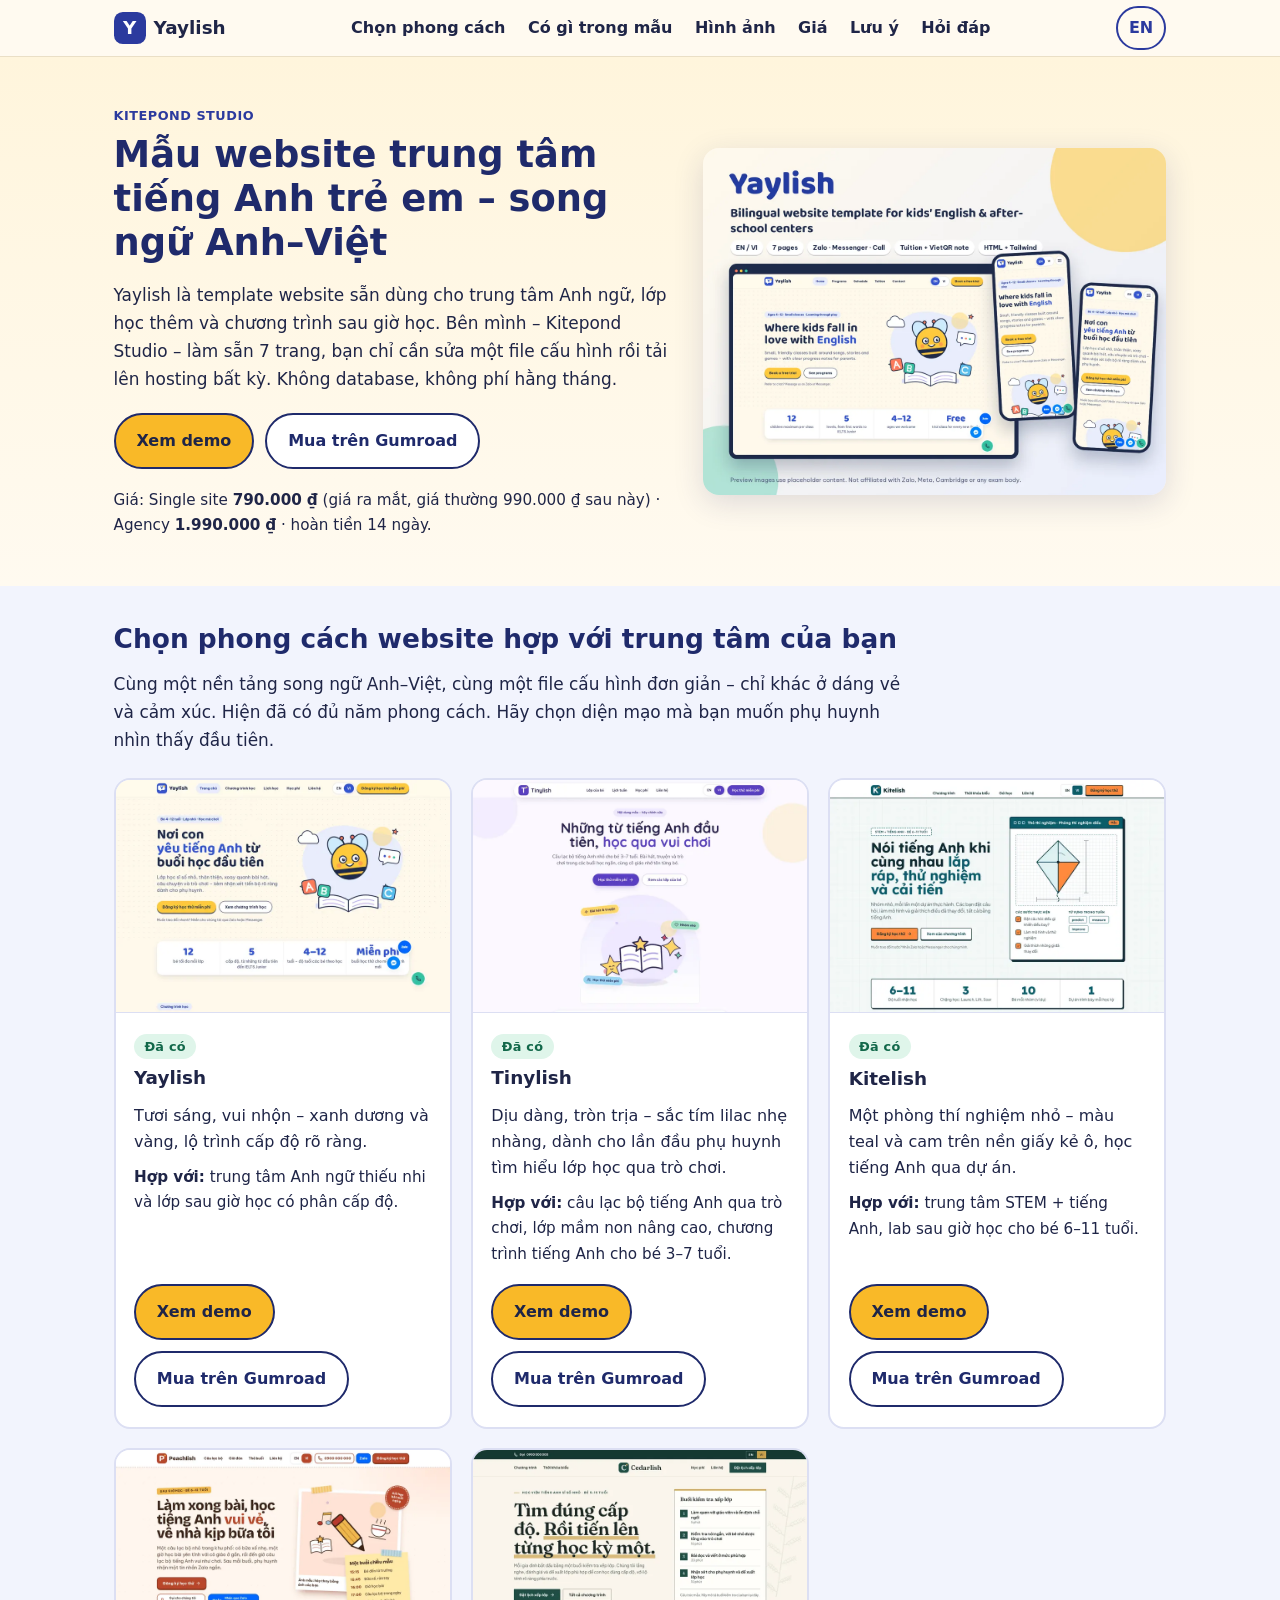
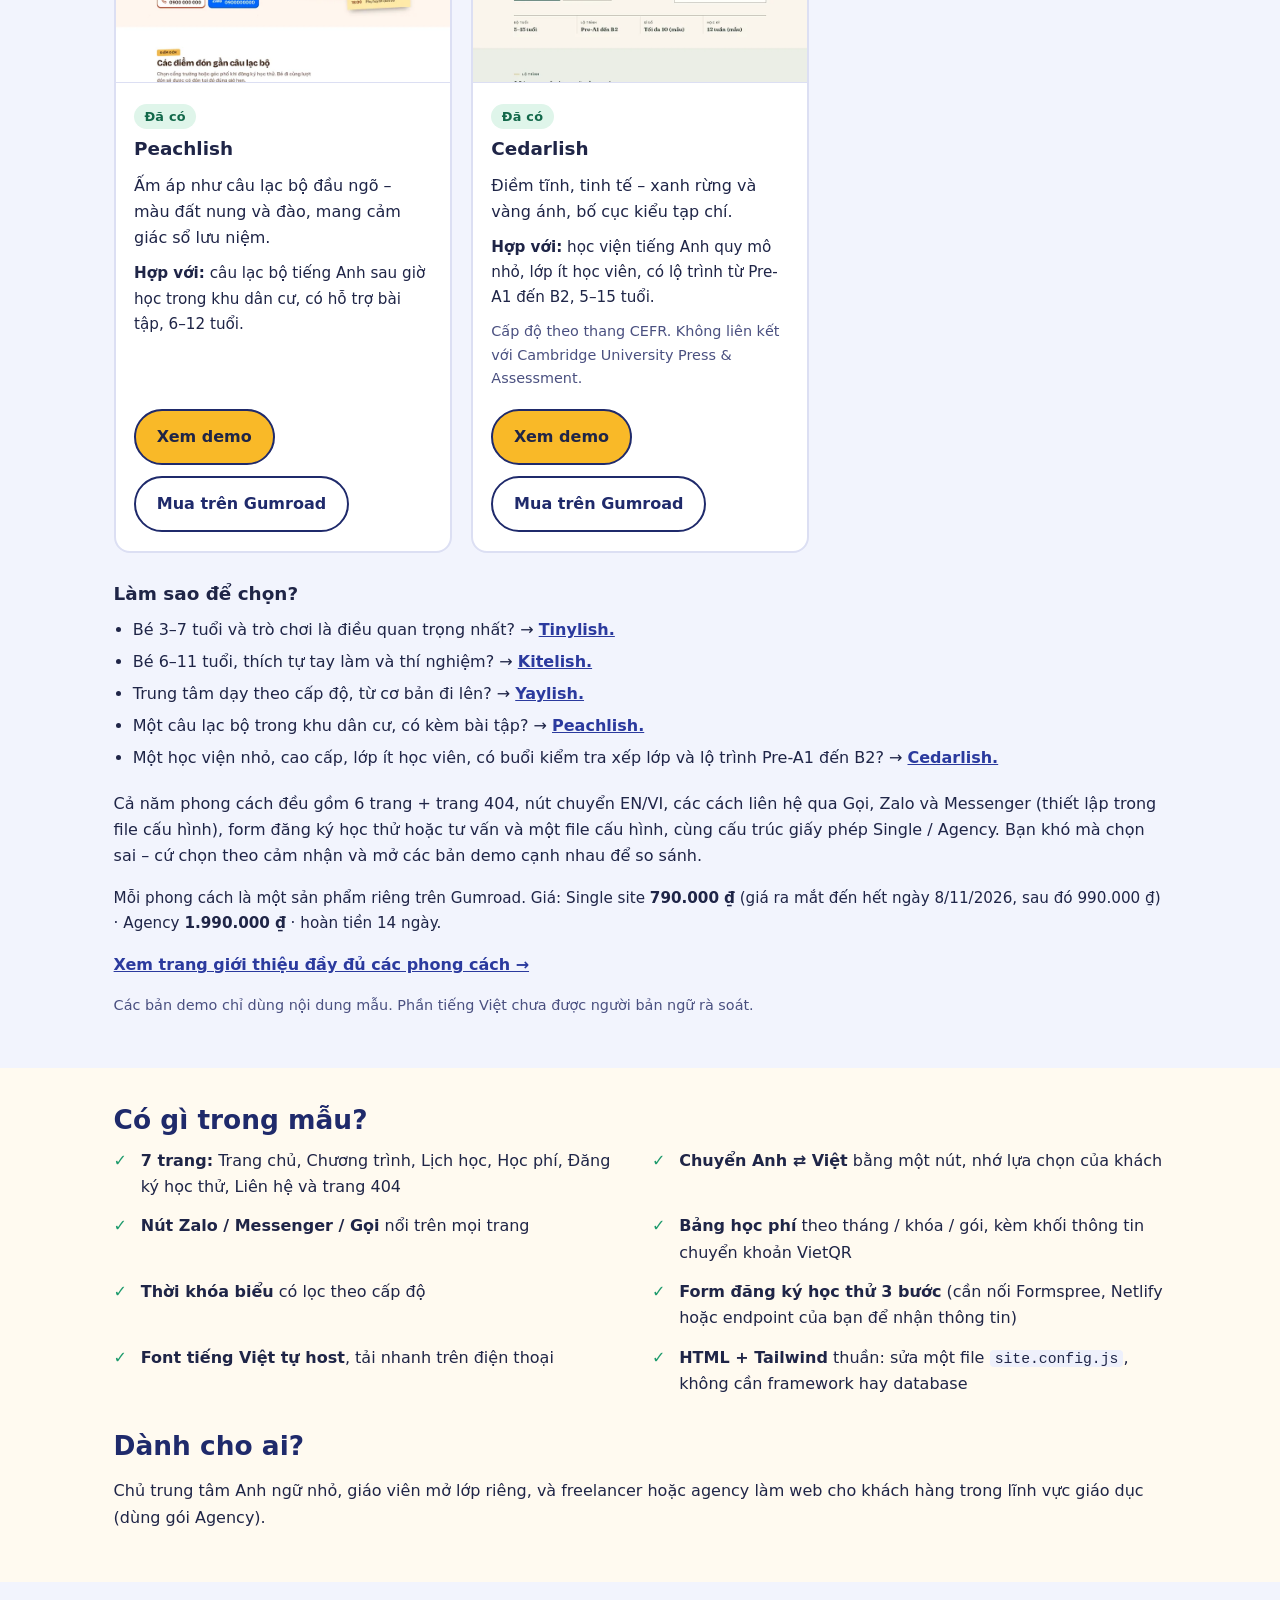
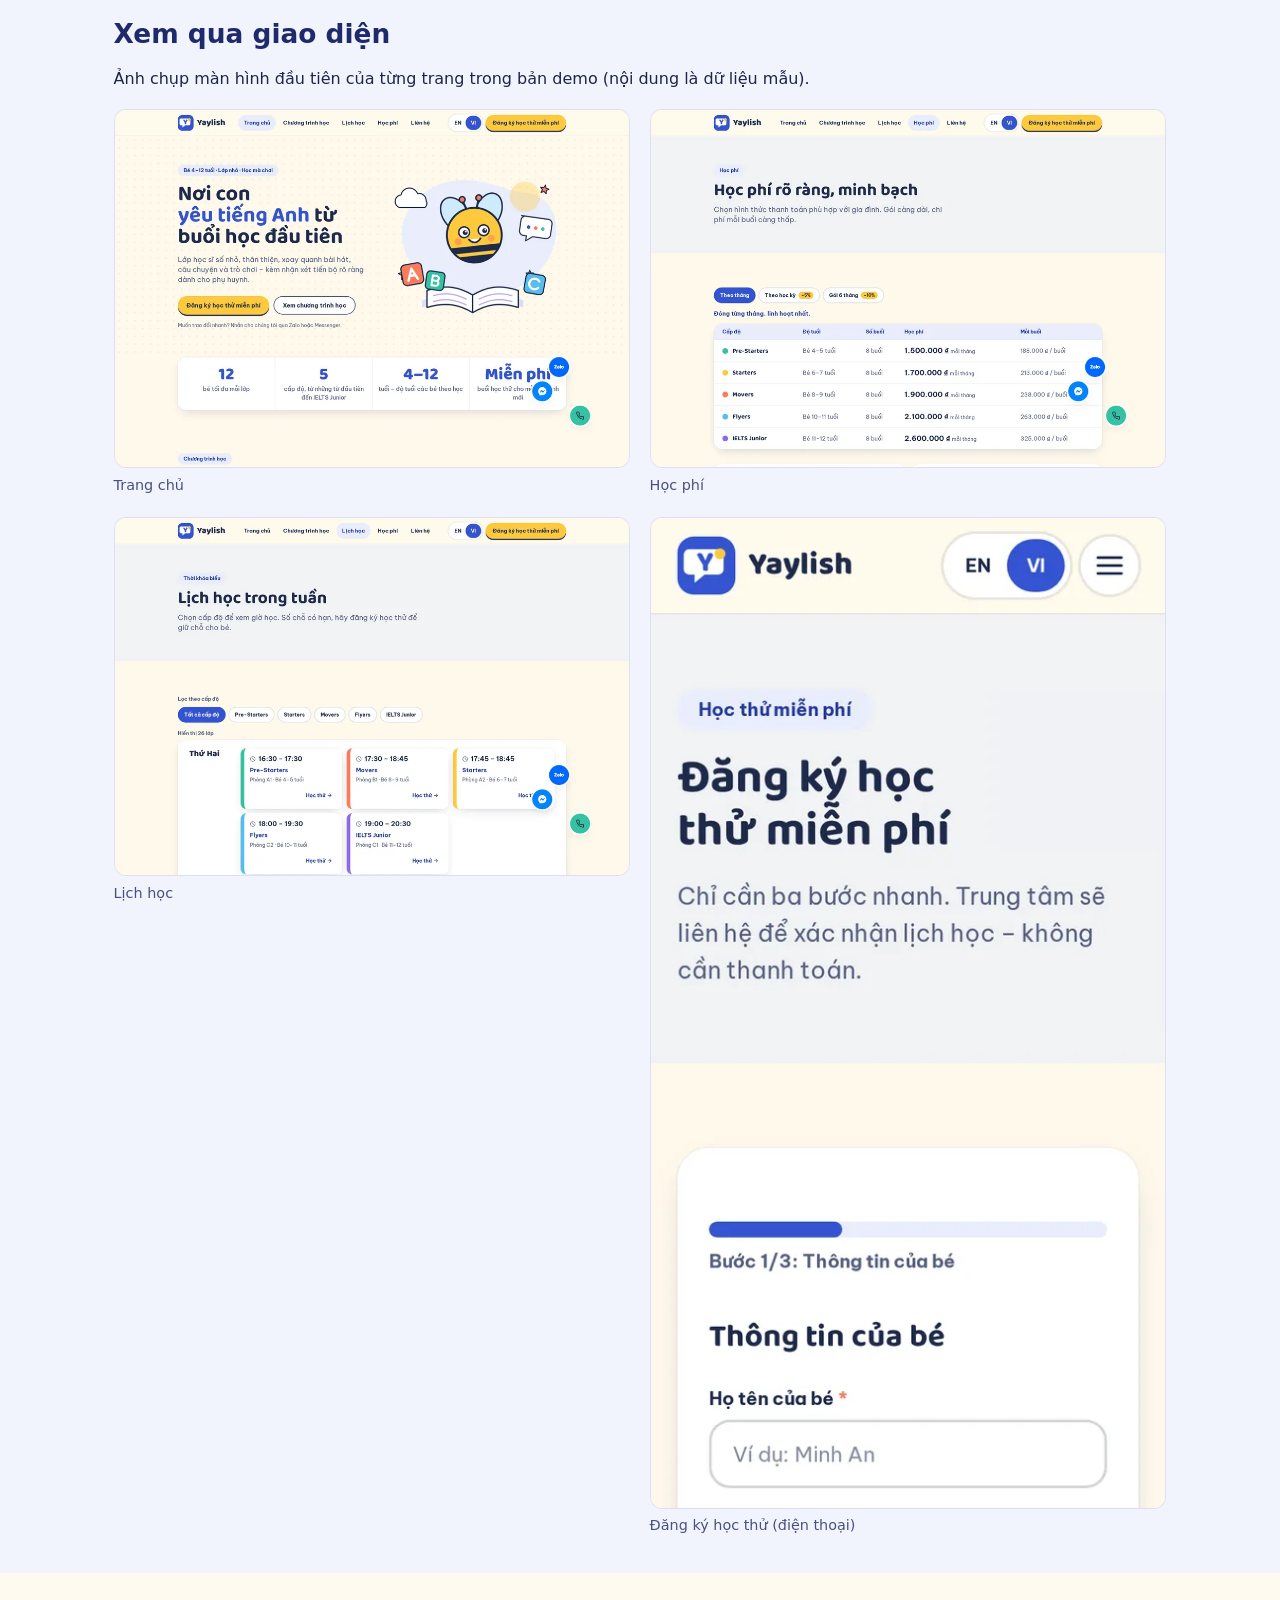
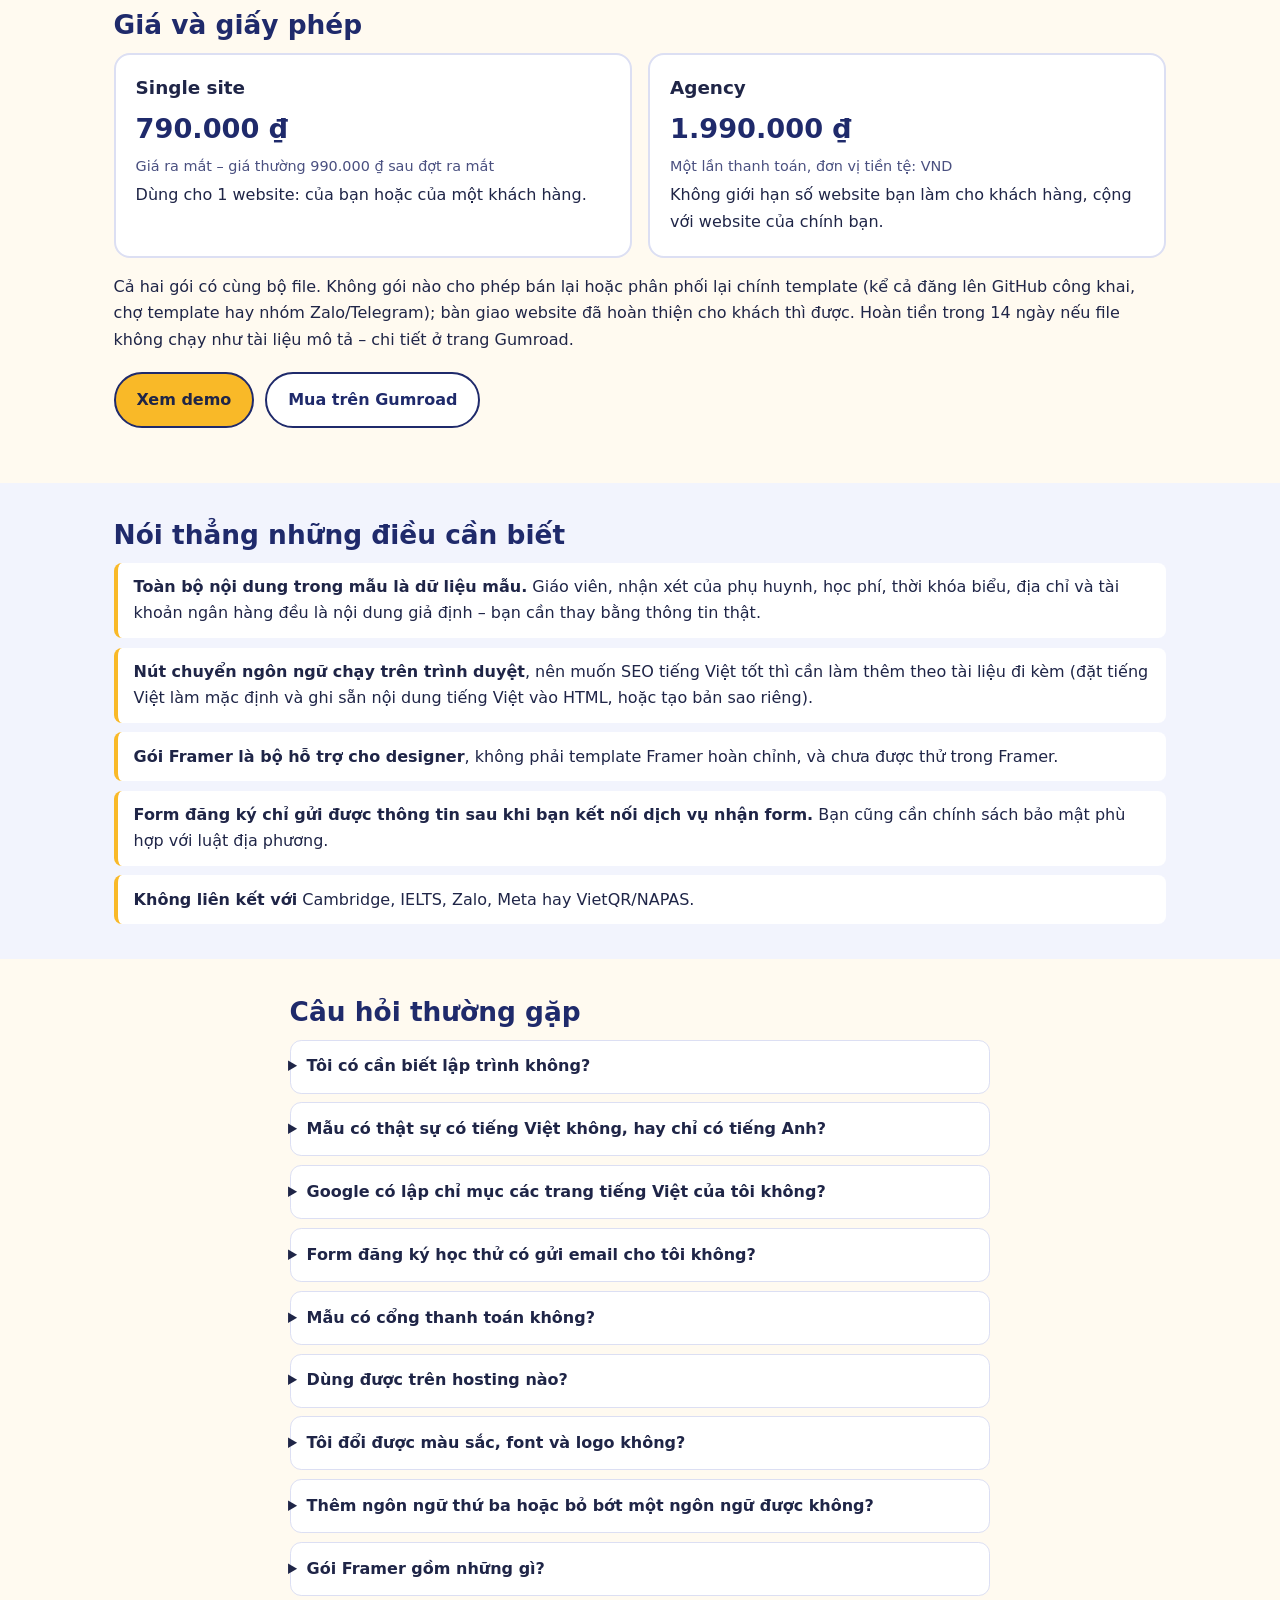
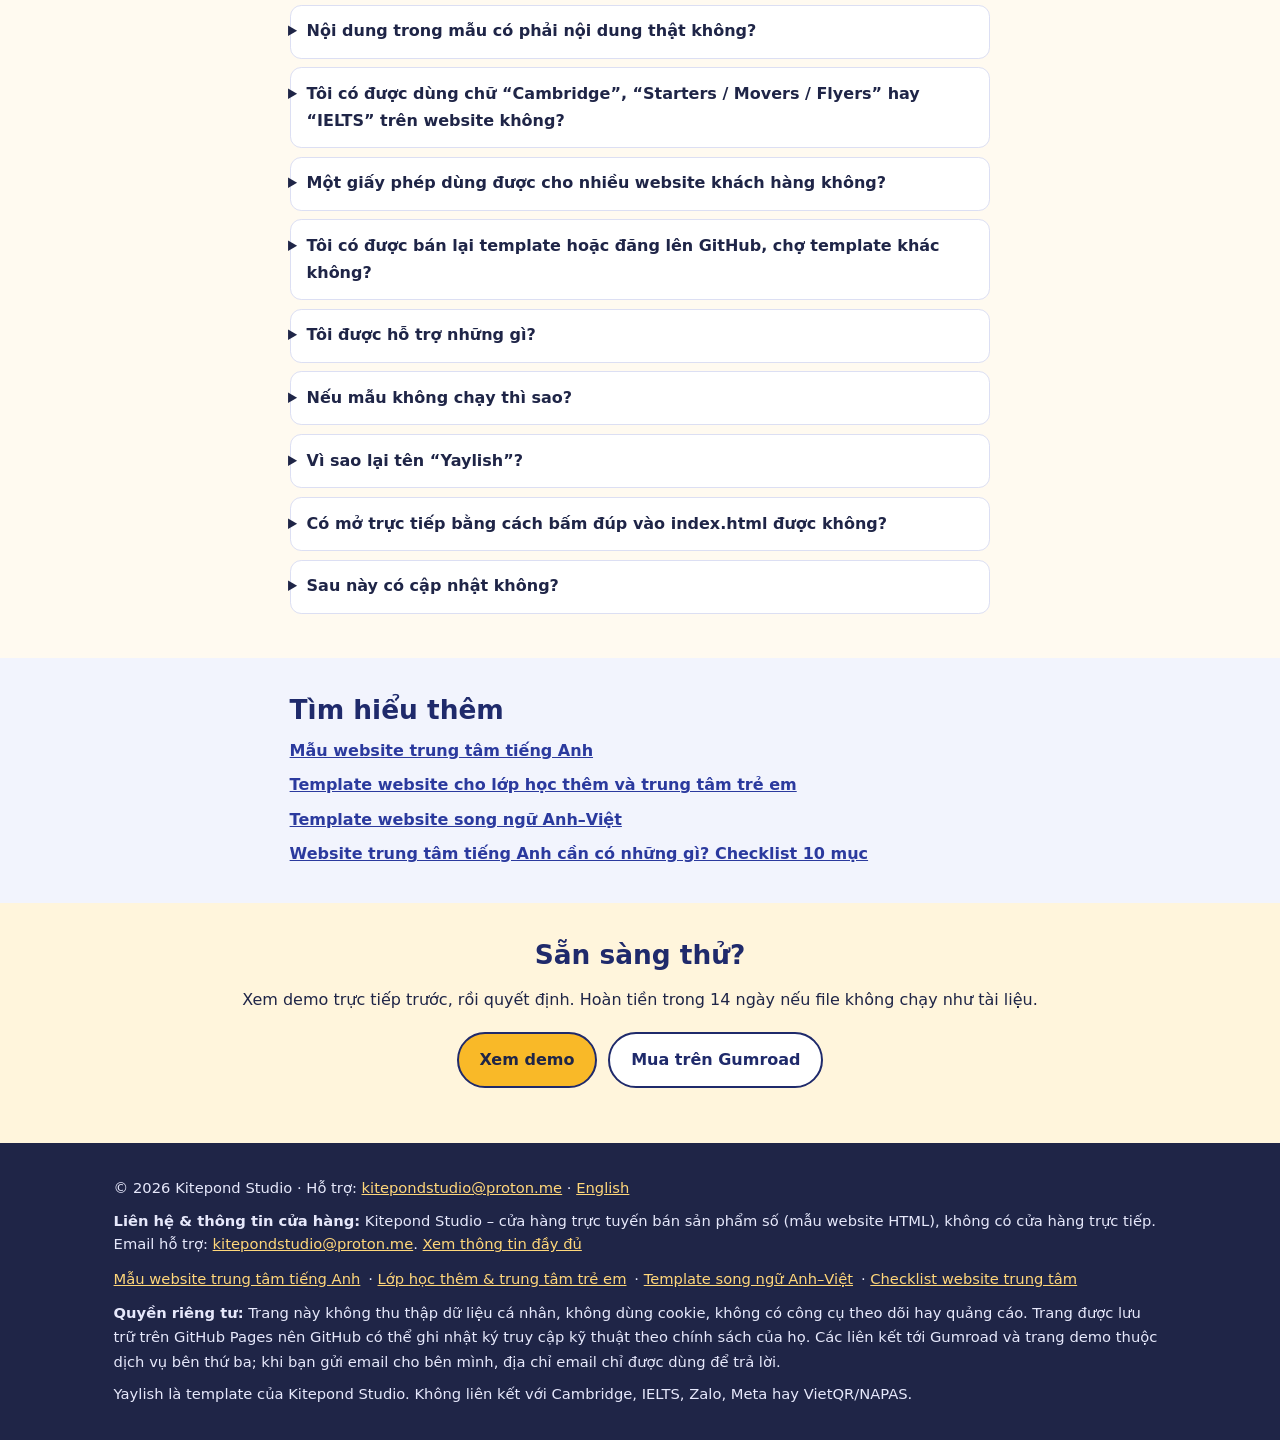
==== commit 3da4a047: "VI pages: add 'Liên hệ & thông tin cửa hàng' block (brand, online-only shop, support email, delivery" ====
--- a/index.html
+++ b/index.html
@@ -166,6 +166,7 @@
 <footer class="foot">
 <div class="wrap">
 <p>© 2026 Kitepond Studio · Hỗ trợ: <a href="mailto:kitepondstudio@proton.me">kitepondstudio@proton.me</a> · <a href="/en/" hreflang="en" lang="en">English</a></p>
+<p class="foot-contact"><strong>Liên hệ &amp; thông tin cửa hàng:</strong> Kitepond Studio – cửa hàng trực tuyến bán sản phẩm số (mẫu website HTML), không có cửa hàng trực tiếp. Email hỗ trợ: <a href="mailto:kitepondstudio@proton.me">kitepondstudio@proton.me</a>. <a href="/mau-website-trung-tam-tieng-anh-tre-em/#lien-he">Xem thông tin đầy đủ</a></p>
 <p class="foot-links"><a href="/mau-website-trung-tam-tieng-anh/">Mẫu website trung tâm tiếng Anh</a> · <a href="/website-lop-hoc-them-trung-tam-tre-em/">Lớp học thêm &amp; trung tâm trẻ em</a> · <a href="/template-website-song-ngu-anh-viet/">Template song ngữ Anh–Việt</a> · <a href="/blog/website-trung-tam-tieng-anh-can-co-gi/">Checklist website trung tâm</a></p>
 <p><strong>Quyền riêng tư:</strong> Trang này không thu thập dữ liệu cá nhân, không dùng cookie, không có công cụ theo dõi hay quảng cáo. Trang được lưu trữ trên GitHub Pages nên GitHub có thể ghi nhật ký truy cập kỹ thuật theo chính sách của họ. Các liên kết tới Gumroad và trang demo thuộc dịch vụ bên thứ ba; khi bạn gửi email cho bên mình, địa chỉ email chỉ được dùng để trả lời.</p>
 <p>Yaylish là template của Kitepond Studio. Không liên kết với Cambridge, IELTS, Zalo, Meta hay VietQR/NAPAS.</p>
--- a/style.css
+++ b/style.css
@@ -114,3 +114,12 @@
 .prose.wide{max-width:68rem}
 .prose.wide>p,.prose.wide>ul,.prose.wide>ol,.prose.wide>h2,.prose.wide>h3{max-width:50rem}
 .prose.wide>.styles{max-width:none}
+.shopinfo{margin:1rem 0 0;max-width:50rem;display:grid;gap:.6rem}
+.shopinfo>div{background:#fff;border-left:4px solid #f9b928;padding:.7rem 1rem;border-radius:.5rem}
+.shopinfo dt{font-weight:700;color:#1f2a6b;margin:0 0 .15rem}
+.shopinfo dd{margin:0;overflow-wrap:anywhere}
+@media (min-width:48rem){
+ .shopinfo>div{display:grid;grid-template-columns:10rem 1fr;gap:1rem}
+ .shopinfo dt{margin:0}
+}
+.foot-contact{line-height:1.6}
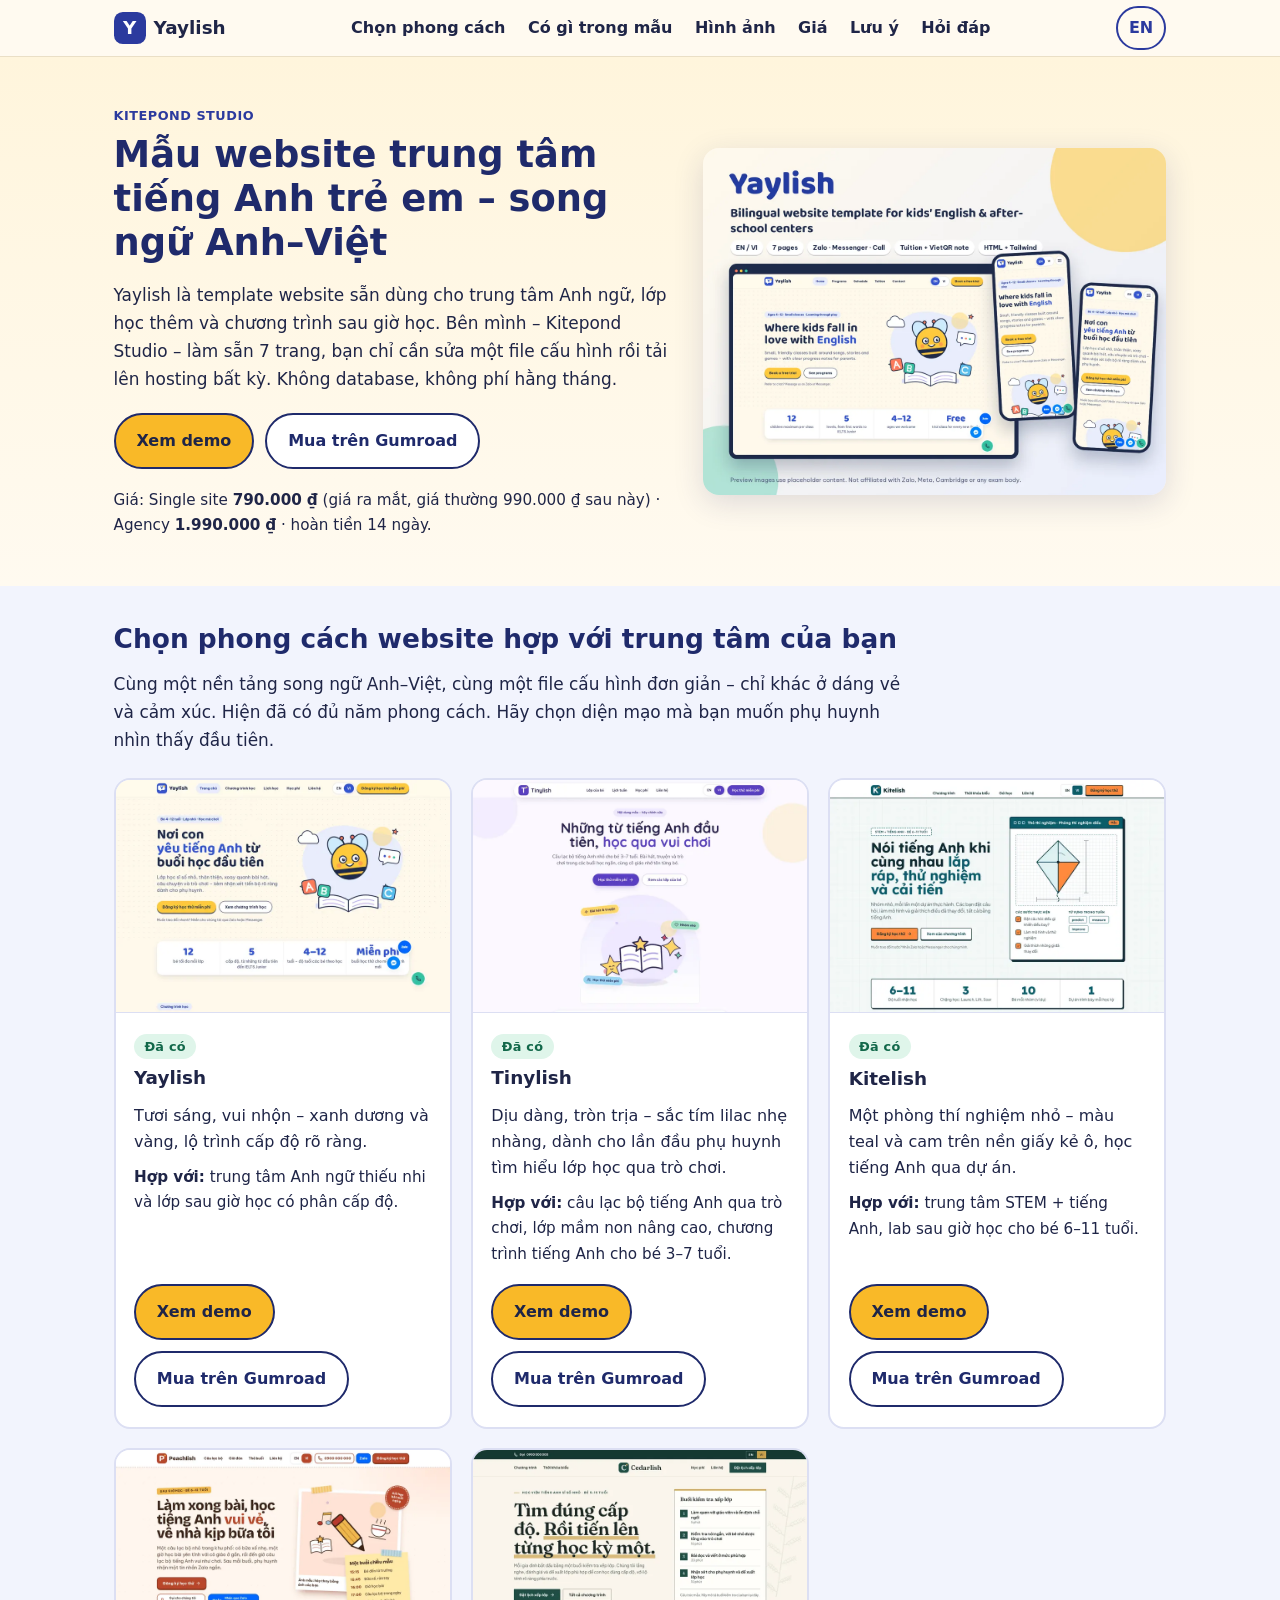
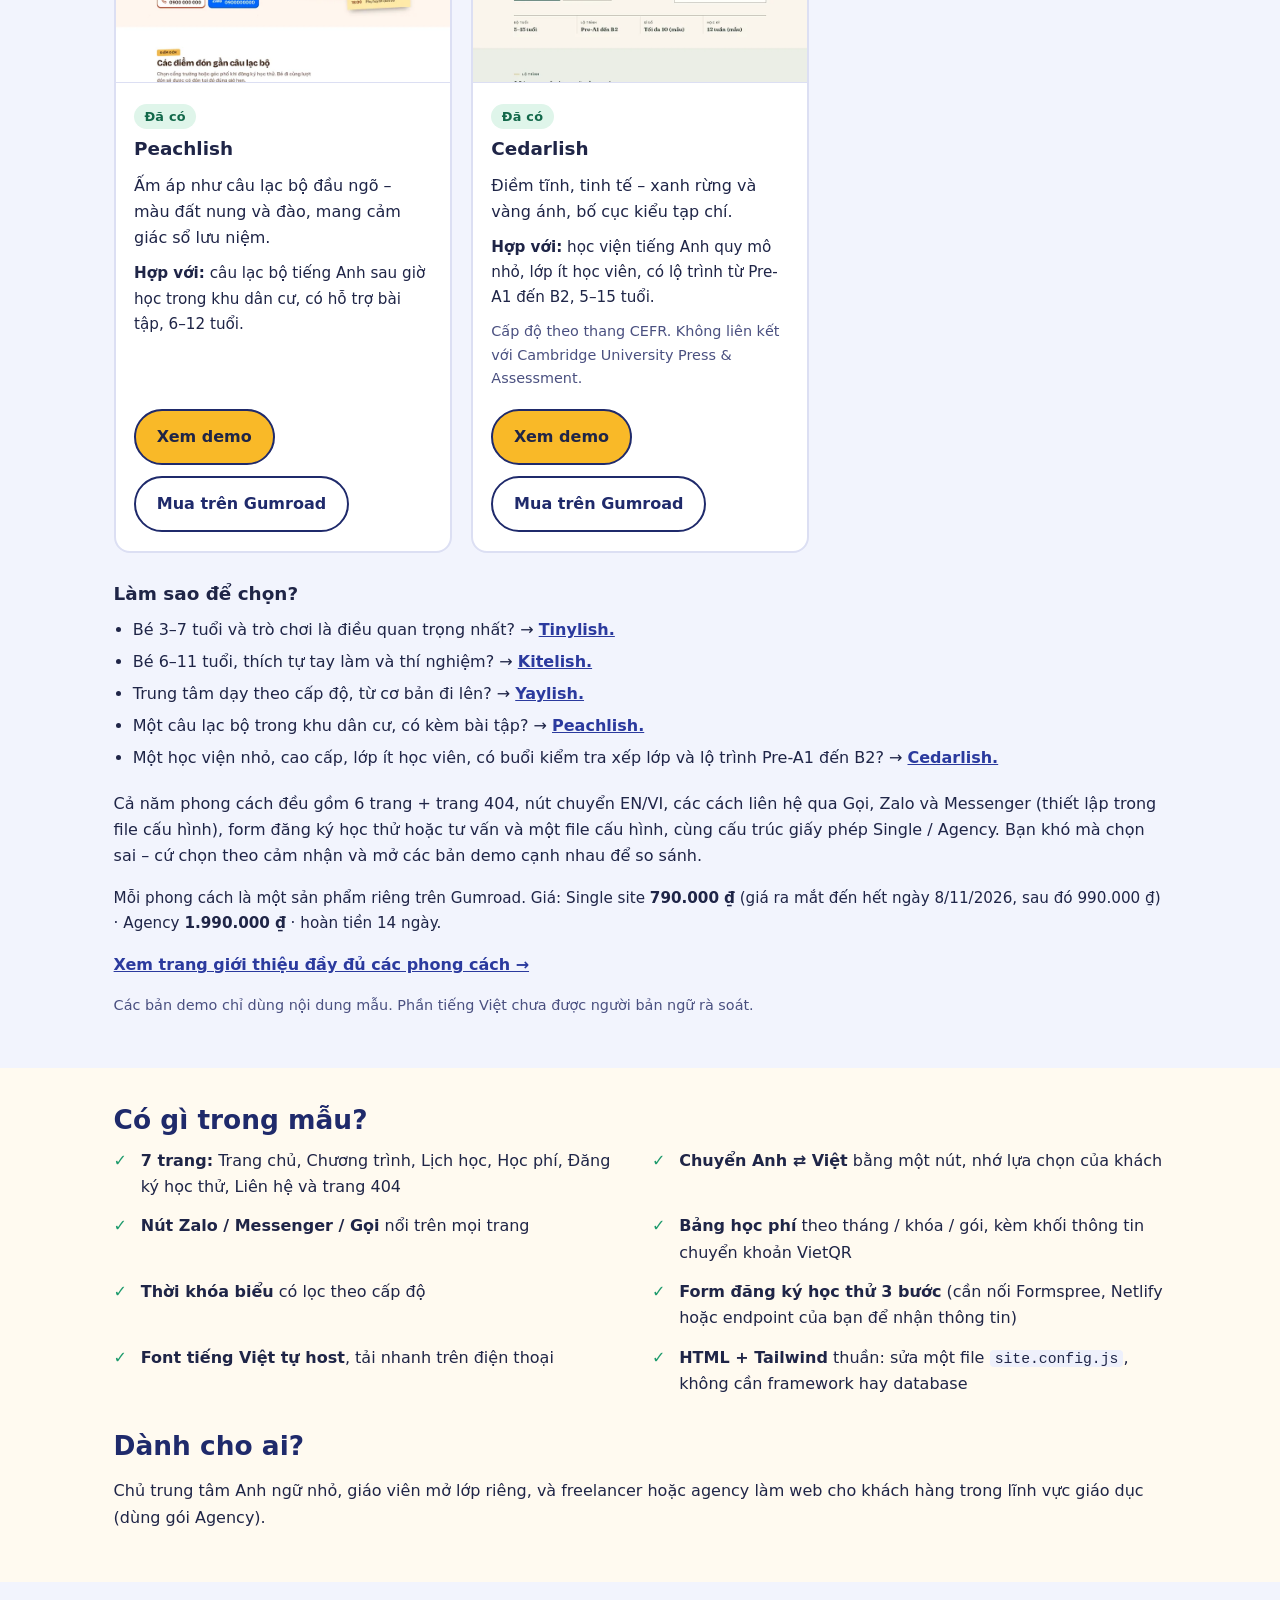
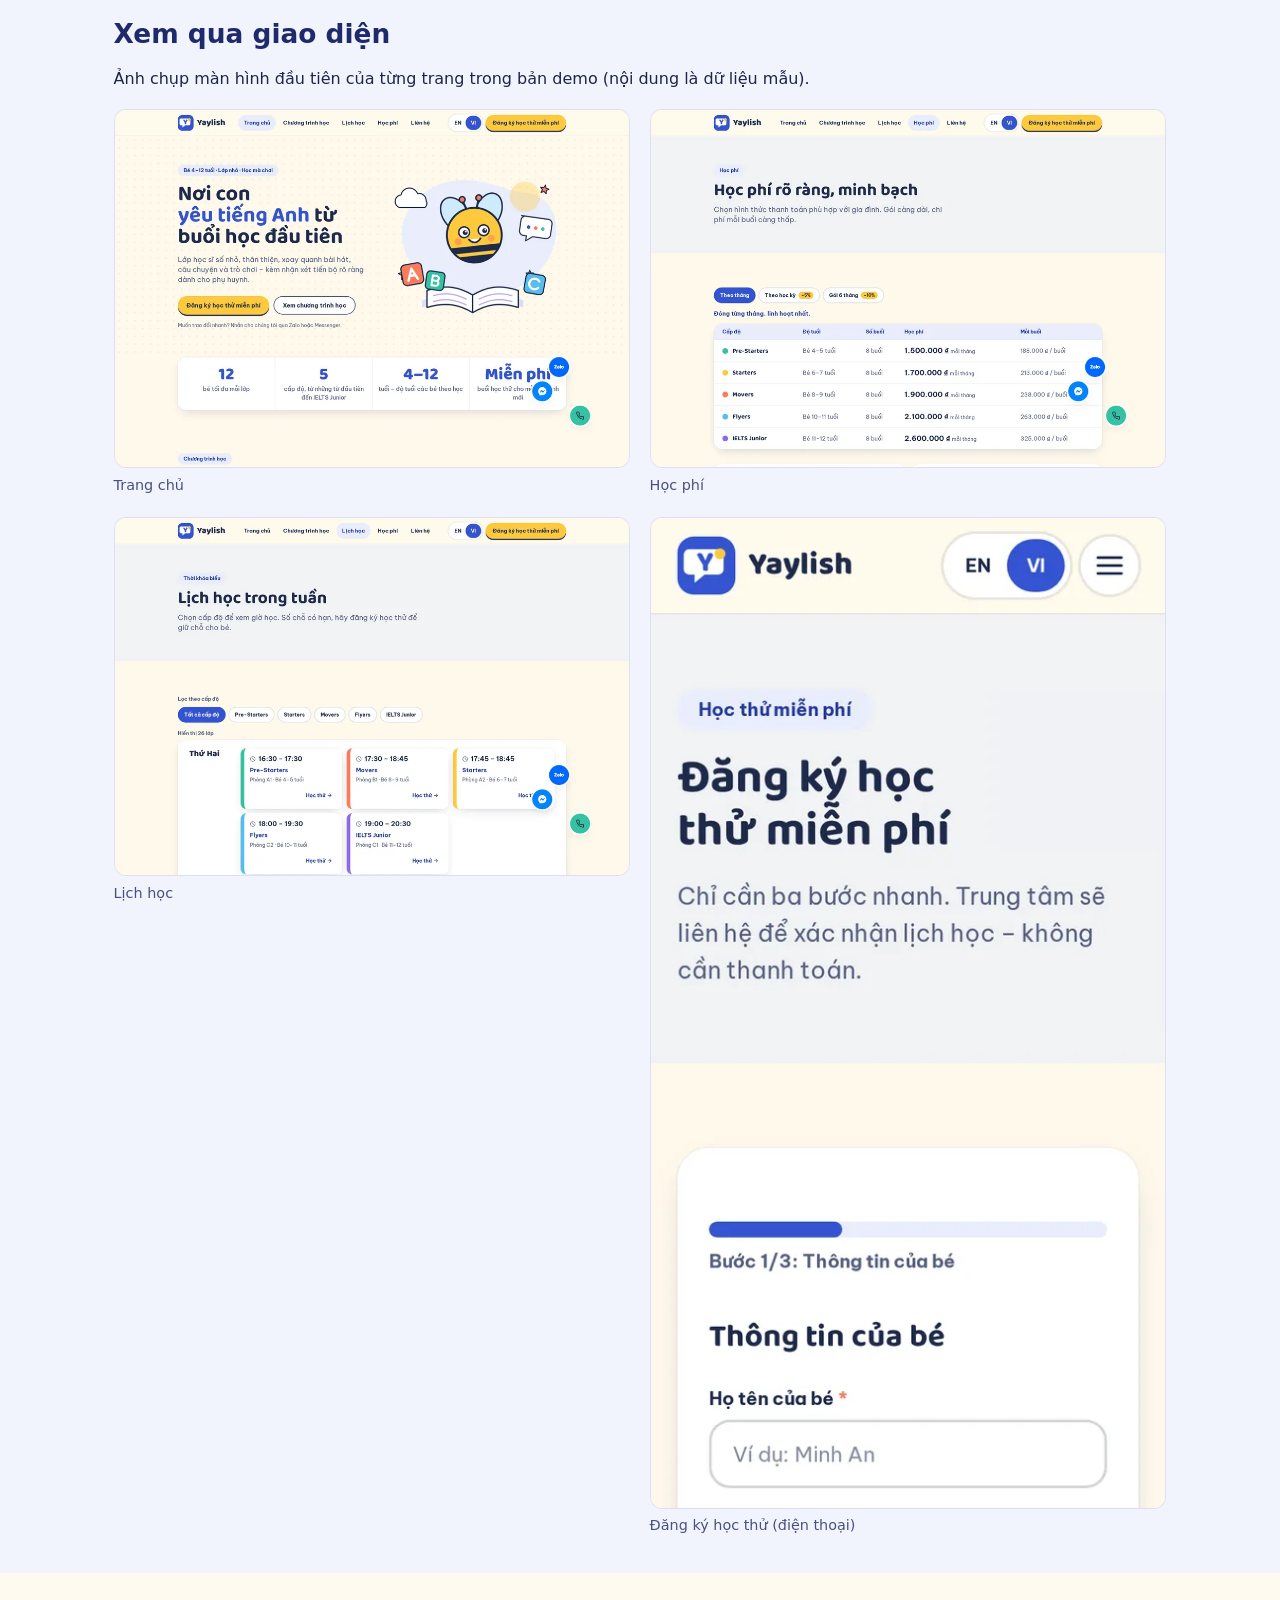
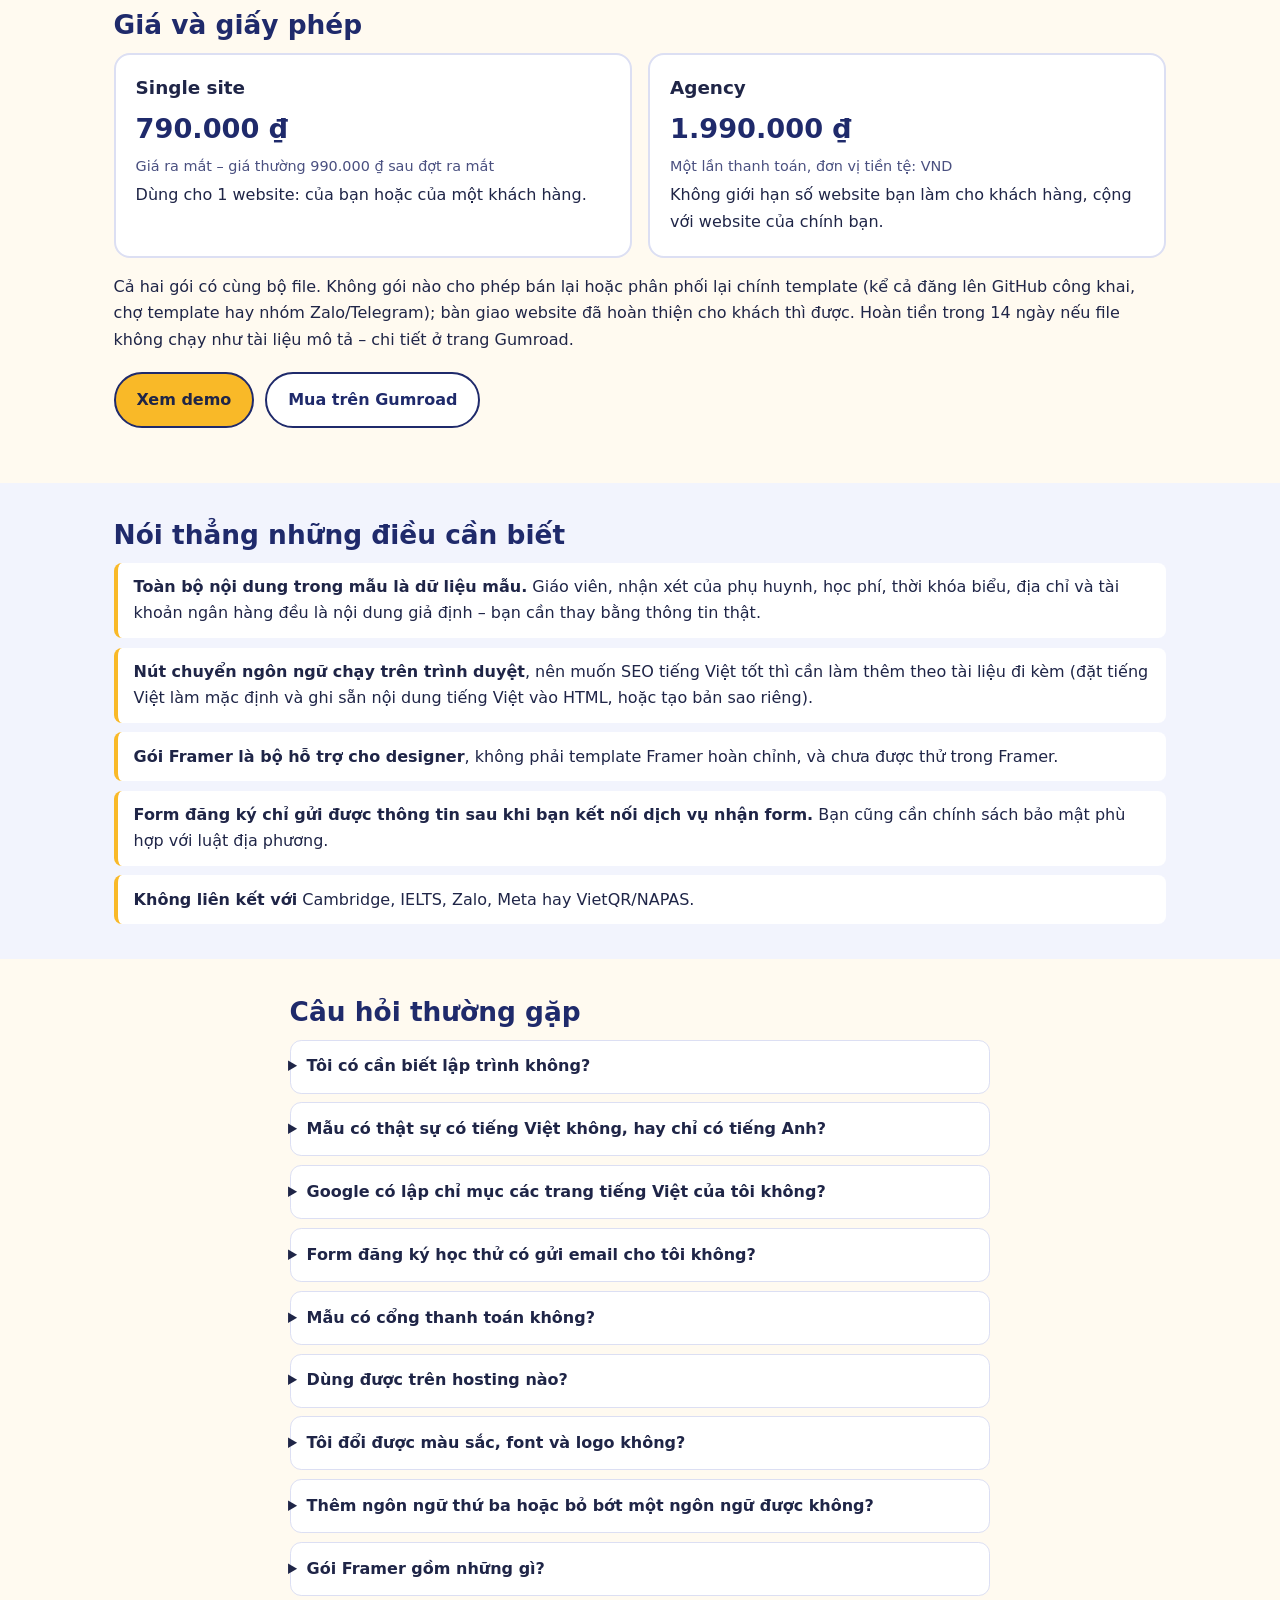
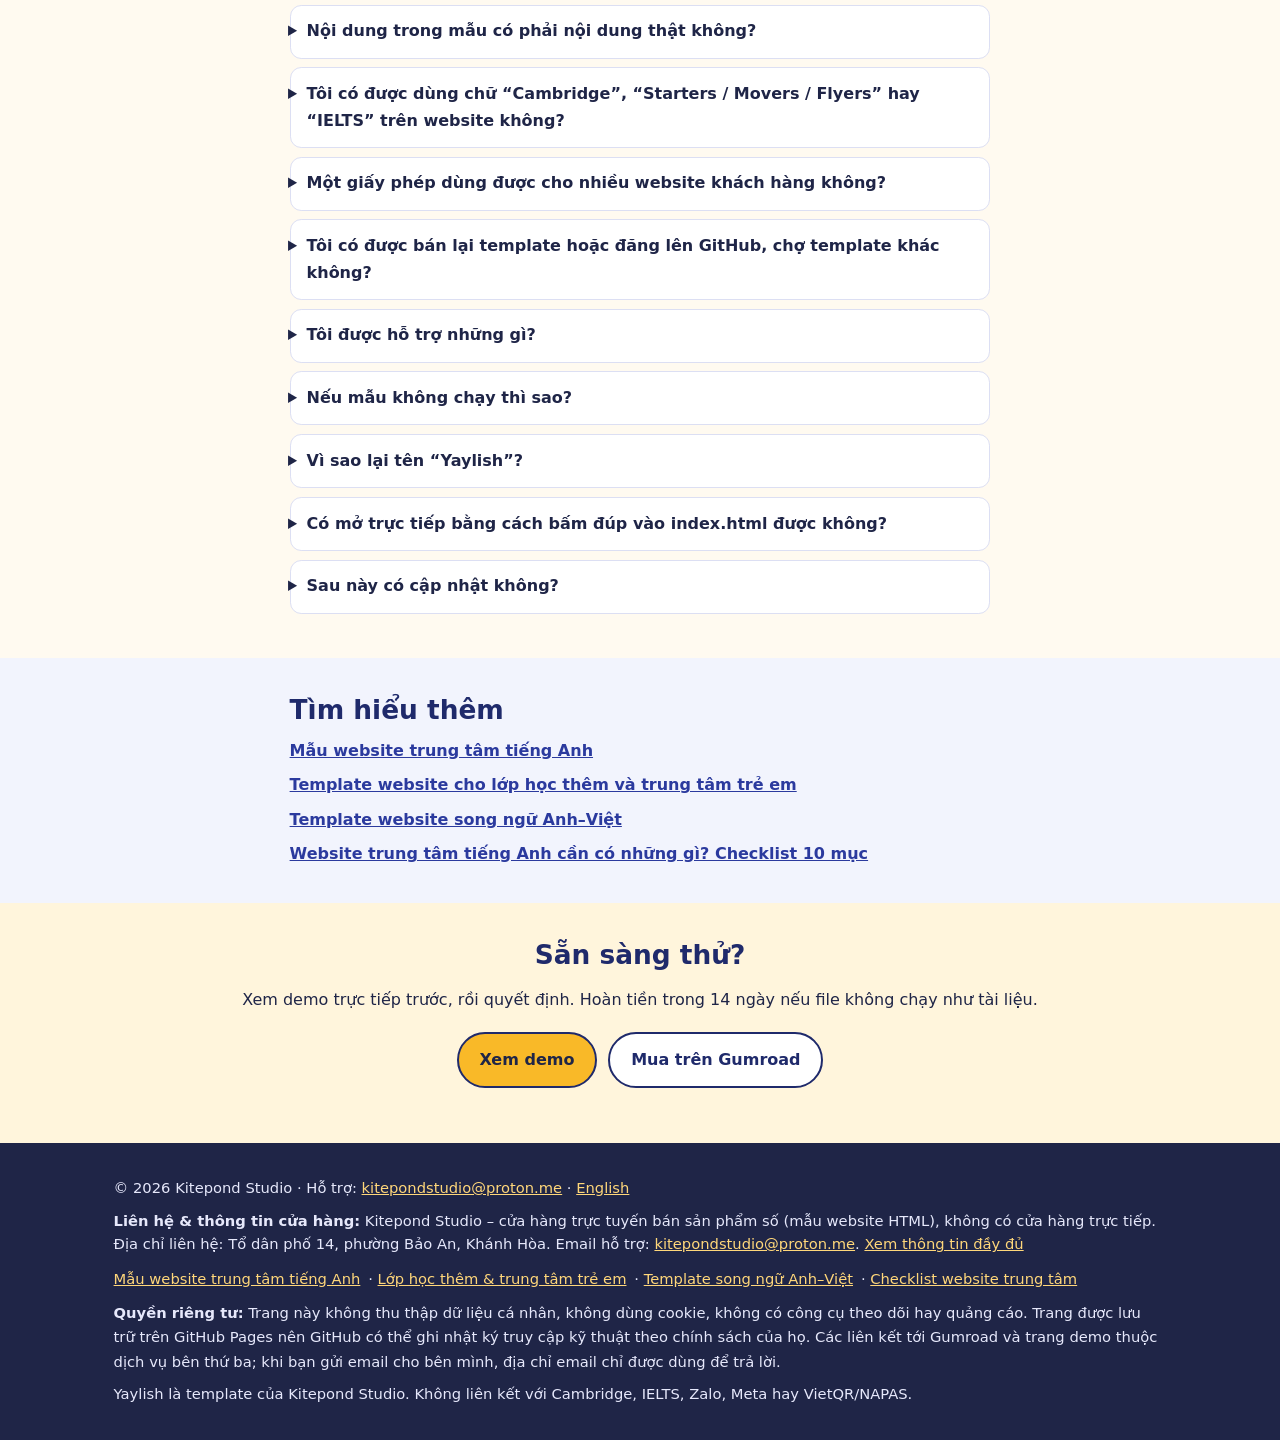
==== commit 853813ac: "VI pages: publish approved contact address (Tổ dân phố 14, phường Bảo An, Khánh Hòa) in contact sect" ====
--- a/index.html
+++ b/index.html
@@ -166,7 +166,7 @@
 <footer class="foot">
 <div class="wrap">
 <p>© 2026 Kitepond Studio · Hỗ trợ: <a href="mailto:kitepondstudio@proton.me">kitepondstudio@proton.me</a> · <a href="/en/" hreflang="en" lang="en">English</a></p>
-<p class="foot-contact"><strong>Liên hệ &amp; thông tin cửa hàng:</strong> Kitepond Studio – cửa hàng trực tuyến bán sản phẩm số (mẫu website HTML), không có cửa hàng trực tiếp. Email hỗ trợ: <a href="mailto:kitepondstudio@proton.me">kitepondstudio@proton.me</a>. <a href="/mau-website-trung-tam-tieng-anh-tre-em/#lien-he">Xem thông tin đầy đủ</a></p>
+<p class="foot-contact"><strong>Liên hệ &amp; thông tin cửa hàng:</strong> Kitepond Studio – cửa hàng trực tuyến bán sản phẩm số (mẫu website HTML), không có cửa hàng trực tiếp. Địa chỉ liên hệ: Tổ dân phố 14, phường Bảo An, Khánh Hòa. Email hỗ trợ: <a href="mailto:kitepondstudio@proton.me">kitepondstudio@proton.me</a>. <a href="/mau-website-trung-tam-tieng-anh-tre-em/#lien-he">Xem thông tin đầy đủ</a></p>
 <p class="foot-links"><a href="/mau-website-trung-tam-tieng-anh/">Mẫu website trung tâm tiếng Anh</a> · <a href="/website-lop-hoc-them-trung-tam-tre-em/">Lớp học thêm &amp; trung tâm trẻ em</a> · <a href="/template-website-song-ngu-anh-viet/">Template song ngữ Anh–Việt</a> · <a href="/blog/website-trung-tam-tieng-anh-can-co-gi/">Checklist website trung tâm</a></p>
 <p><strong>Quyền riêng tư:</strong> Trang này không thu thập dữ liệu cá nhân, không dùng cookie, không có công cụ theo dõi hay quảng cáo. Trang được lưu trữ trên GitHub Pages nên GitHub có thể ghi nhật ký truy cập kỹ thuật theo chính sách của họ. Các liên kết tới Gumroad và trang demo thuộc dịch vụ bên thứ ba; khi bạn gửi email cho bên mình, địa chỉ email chỉ được dùng để trả lời.</p>
 <p>Yaylish là template của Kitepond Studio. Không liên kết với Cambridge, IELTS, Zalo, Meta hay VietQR/NAPAS.</p>
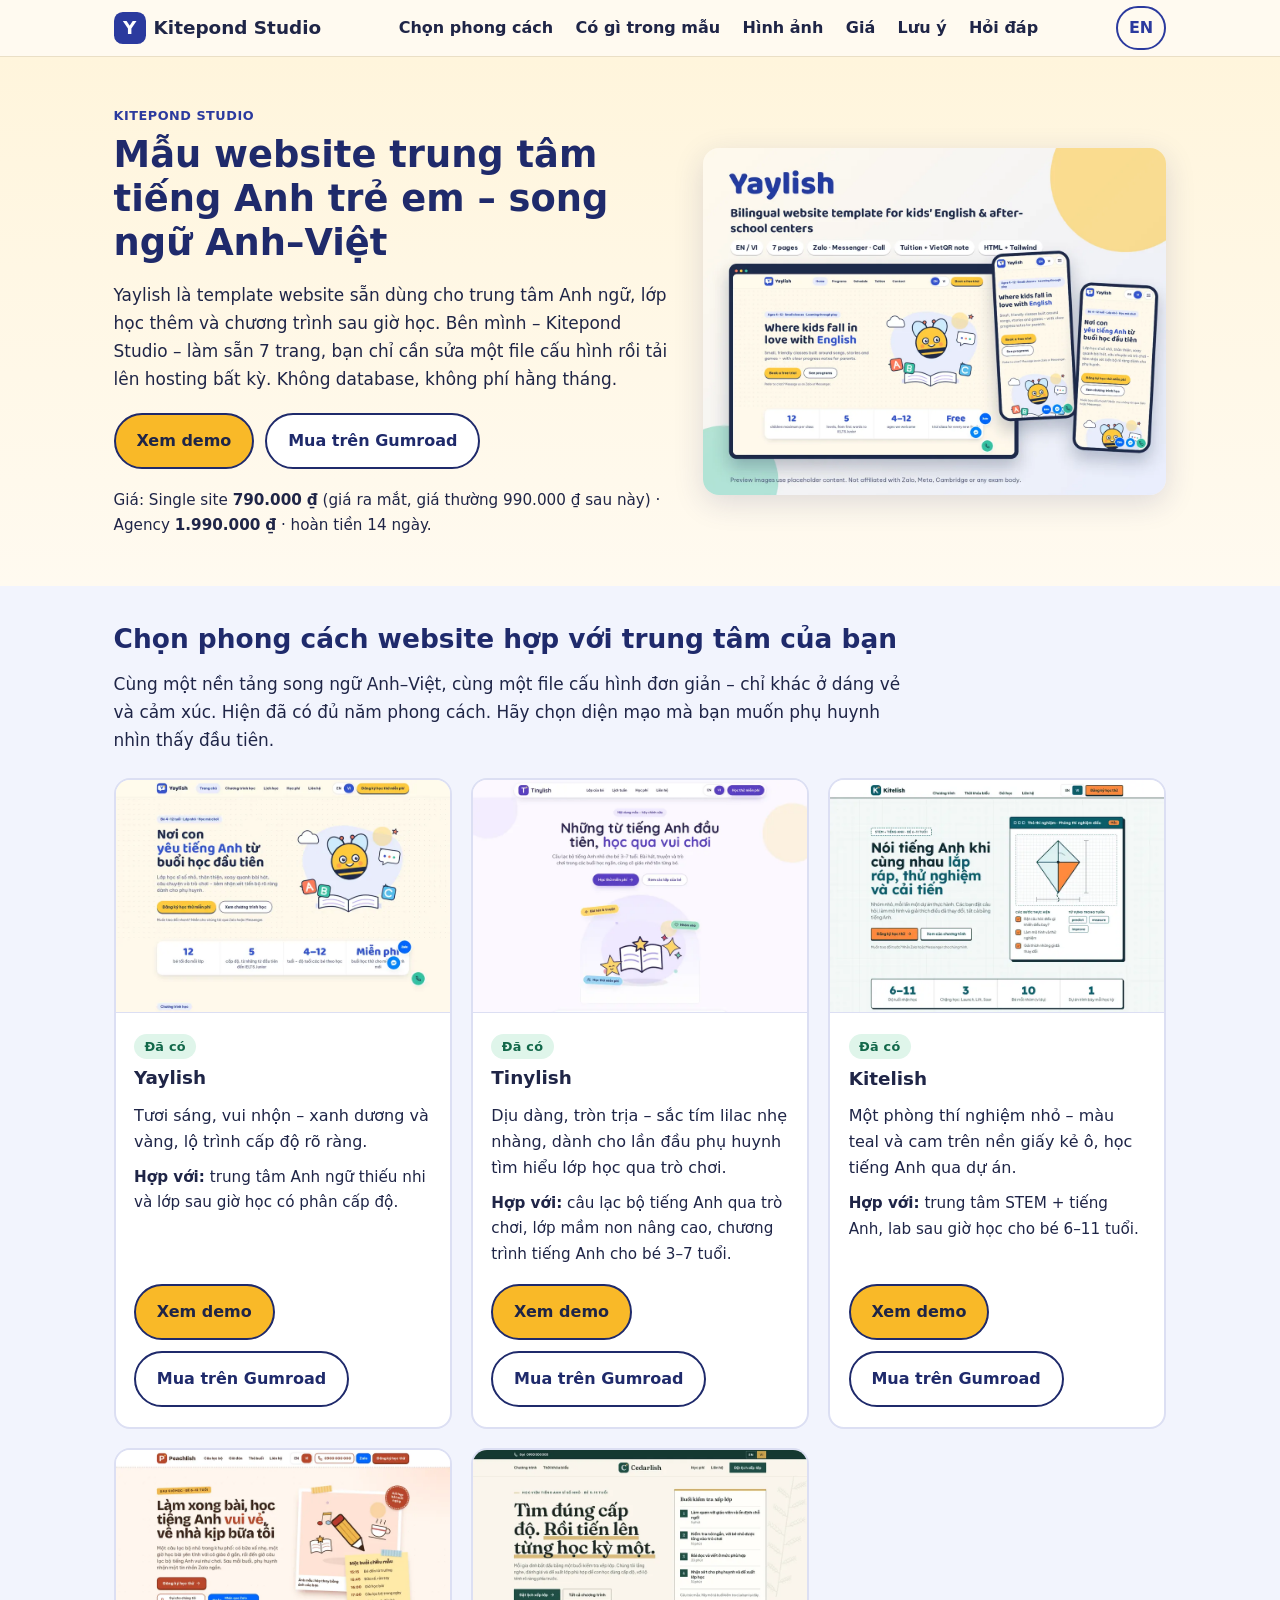
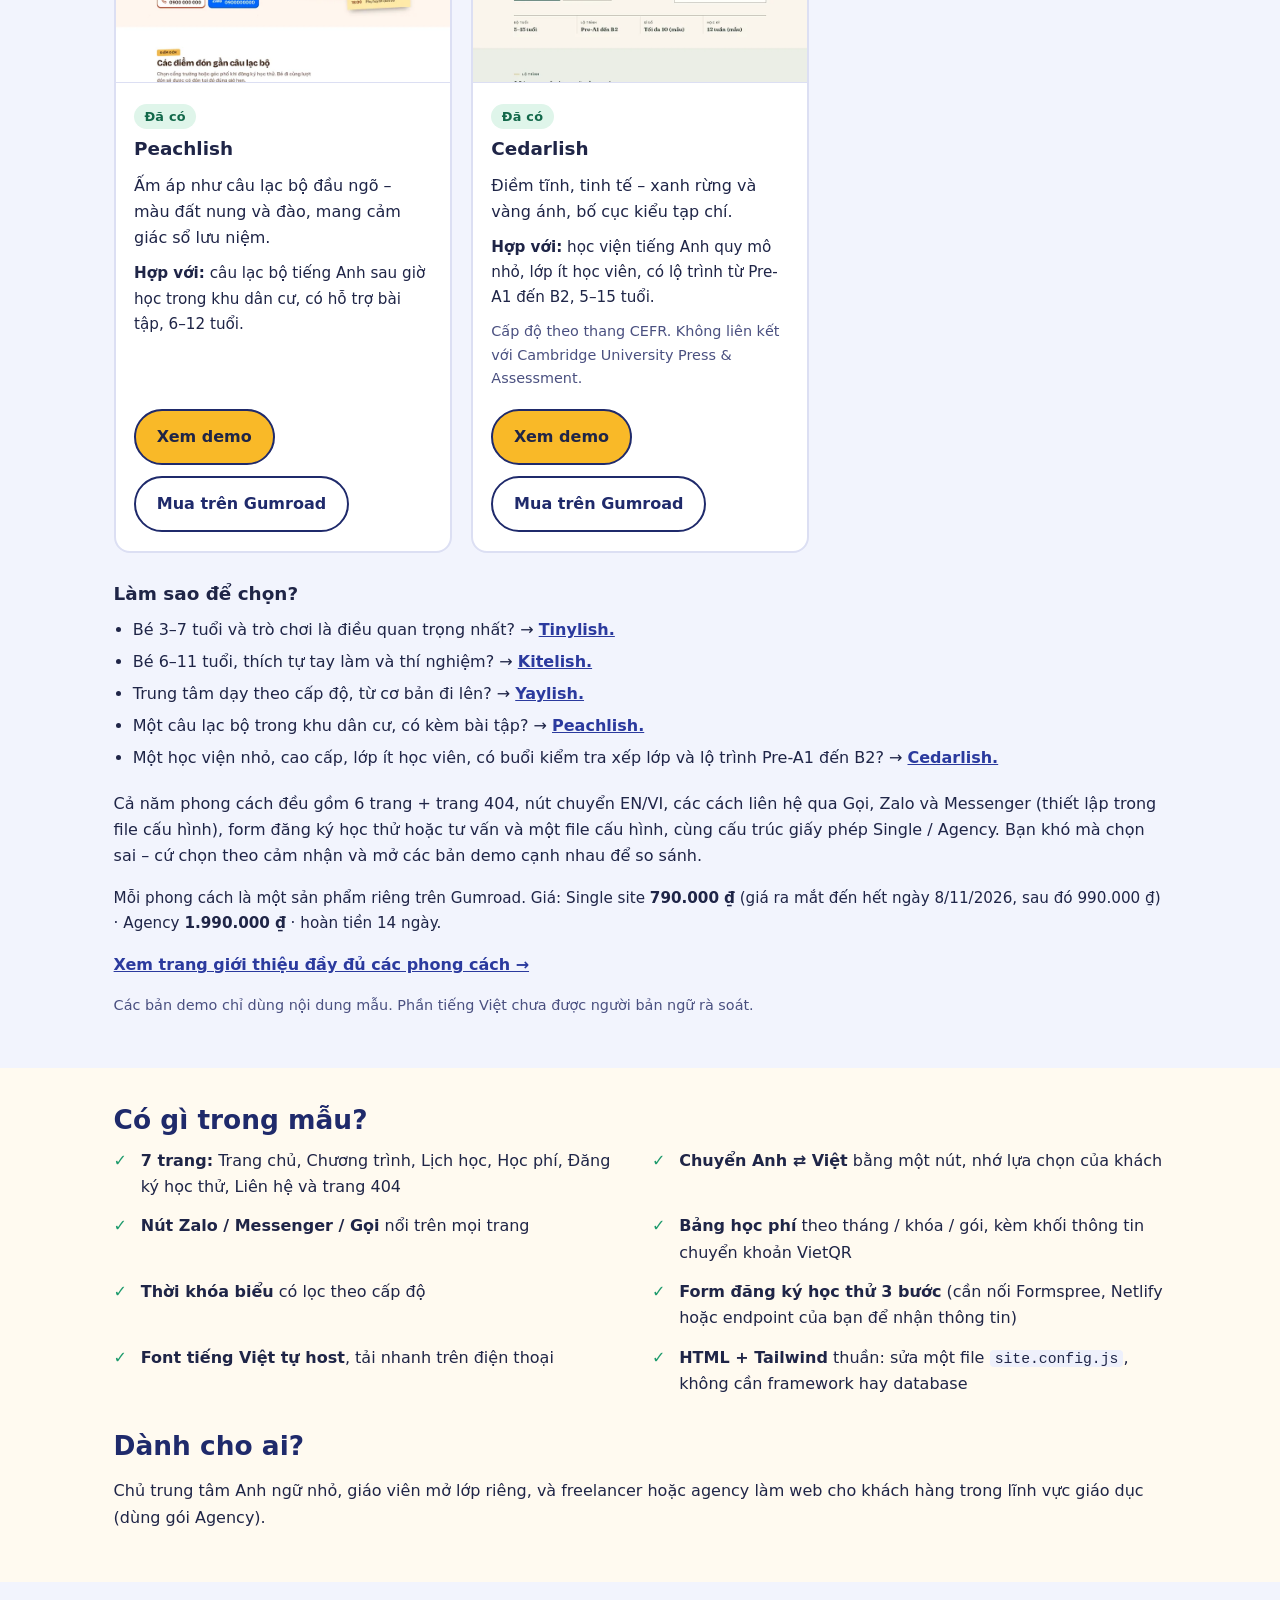
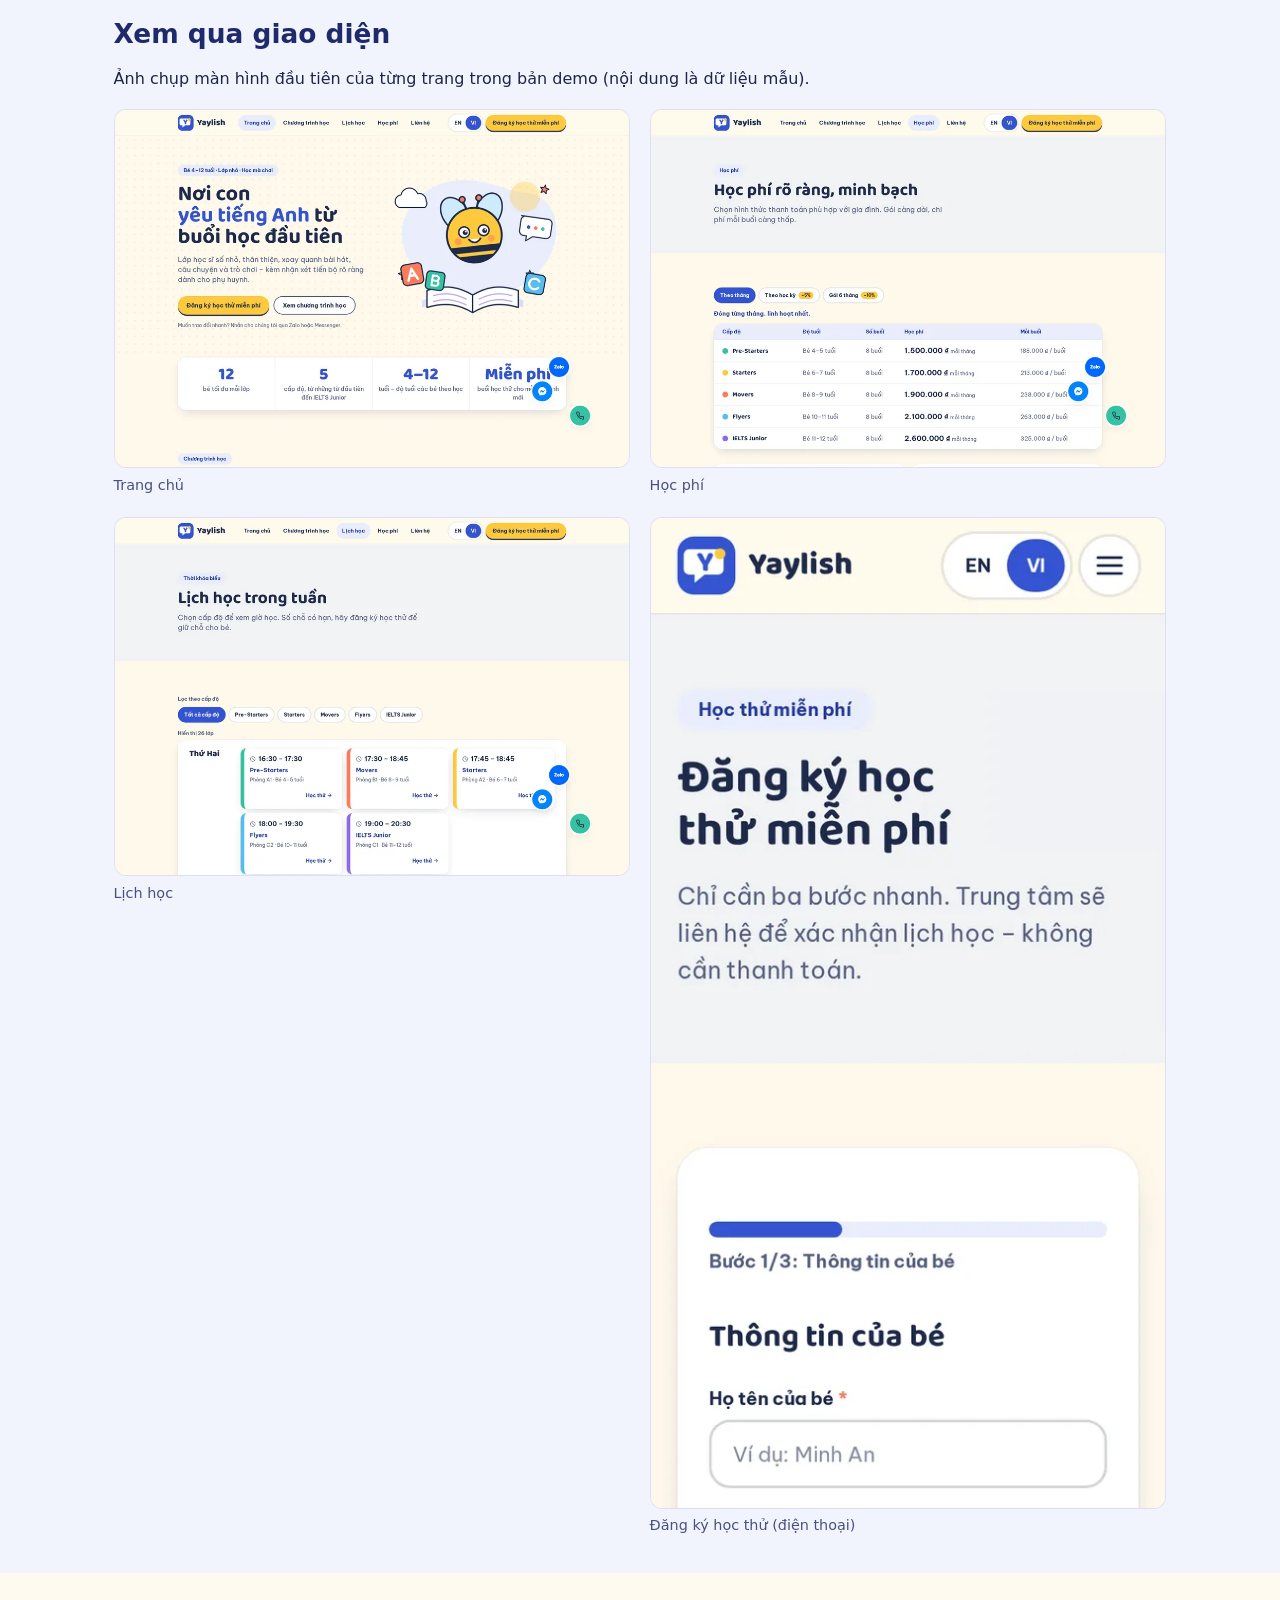
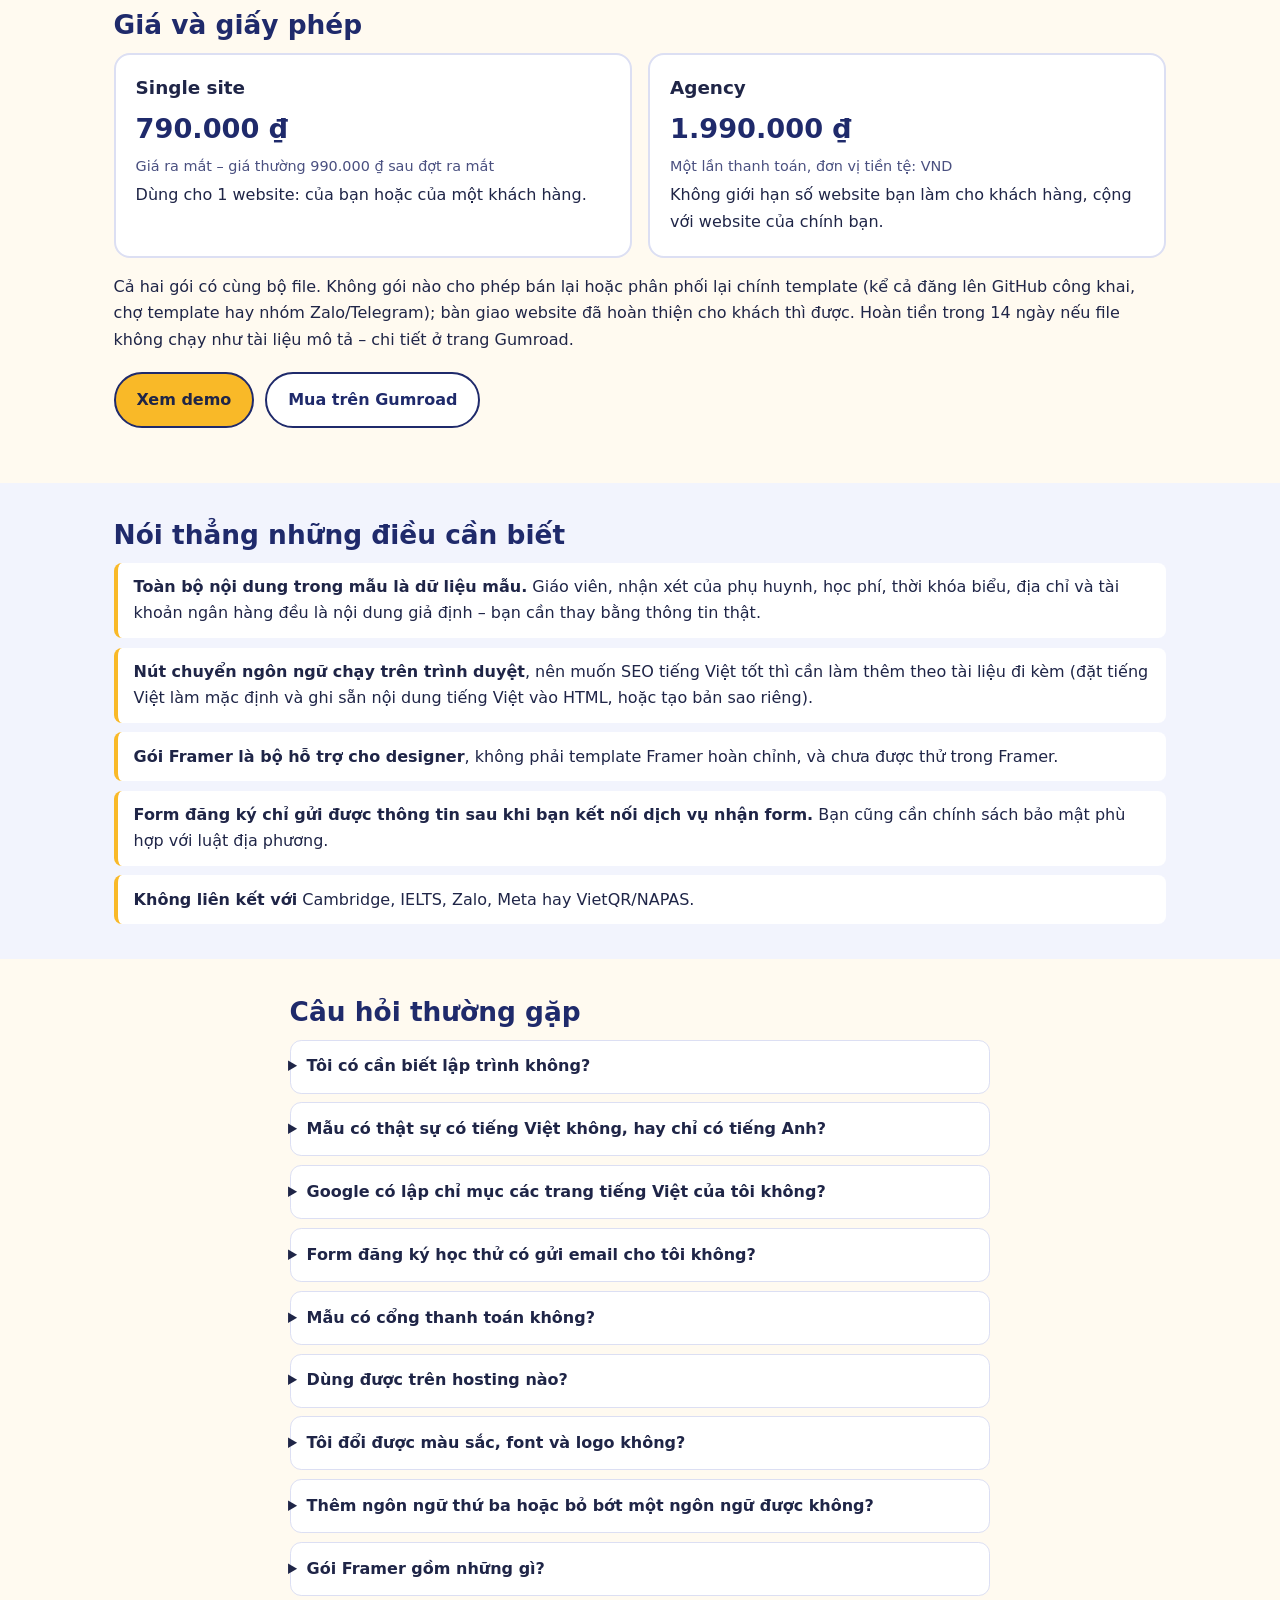
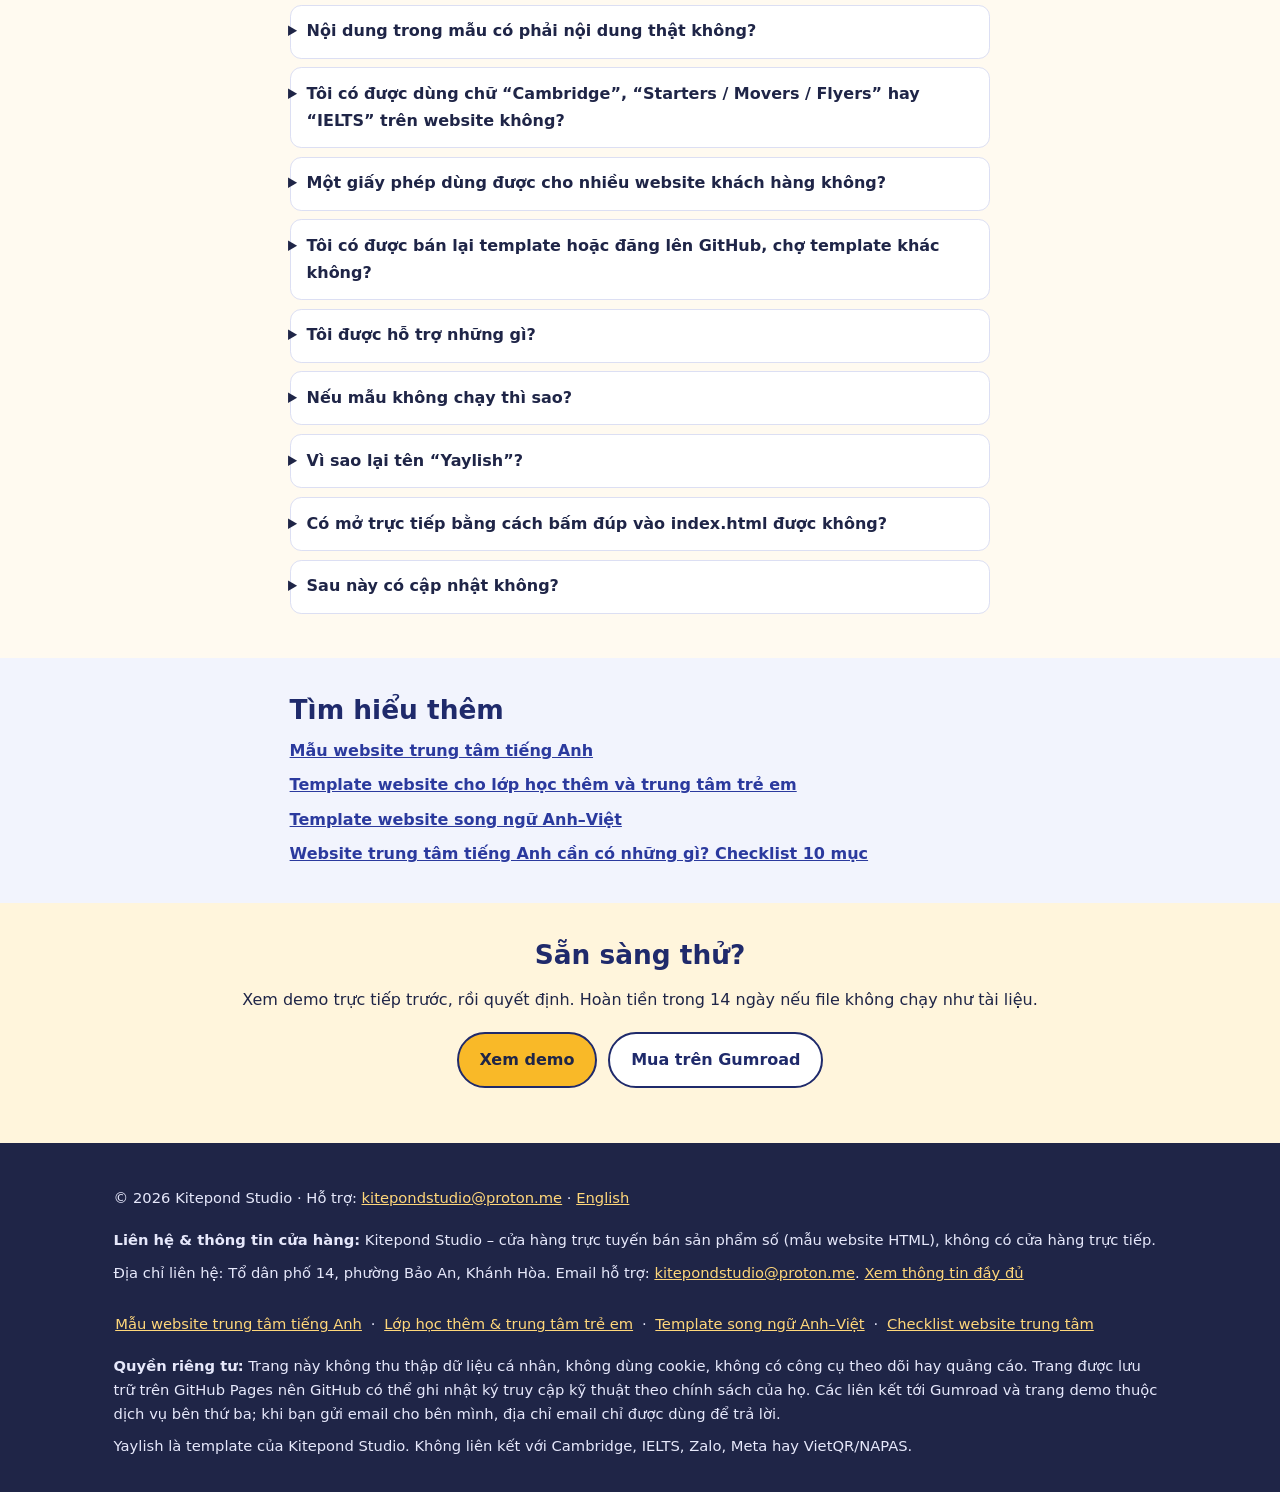
==== commit 9b5dddf8: "Header brand is now 'Kitepond Studio' on every page (Yaylish stays as the product/style name): brand" ====
--- a/index.html
+++ b/index.html
@@ -67,7 +67,7 @@
 <a class="skip" href="#main">Chuyển đến nội dung</a>
 <header class="top">
 <div class="wrap bar">
-<a class="brand" href="/"><span class="logo" aria-hidden="true">Y</span> Yaylish</a>
+<a class="brand" href="/"><span class="logo" aria-hidden="true">Y</span> <span class="brand-name">Kitepond Studio</span></a>
 <nav aria-label="Điều hướng chính"><a href="#phong-cach">Chọn phong cách</a><a href="#co-gi">Có gì trong mẫu</a><a href="#xem">Hình ảnh</a><a href="#gia">Giá</a><a href="#luu-y">Lưu ý</a><a href="#faq">Hỏi đáp</a></nav>
 <a class="lang" href="/en/" hreflang="en" lang="en" aria-label="Read this page in English">EN</a>
 </div>
--- a/style.css
+++ b/style.css
@@ -12,8 +12,9 @@
 code{background:#eef0fb;padding:.05em .35em;border-radius:4px;font-size:.92em}
 .top{position:sticky;top:0;z-index:10;background:rgba(255,250,240,.96);border-bottom:1px solid #eadfc6}
 .bar{display:flex;align-items:center;justify-content:space-between;gap:.75rem;min-height:3.5rem}
-.brand{display:flex;align-items:center;gap:.5rem;font-weight:800;font-size:1.15rem;color:#1f2547;text-decoration:none}
-.logo{display:inline-grid;place-items:center;width:2rem;height:2rem;border-radius:.55rem;background:#2b3a9e;color:#fff;font-weight:800}
+.brand{display:flex;align-items:center;gap:.5rem;min-height:44px;font-weight:800;font-size:1.15rem;line-height:1.15;color:#1f2547;text-decoration:none}
+.brand-name{white-space:nowrap}
+.logo{display:inline-grid;place-items:center;width:2rem;height:2rem;border-radius:.55rem;background:#2b3a9e;color:#fff;font-weight:800;flex:none}
 .top nav{display:none}
 .top nav a{color:#1f2547;text-decoration:none;font-weight:600;padding:.4rem .6rem;border-radius:.5rem}
 .top nav a:hover{background:#e8ebfb}
@@ -123,3 +124,29 @@
  .shopinfo dt{margin:0}
 }
 .foot-contact{line-height:1.6}
+/* ad landing page (VI catalog): price + CTAs above the fold, quick header links, price on cards, bigger footer tap targets */
+#styles,#gia,#lien-he{scroll-margin-top:4.5rem}
+.hero-price{margin:.9rem 0 0;font-size:1rem;line-height:1.5}
+.hero-price strong{font-size:1.2rem;color:#1f2a6b}
+.hero-price .small{display:inline-block;margin-top:.15rem}
+.hero-price+.cta{margin-top:.8rem}
+.card-price{margin:.5rem 0 0;line-height:1.35}
+.card-price strong{display:block;font-size:1.25rem;color:#1f2a6b}
+.card-price .small{display:block;font-size:.82rem}
+.top nav.quick{display:flex;gap:0;margin-left:auto;margin-right:.25rem}
+.top nav.quick a{display:inline-flex;align-items:center;white-space:nowrap;min-height:44px;padding:0 .6rem;font-size:.95rem;font-weight:700;color:#2b3a9e;text-decoration:underline;text-underline-offset:3px}
+.foot a{display:inline-block;padding:.6rem 0}
+.foot-links{display:flex;flex-wrap:wrap;align-items:center;column-gap:.45rem;line-height:1.65}
+.foot-links a{margin-right:0;padding:.6rem .1rem}
+@media (max-width:26rem){
+ .brand{font-size:1rem;gap:.4rem}
+ .top nav.quick a{padding:0 .45rem}
+}
+@media (max-width:22.5rem){
+ .bar{gap:.3rem}
+ .brand{font-size:.9rem;gap:.3rem;min-width:0}
+ .brand-name{white-space:normal}
+ .top nav.quick{margin-right:0}
+ .top nav.quick a{padding:0 .35rem;font-size:.85rem}
+ .lang{min-width:2.4rem;padding:.4rem .5rem;white-space:nowrap}
+}
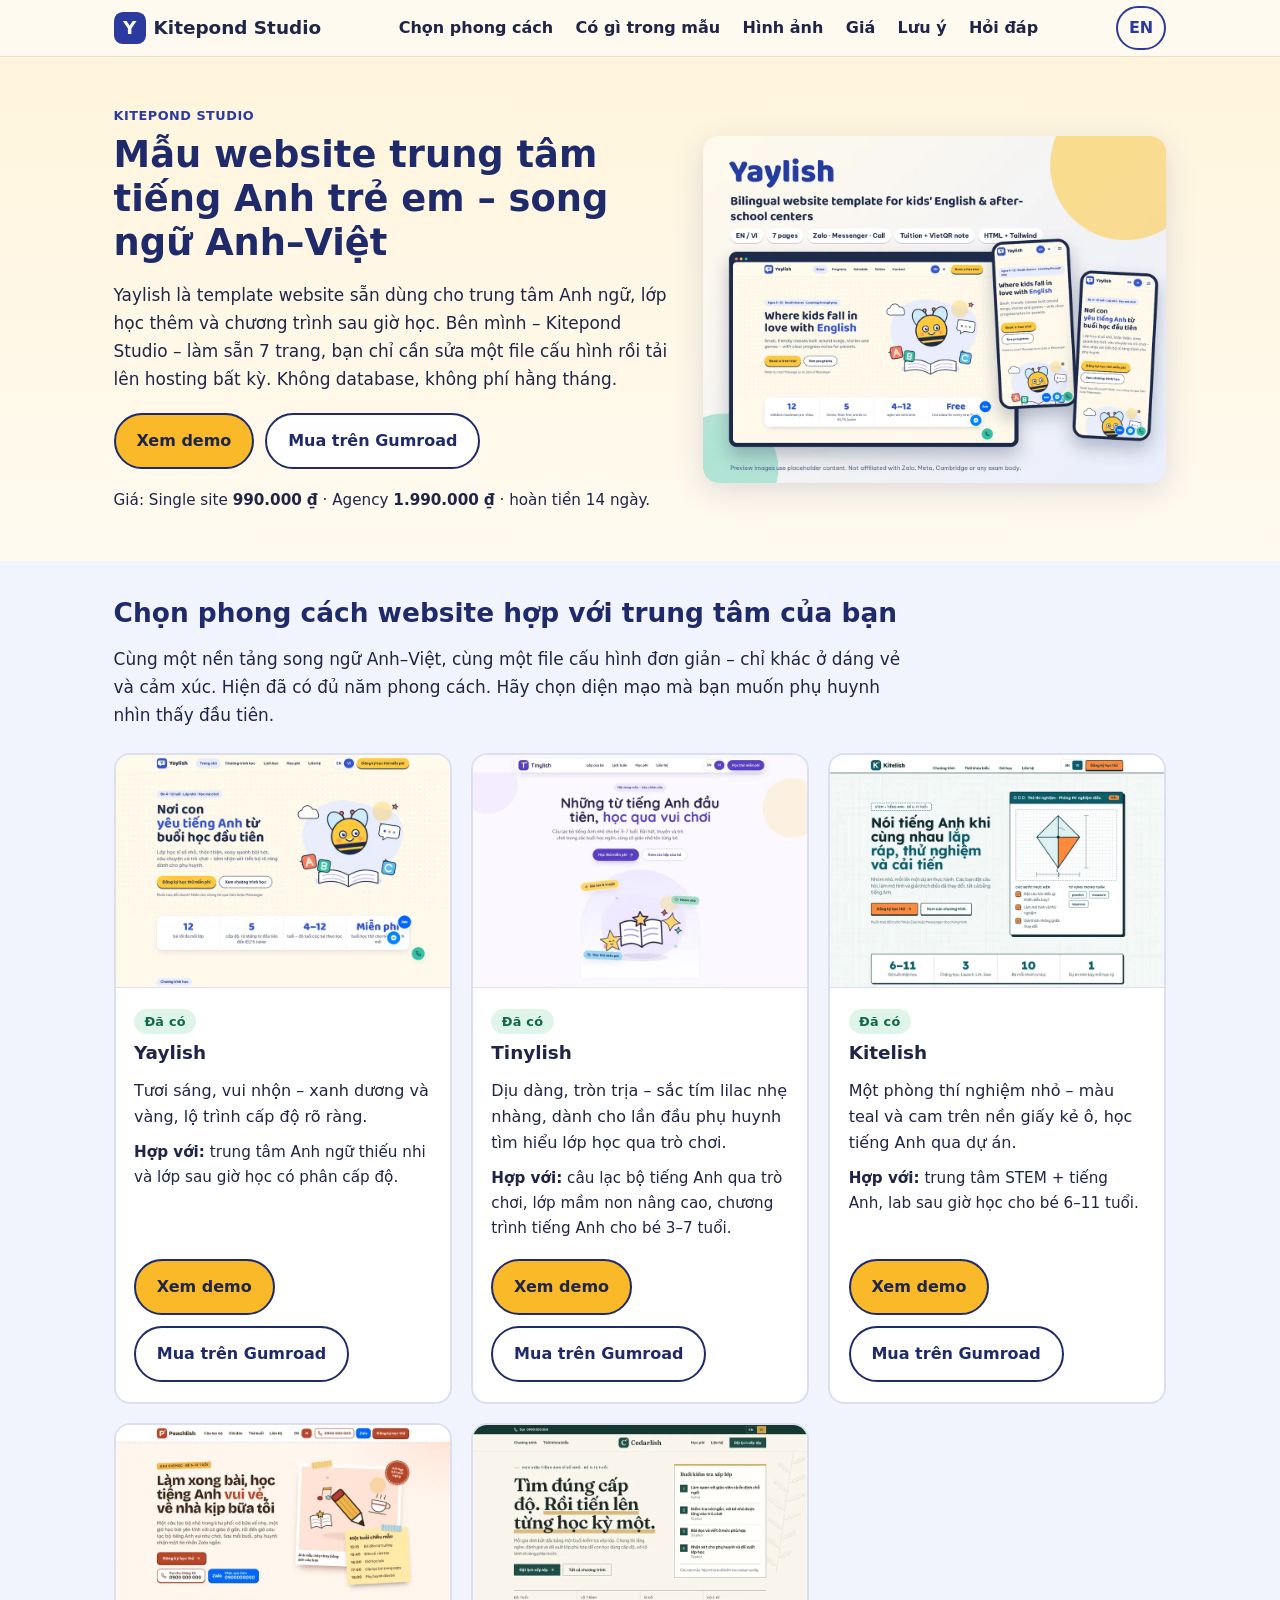
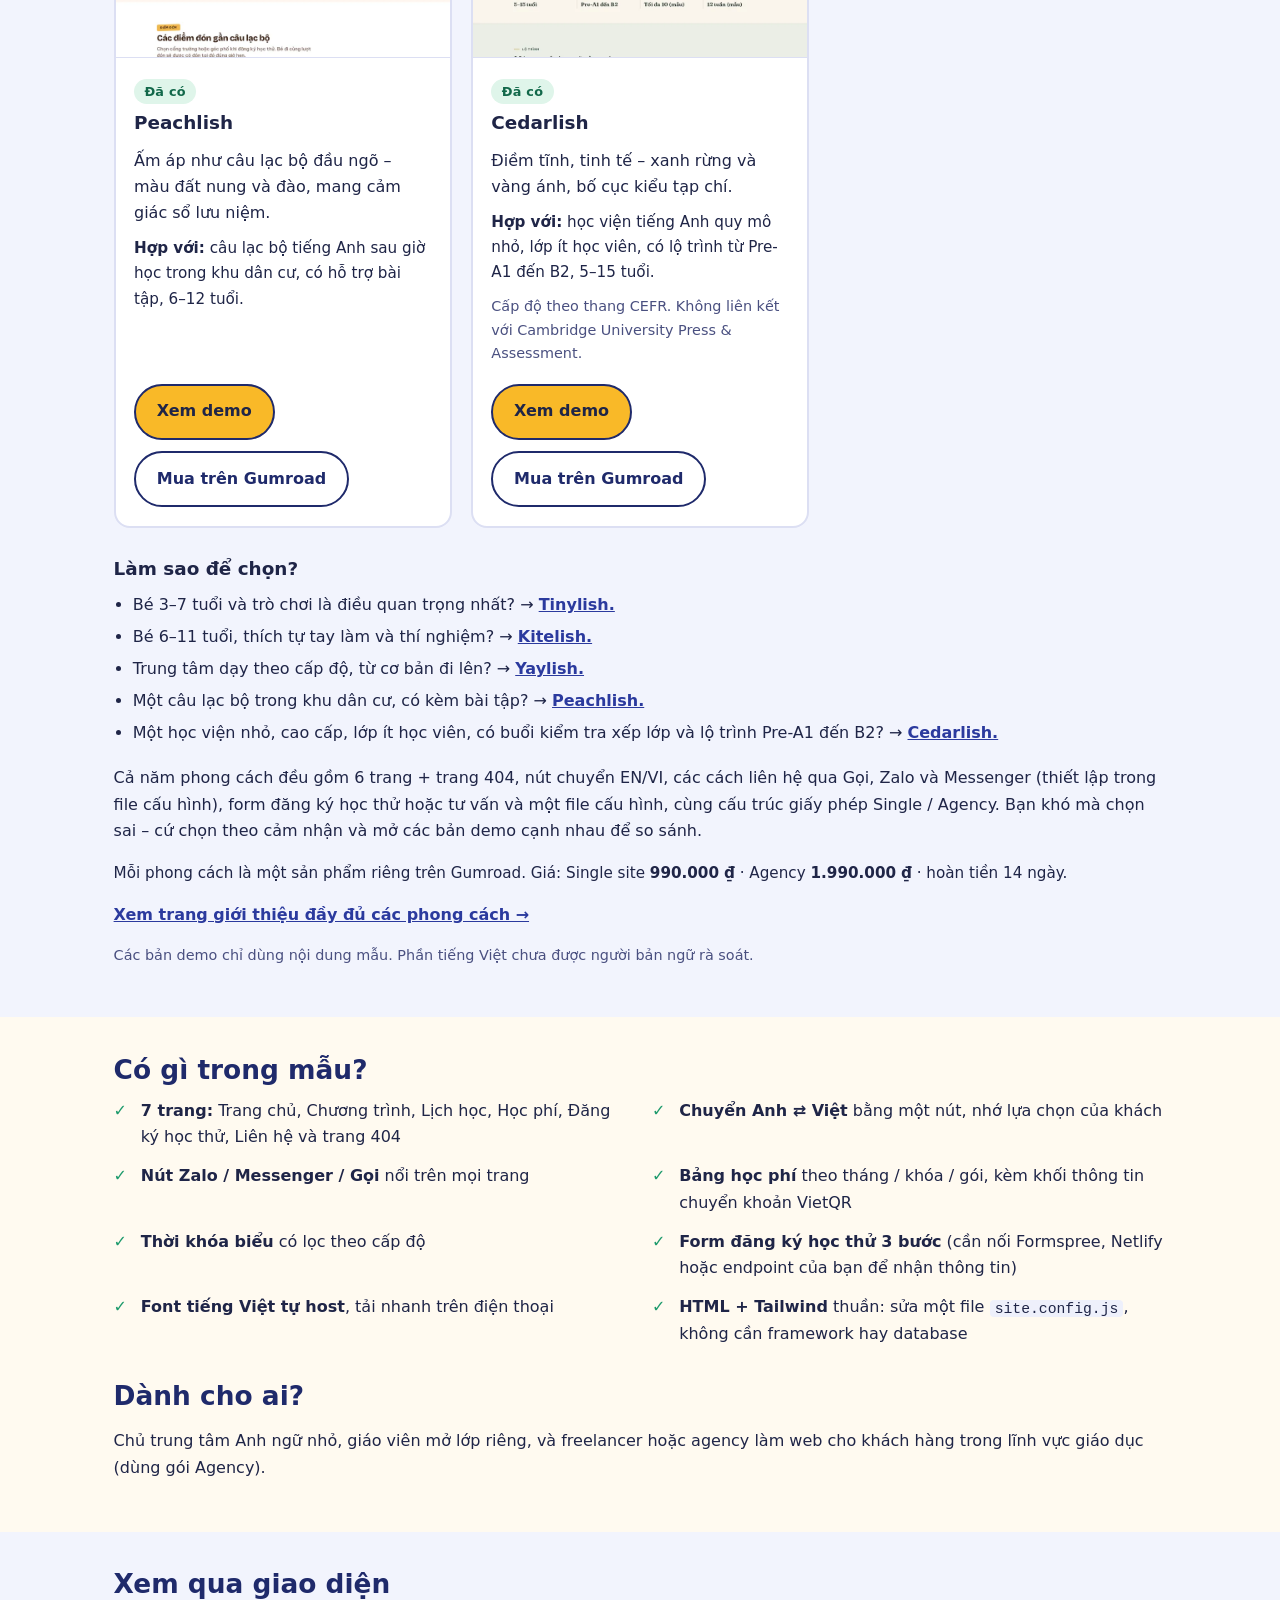
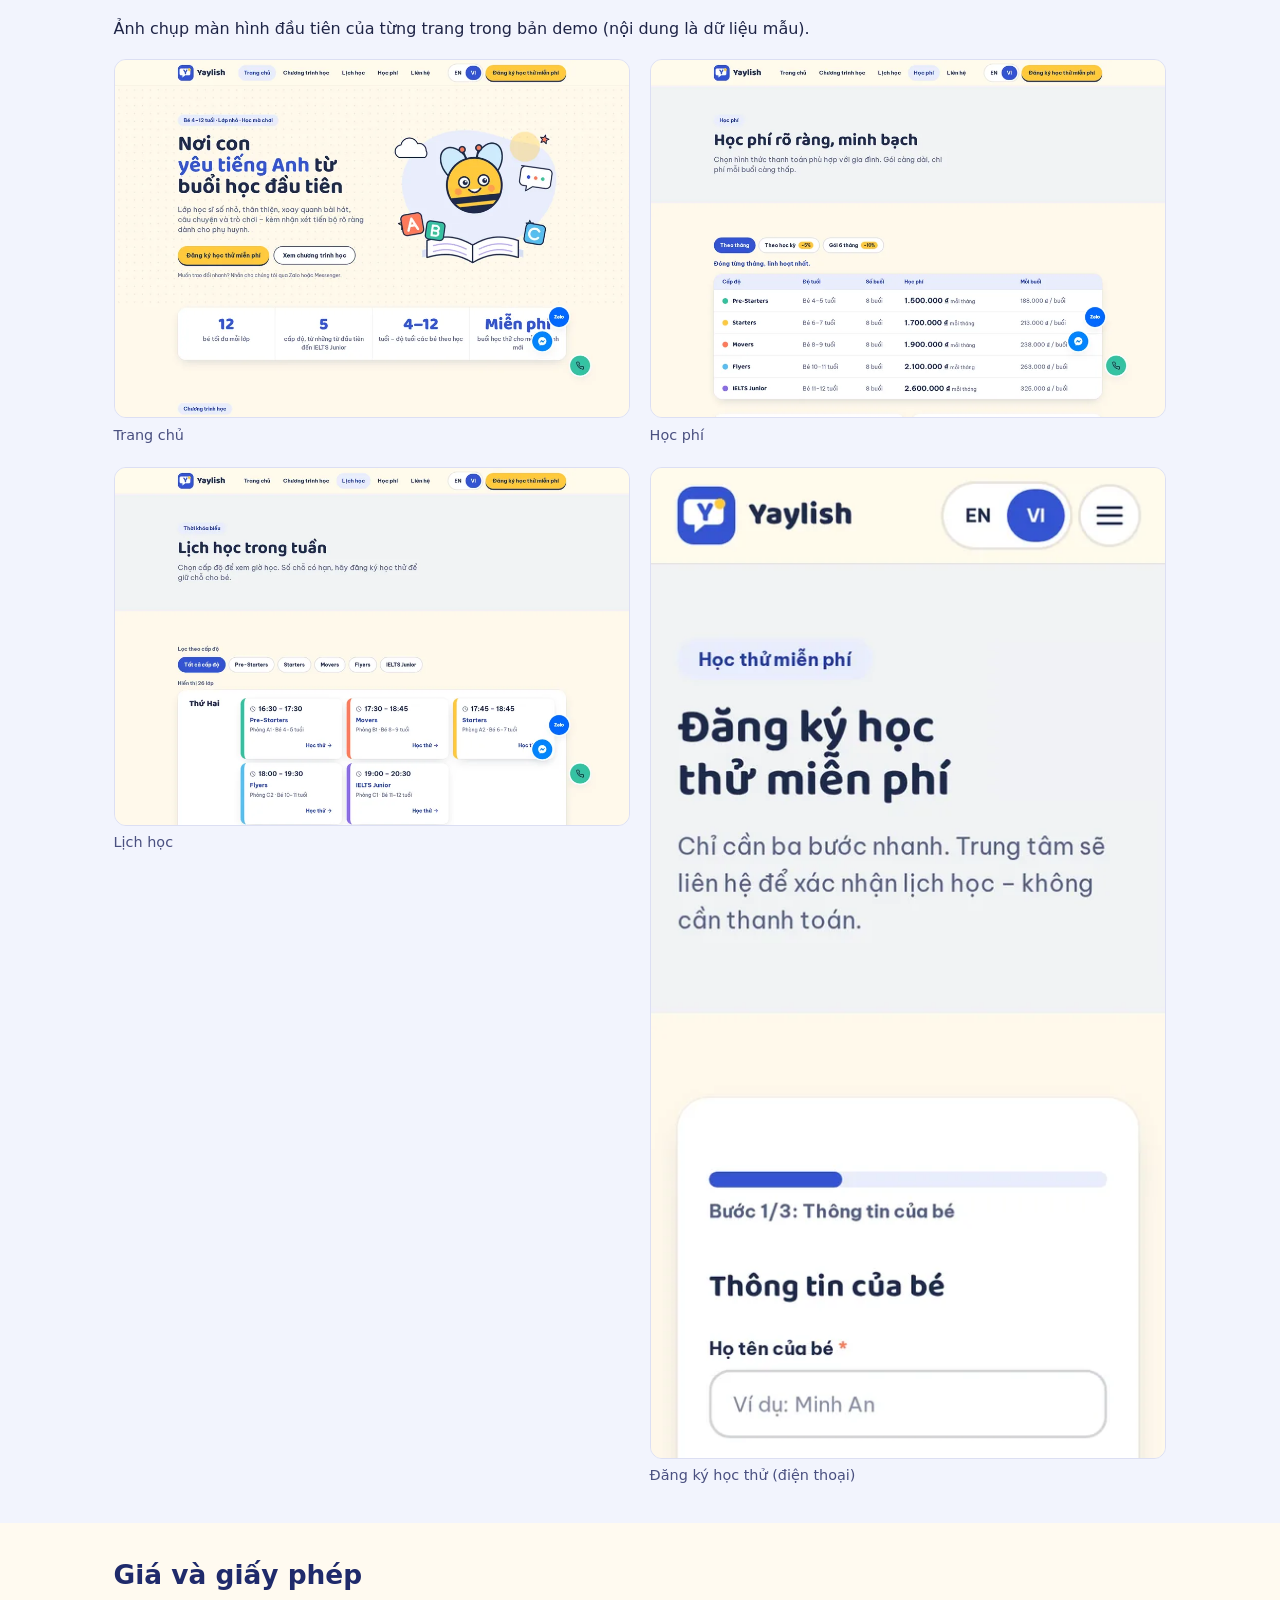
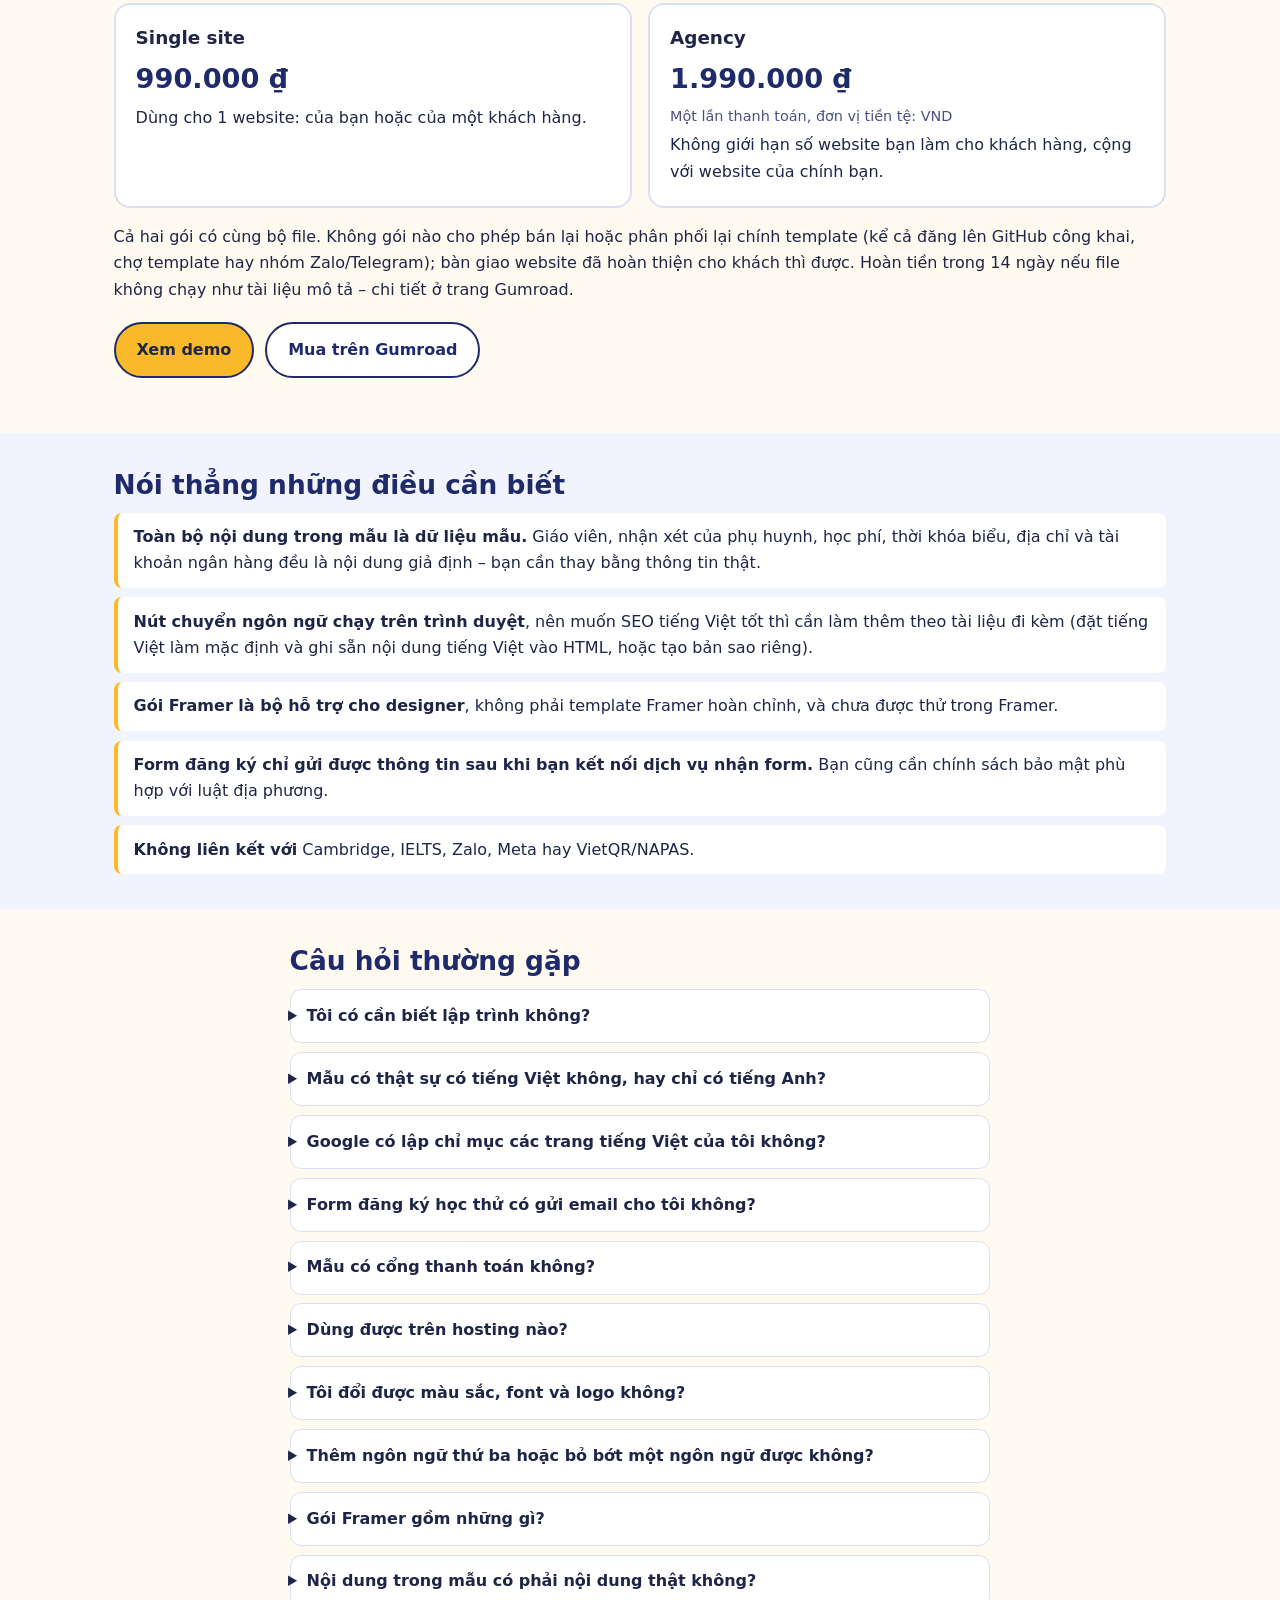
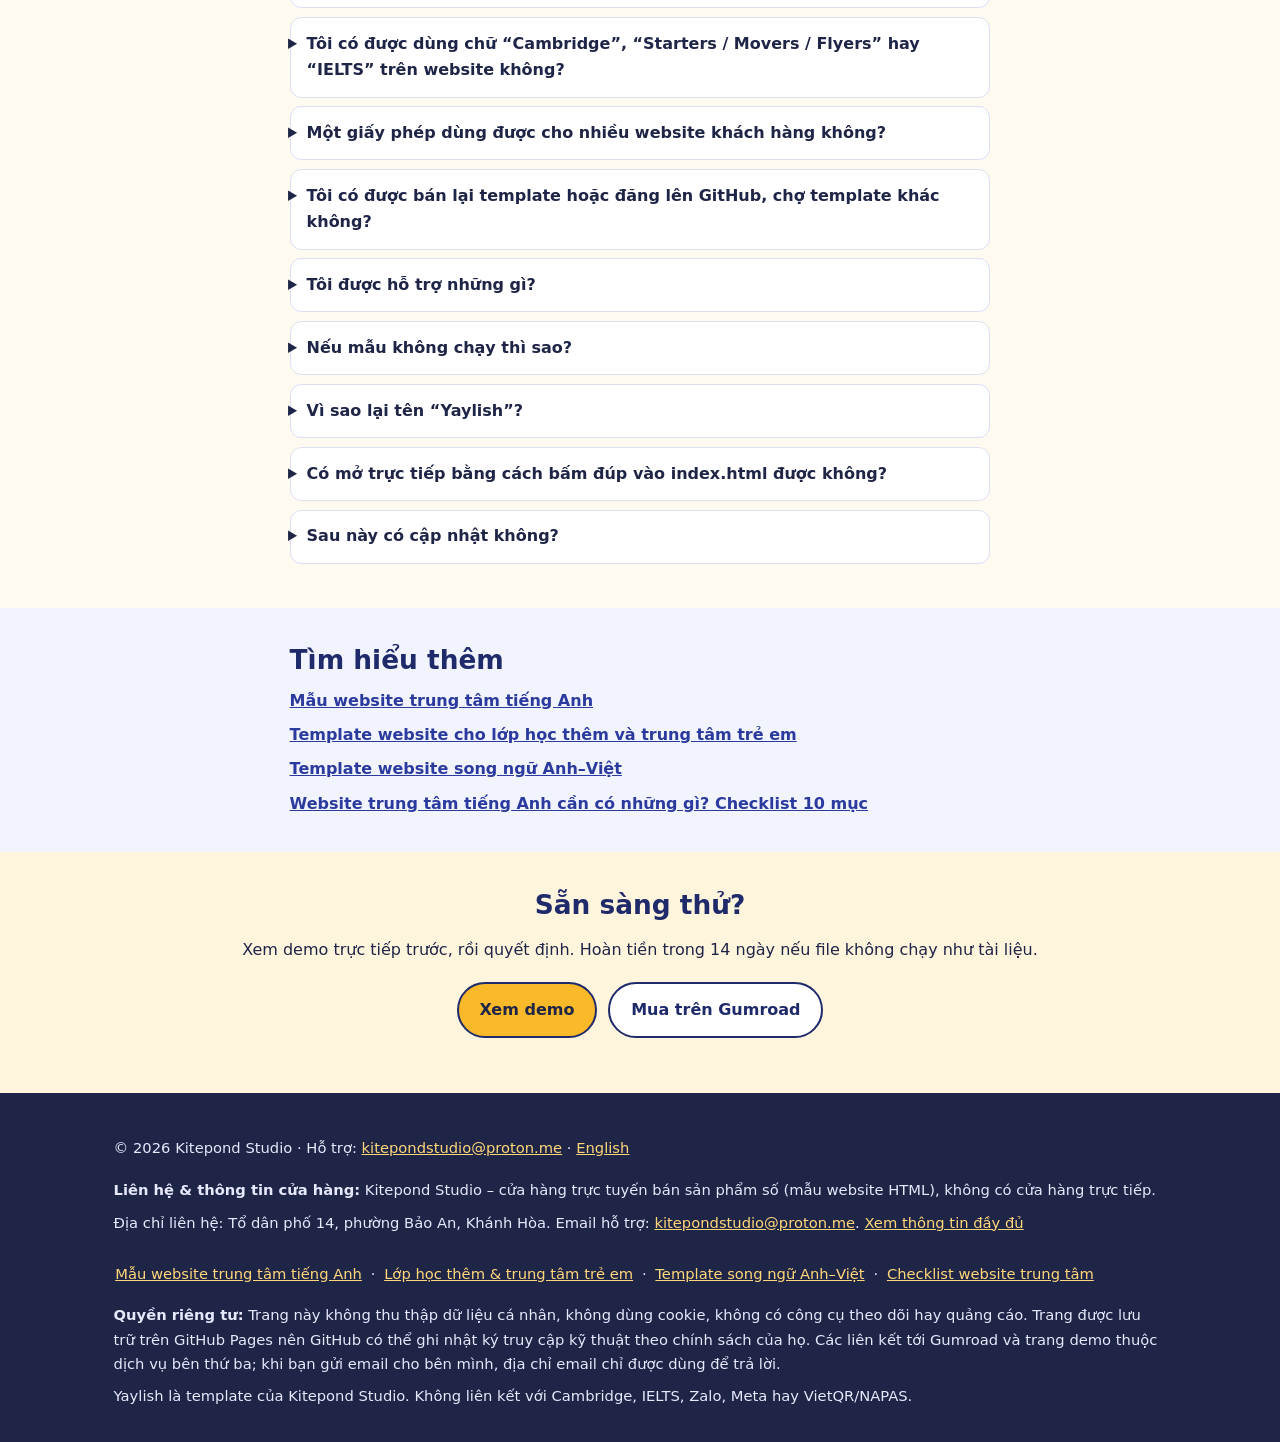
==== commit 3e57d436: "End launch pricing: Single 990.000 ₫, remove ZALO20 from VI catalog" ====
--- a/index.html
+++ b/index.html
@@ -46,7 +46,7 @@
     {
       "@type": "Offer",
       "name": "Giấy phép Single site (1 website)",
-      "price": "790000",
+      "price": "990000",
       "priceCurrency": "VND",
       "availability": "https://schema.org/InStock",
       "url": "https://kitepond.gumroad.com/l/yaylish"
@@ -83,7 +83,7 @@
 <a class="btn primary" href="https://kitepond.github.io/yaylish-demo/">Xem demo</a>
 <a class="btn" href="https://kitepond.gumroad.com/l/yaylish?utm_source=seo-landing&utm_medium=organic&utm_campaign=launch-2026" rel="noopener">Mua trên Gumroad</a>
 </p>
-<p class="priceline">Giá: Single site <strong>790.000 ₫</strong> (giá ra mắt, giá thường 990.000 ₫ sau này) · Agency <strong>1.990.000 ₫</strong> · hoàn tiền 14 ngày.</p>
+<p class="priceline">Giá: Single site <strong>990.000 ₫</strong> · Agency <strong>1.990.000 ₫</strong> · hoàn tiền 14 ngày.</p>
 </div>
 <img class="hero-img" src="/img/hero.webp" width="1200" height="900" fetchpriority="high" decoding="async" alt="Giao diện template Yaylish trên máy tính và điện thoại: trang chủ song ngữ Anh–Việt của một trung tâm tiếng Anh trẻ em">
 </div>
@@ -102,7 +102,7 @@
 </div>
 <h3 class="choose-h">Làm sao để chọn?</h3><ul class="choose"><li>Bé 3–7 tuổi và trò chơi là điều quan trọng nhất? → <a href="#style-tinylish"><strong>Tinylish.</strong></a></li><li>Bé 6–11 tuổi, thích tự tay làm và thí nghiệm? → <a href="#style-kitelish"><strong>Kitelish.</strong></a></li><li>Trung tâm dạy theo cấp độ, từ cơ bản đi lên? → <a href="#style-yaylish"><strong>Yaylish.</strong></a></li><li>Một câu lạc bộ trong khu dân cư, có kèm bài tập? → <a href="#style-peachlish"><strong>Peachlish.</strong></a></li><li>Một học viện nhỏ, cao cấp, lớp ít học viên, có buổi kiểm tra xếp lớp và lộ trình Pre-A1 đến B2? → <a href="#style-cedarlish"><strong>Cedarlish.</strong></a></li></ul>
 <p>Cả năm phong cách đều gồm 6 trang + trang 404, nút chuyển EN/VI, các cách liên hệ qua Gọi, Zalo và Messenger (thiết lập trong file cấu hình), form đăng ký học thử hoặc tư vấn và một file cấu hình, cùng cấu trúc giấy phép Single / Agency. Bạn khó mà chọn sai – cứ chọn theo cảm nhận và mở các bản demo cạnh nhau để so sánh.</p>
-<p class="priceline">Mỗi phong cách là một sản phẩm riêng trên Gumroad. Giá: Single site <strong>790.000 ₫</strong> (giá ra mắt đến hết ngày 8/11/2026, sau đó 990.000 ₫) · Agency <strong>1.990.000 ₫</strong> · hoàn tiền 14 ngày.</p>
+<p class="priceline">Mỗi phong cách là một sản phẩm riêng trên Gumroad. Giá: Single site <strong>990.000 ₫</strong> · Agency <strong>1.990.000 ₫</strong> · hoàn tiền 14 ngày.</p>
 <p><a href="/mau-website-trung-tam-tieng-anh-tre-em/"><strong>Xem trang giới thiệu đầy đủ các phong cách →</strong></a></p>
 <p class="small">Các bản demo chỉ dùng nội dung mẫu. Phần tiếng Việt chưa được người bản ngữ rà soát.</p>
 </div>
@@ -126,7 +126,7 @@
 <section id="gia" class="sec">
 <div class="wrap">
 <h2>Giá và giấy phép</h2>
-<div class="plans"><div class="plan"><h3>Single site</h3><p class="amount">790.000 ₫</p><p class="small">Giá ra mắt – giá thường 990.000 ₫ sau đợt ra mắt</p><p>Dùng cho 1 website: của bạn hoặc của một khách hàng.</p></div><div class="plan"><h3>Agency</h3><p class="amount">1.990.000 ₫</p><p class="small">Một lần thanh toán, đơn vị tiền tệ: VND</p><p>Không giới hạn số website bạn làm cho khách hàng, cộng với website của chính bạn.</p></div></div>
+<div class="plans"><div class="plan"><h3>Single site</h3><p class="amount">990.000 ₫</p><p>Dùng cho 1 website: của bạn hoặc của một khách hàng.</p></div><div class="plan"><h3>Agency</h3><p class="amount">1.990.000 ₫</p><p class="small">Một lần thanh toán, đơn vị tiền tệ: VND</p><p>Không giới hạn số website bạn làm cho khách hàng, cộng với website của chính bạn.</p></div></div>
 <p>Cả hai gói có cùng bộ file. Không gói nào cho phép bán lại hoặc phân phối lại chính template (kể cả đăng lên GitHub công khai, chợ template hay nhóm Zalo/Telegram); bàn giao website đã hoàn thiện cho khách thì được. Hoàn tiền trong 14 ngày nếu file không chạy như tài liệu mô tả – chi tiết ở trang Gumroad.</p>
 <p class="cta">
 <a class="btn primary" href="https://kitepond.github.io/yaylish-demo/">Xem demo</a>
--- a/style.css
+++ b/style.css
@@ -150,3 +150,49 @@
  .top nav.quick a{padding:0 .35rem;font-size:.85rem}
  .lang{min-width:2.4rem;padding:.4rem .5rem;white-space:nowrap}
 }
+/* VI ad landing page: demo chips in the hero, payment note, price-section buy row, mobile sticky bar */
+html{scroll-padding-top:4.5rem}
+.vh{position:absolute!important;width:1px;height:1px;margin:-1px;padding:0;overflow:hidden;clip:rect(0 0 0 0);white-space:nowrap;border:0}
+.chips{display:flex;flex-wrap:wrap;gap:.5rem;margin:.7rem 0 0}
+.chip{display:inline-flex;align-items:center;gap:.45rem;min-height:44px;padding:0 .9rem 0 .6rem;border:2px solid #1f2a6b;border-radius:999px;background:#fff;color:#1f2a6b;font-weight:700;text-decoration:none;line-height:1.1}
+.chip:hover{background:#e8ebfb}
+.dot{width:1.15rem;height:1.15rem;border-radius:50%;flex:none;box-shadow:inset 0 0 0 1px rgba(0,0,0,.15)}
+.dot-yaylish{background:linear-gradient(135deg,#2b6fd6 50%,#f9b928 50%)}
+.dot-tinylish{background:linear-gradient(135deg,#9b7fd4 50%,#efe6ff 50%)}
+.dot-kitelish{background:linear-gradient(135deg,#14968c 50%,#f28c28 50%)}
+.dot-peachlish{background:linear-gradient(135deg,#c2603a 50%,#f7b996 50%)}
+.dot-cedarlish{background:linear-gradient(135deg,#1f4d3a 50%,#c9a24a 50%)}
+.chips+.hero-price{margin-top:.8rem}
+.paynote{margin:.5rem 0 0;font-size:.85rem;line-height:1.4;color:#4a5080}
+.buy-row{margin-top:.6rem}
+.stickybar,.sticky-spacer{display:none}
+@media (max-width:47.99rem){
+ .stickybar{display:flex;gap:.6rem;position:fixed;left:0;right:0;bottom:0;z-index:20;padding:.5rem max(.8rem,env(safe-area-inset-right)) calc(.5rem + env(safe-area-inset-bottom)) max(.8rem,env(safe-area-inset-left));background:rgba(255,250,240,.97);border-top:1px solid #eadfc6;box-shadow:0 -2px 10px rgba(31,42,107,.08)}
+ .stickybar .btn{flex:1;display:flex;align-items:center;justify-content:center;min-height:48px;padding:.5rem 1rem;text-align:center}
+ .sticky-spacer{display:block;height:calc(4.25rem + env(safe-area-inset-bottom))}
+}
+/* ZALO20 promo line (VI catalog) -- remove after 2026-11-08 */
+.offer{margin:.6rem 0 0;padding:.5rem .75rem;border-radius:.6rem;background:#fff4d6;border:1px solid #f0c44c;color:#5a3d00;font-size:.95rem;line-height:1.45;font-weight:600}
+
+/* VI catalog: how-it-works, ask-before-buy, FAQ anchors, 3-btn sticky */
+#cach-hoat-dong,#faq{scroll-margin-top:4.5rem}
+.how{margin:1.6rem 0 1.2rem;padding:1.1rem 1rem 1.2rem;border:1px solid #dcdff3;border-radius:1rem;background:#fff}
+.how h2{margin-top:0}
+.how-steps{list-style:none;margin:0;padding:0;display:grid;gap:.9rem}
+.how-steps li{display:flex;gap:.75rem;align-items:flex-start}
+.how-n{flex:none;width:2rem;height:2rem;border-radius:50%;background:#2b3a9e;color:#fff;font-weight:800;display:flex;align-items:center;justify-content:center;line-height:1}
+.how-steps strong{display:block;margin-bottom:.2rem}
+.how-steps p{margin:0;color:#3a4060;font-size:.95rem;line-height:1.45}
+@media (min-width:48rem){
+ .how-steps{grid-template-columns:repeat(3,minmax(0,1fr));gap:1rem}
+}
+.ask{margin:.45rem 0 0;font-size:.95rem}
+.ask a{font-weight:700;color:#2b3a9e;text-decoration:underline;text-underline-offset:3px}
+.ask-row{margin-top:.7rem}
+.hero-offer{margin:.55rem 0 0}
+@media (max-width:47.99rem){
+ .stickybar{gap:.35rem}
+ .stickybar .btn{padding:.45rem .4rem;font-size:.82rem;line-height:1.15}
+ .stickybar .ask-sticky{background:#fff;border:2px solid #2b3a9e;color:#2b3a9e}
+ .sticky-spacer{height:calc(4.6rem + env(safe-area-inset-bottom))}
+}
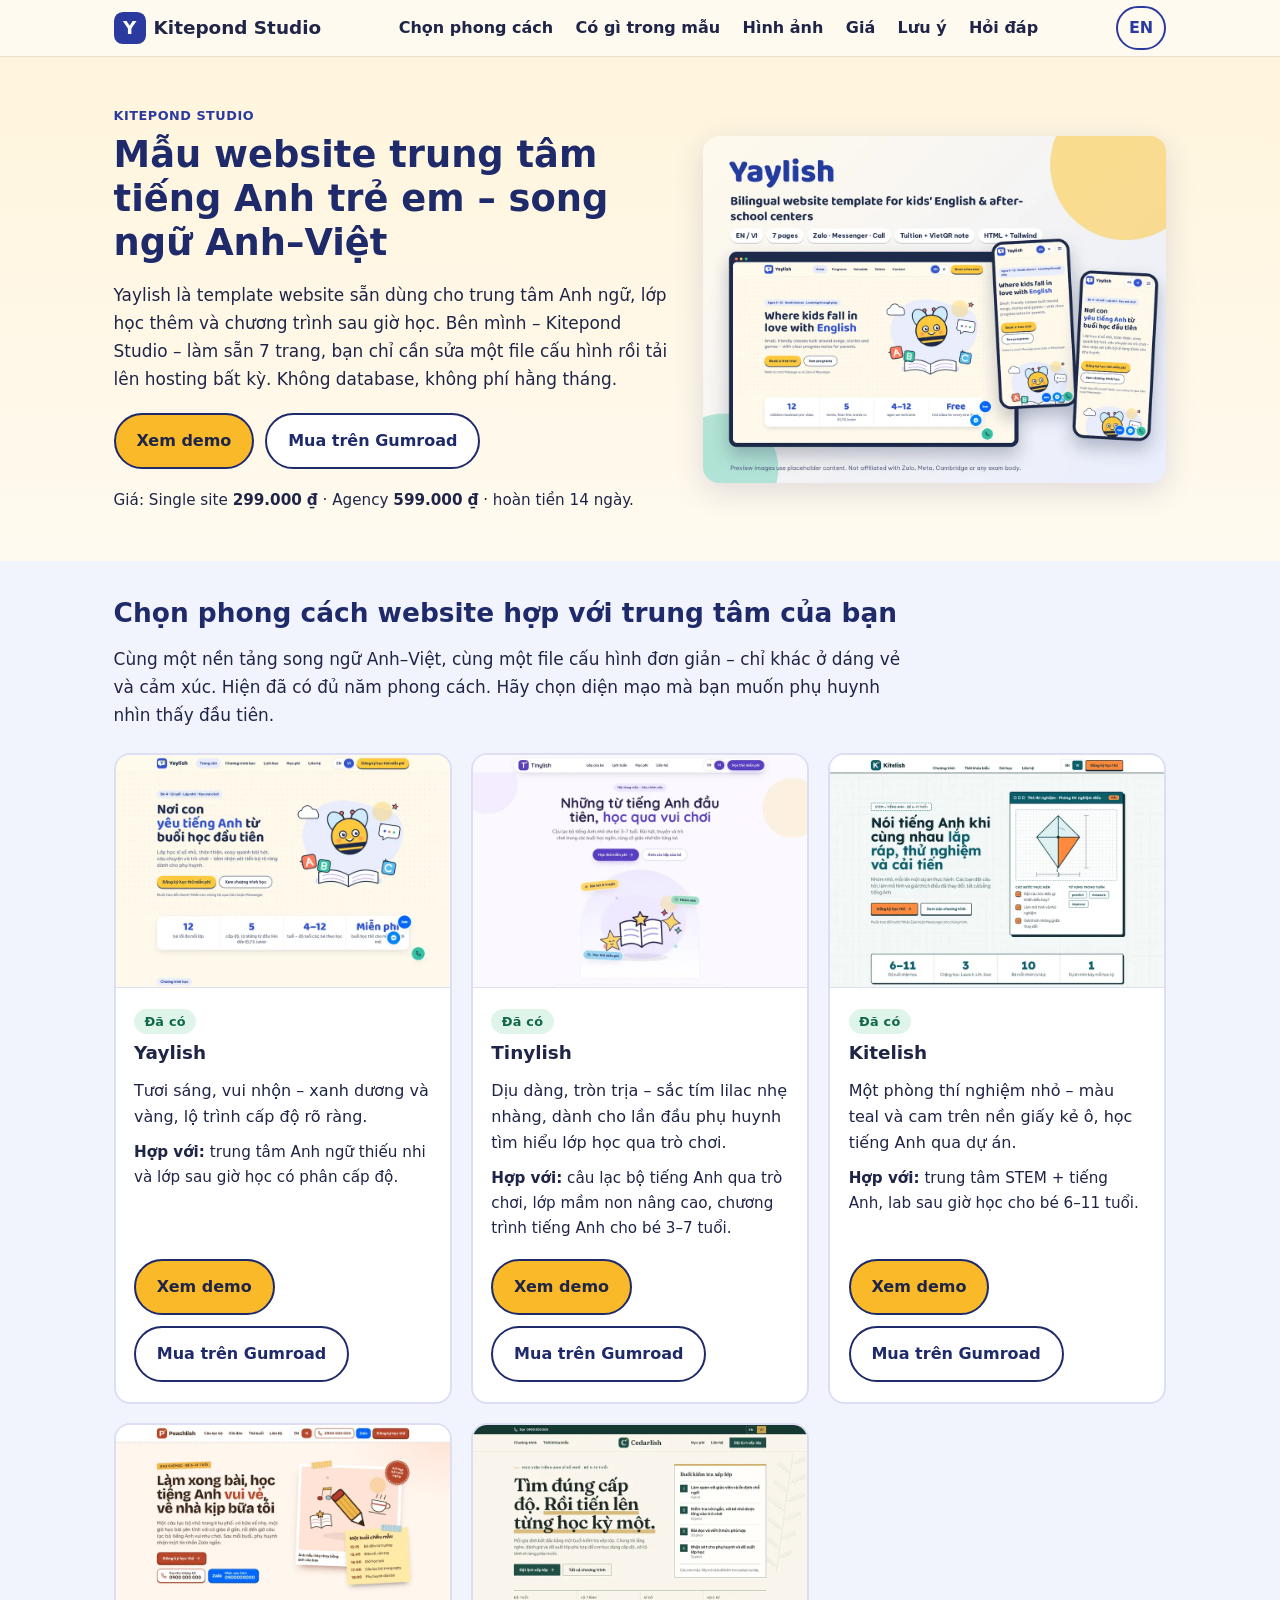
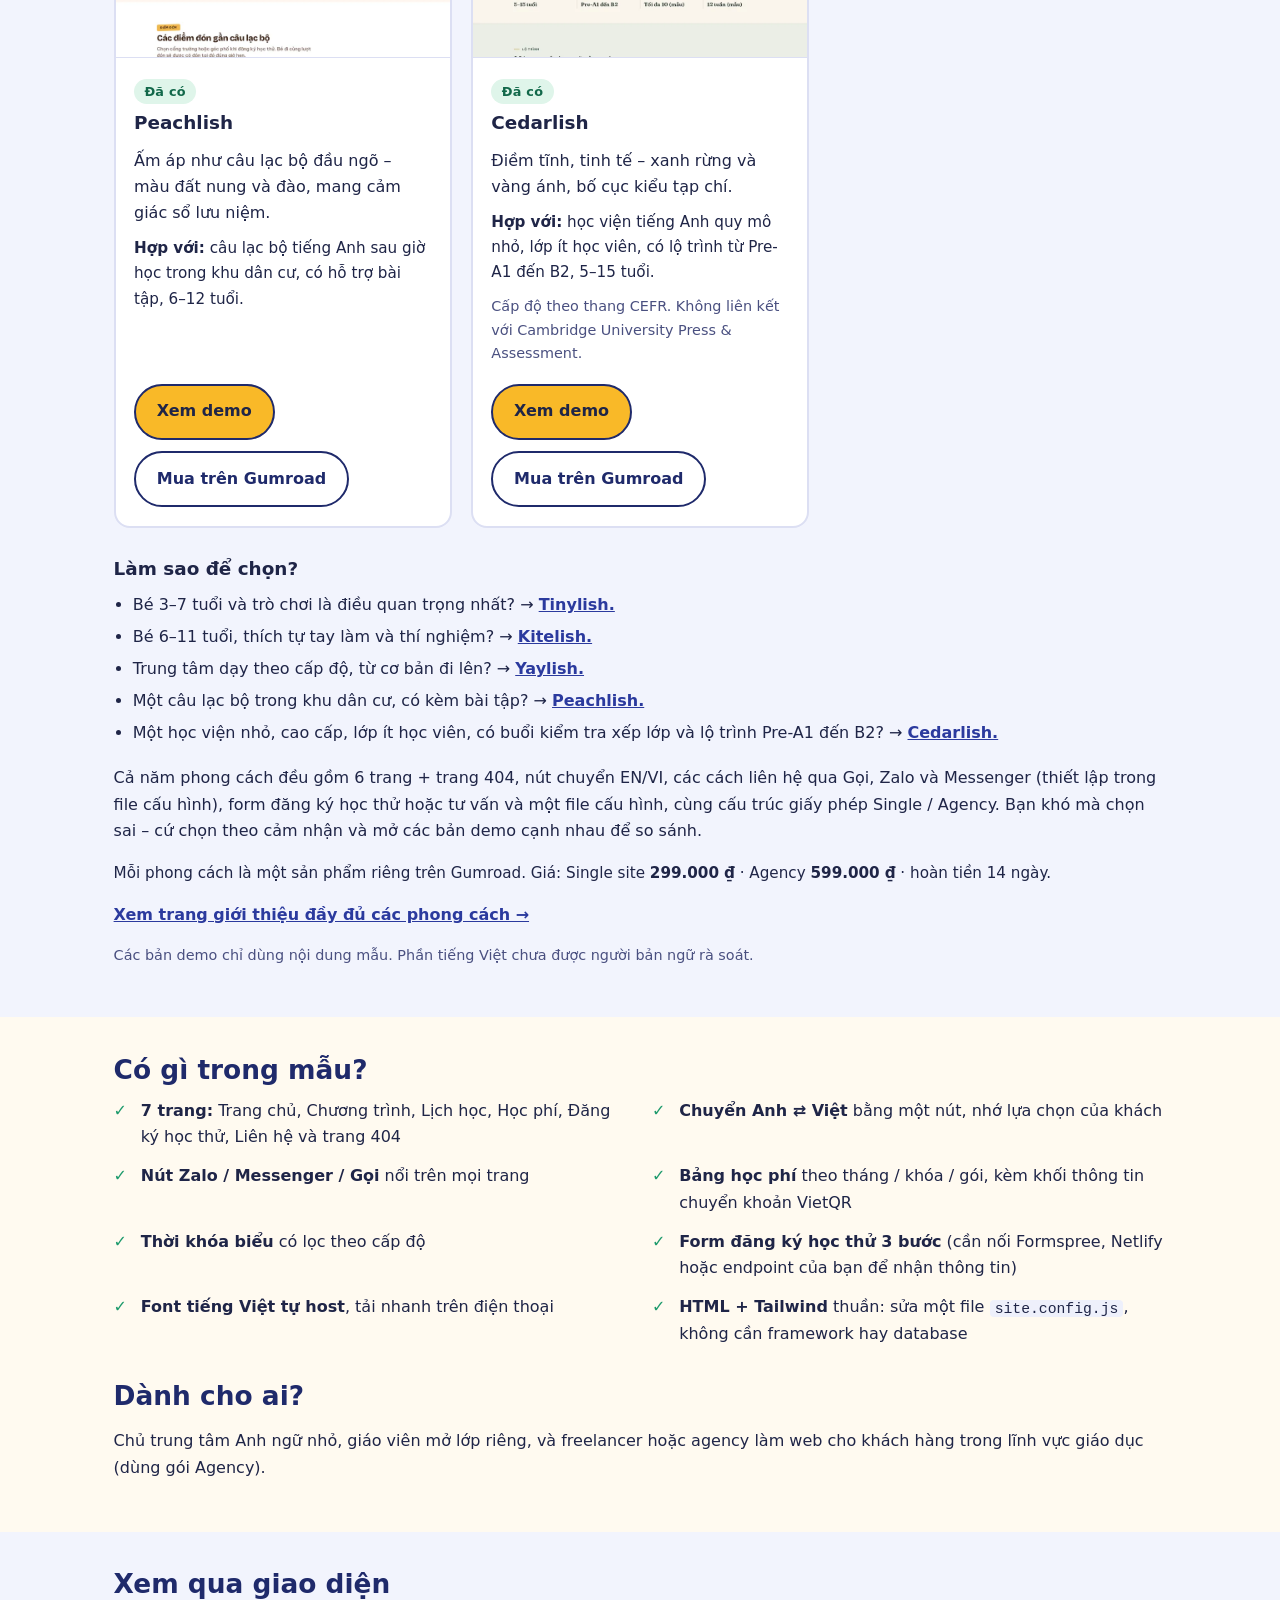
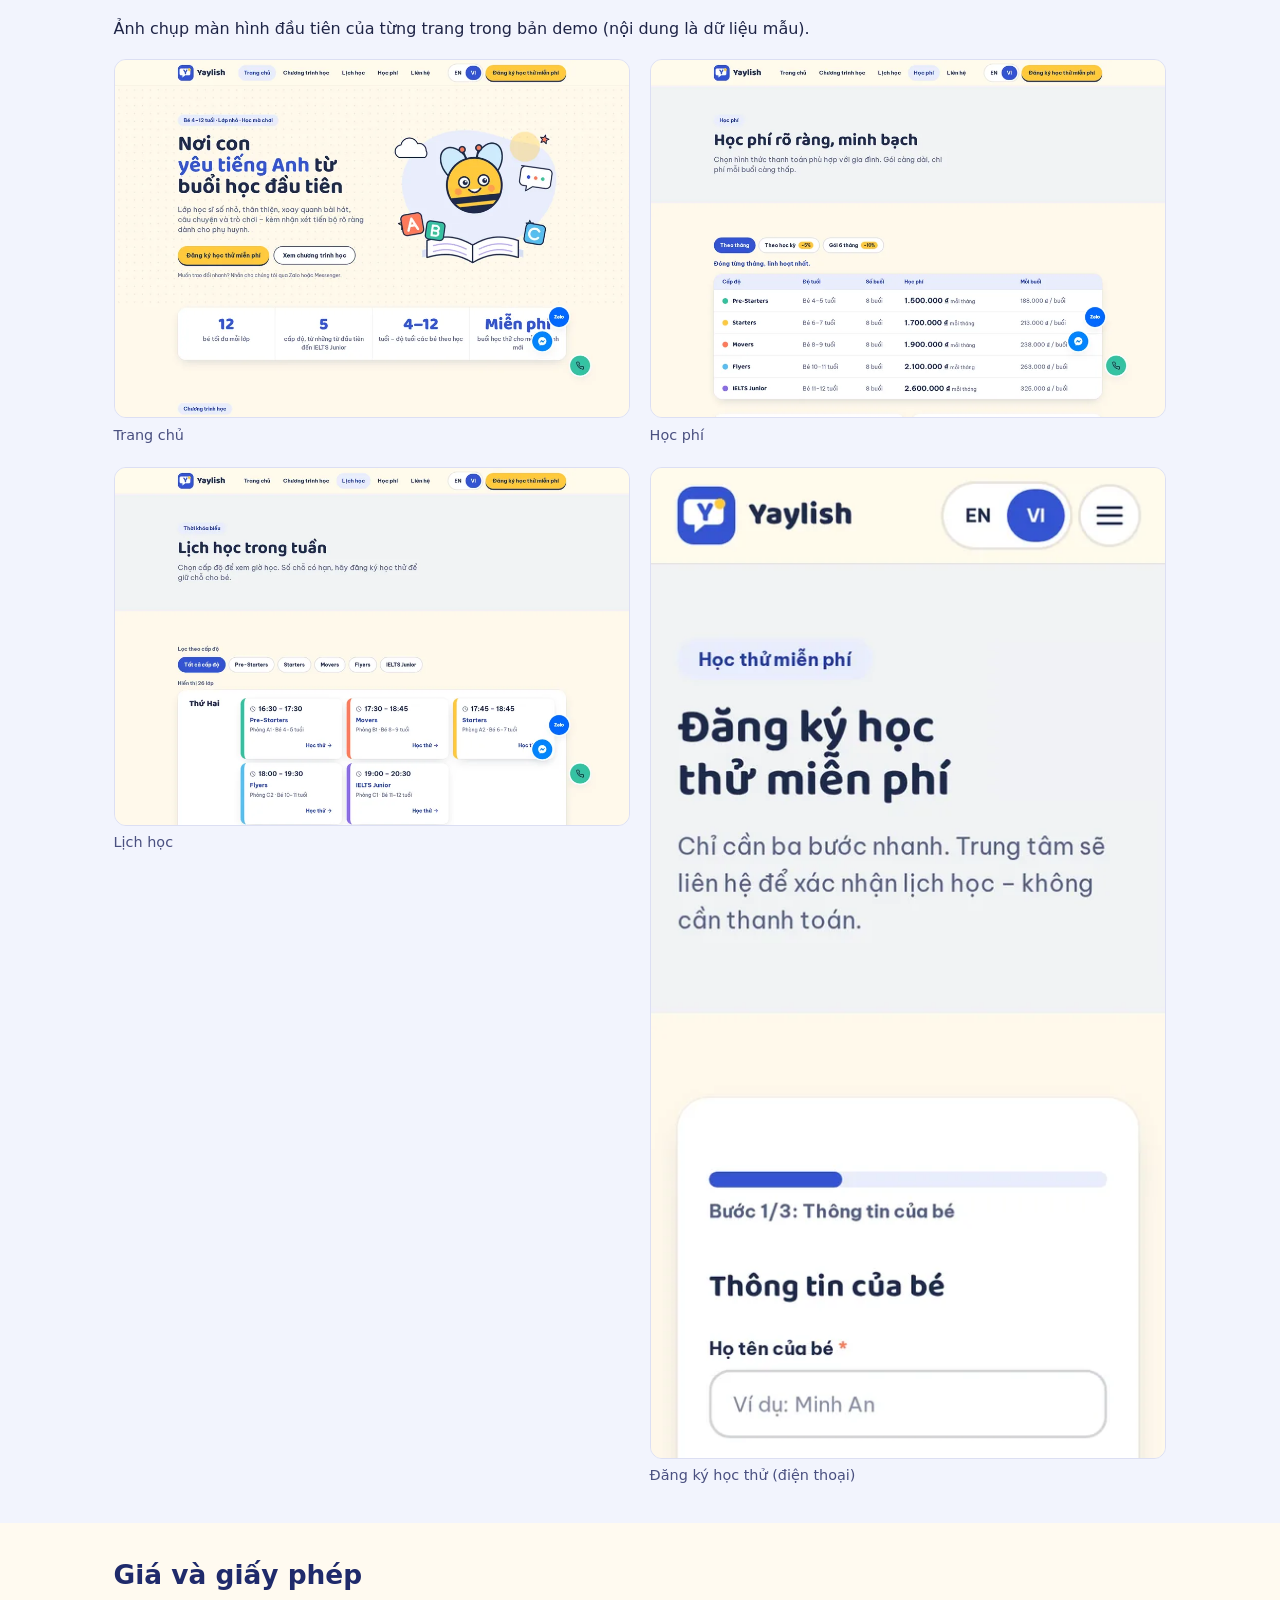
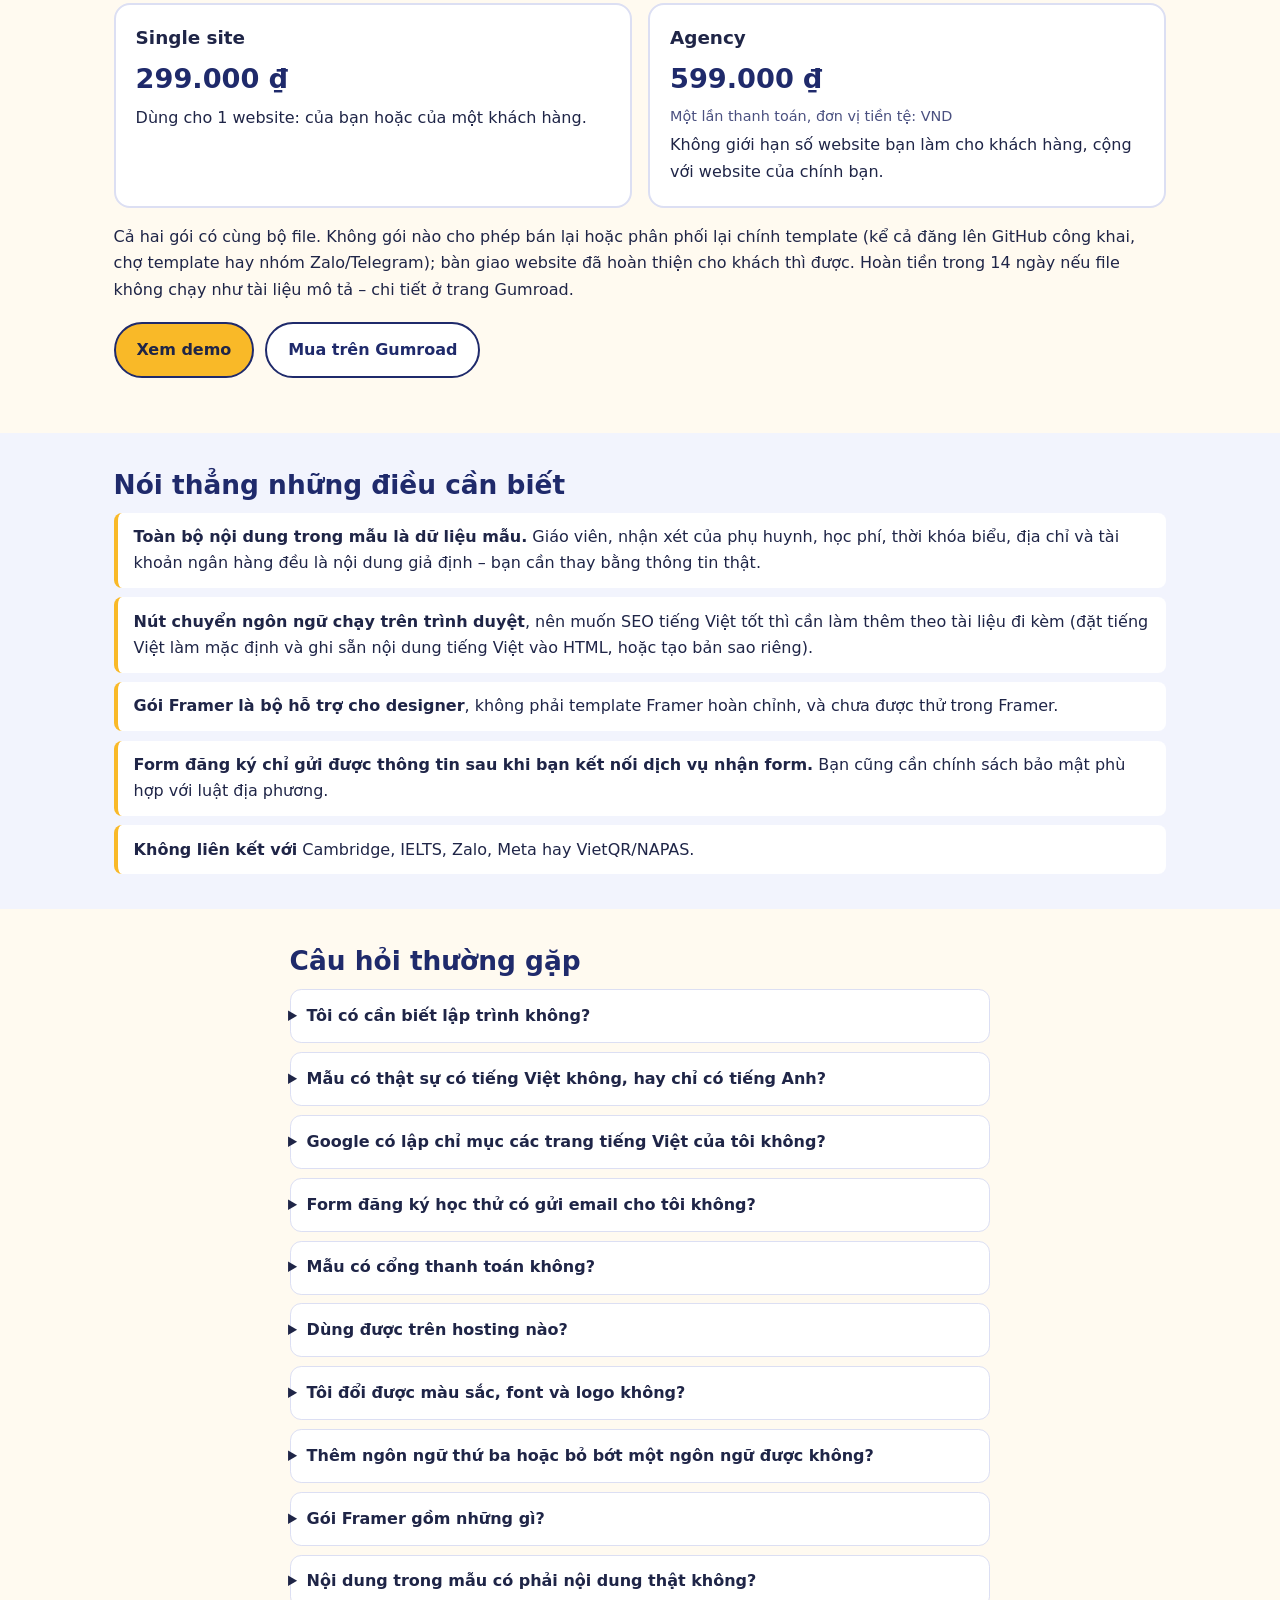
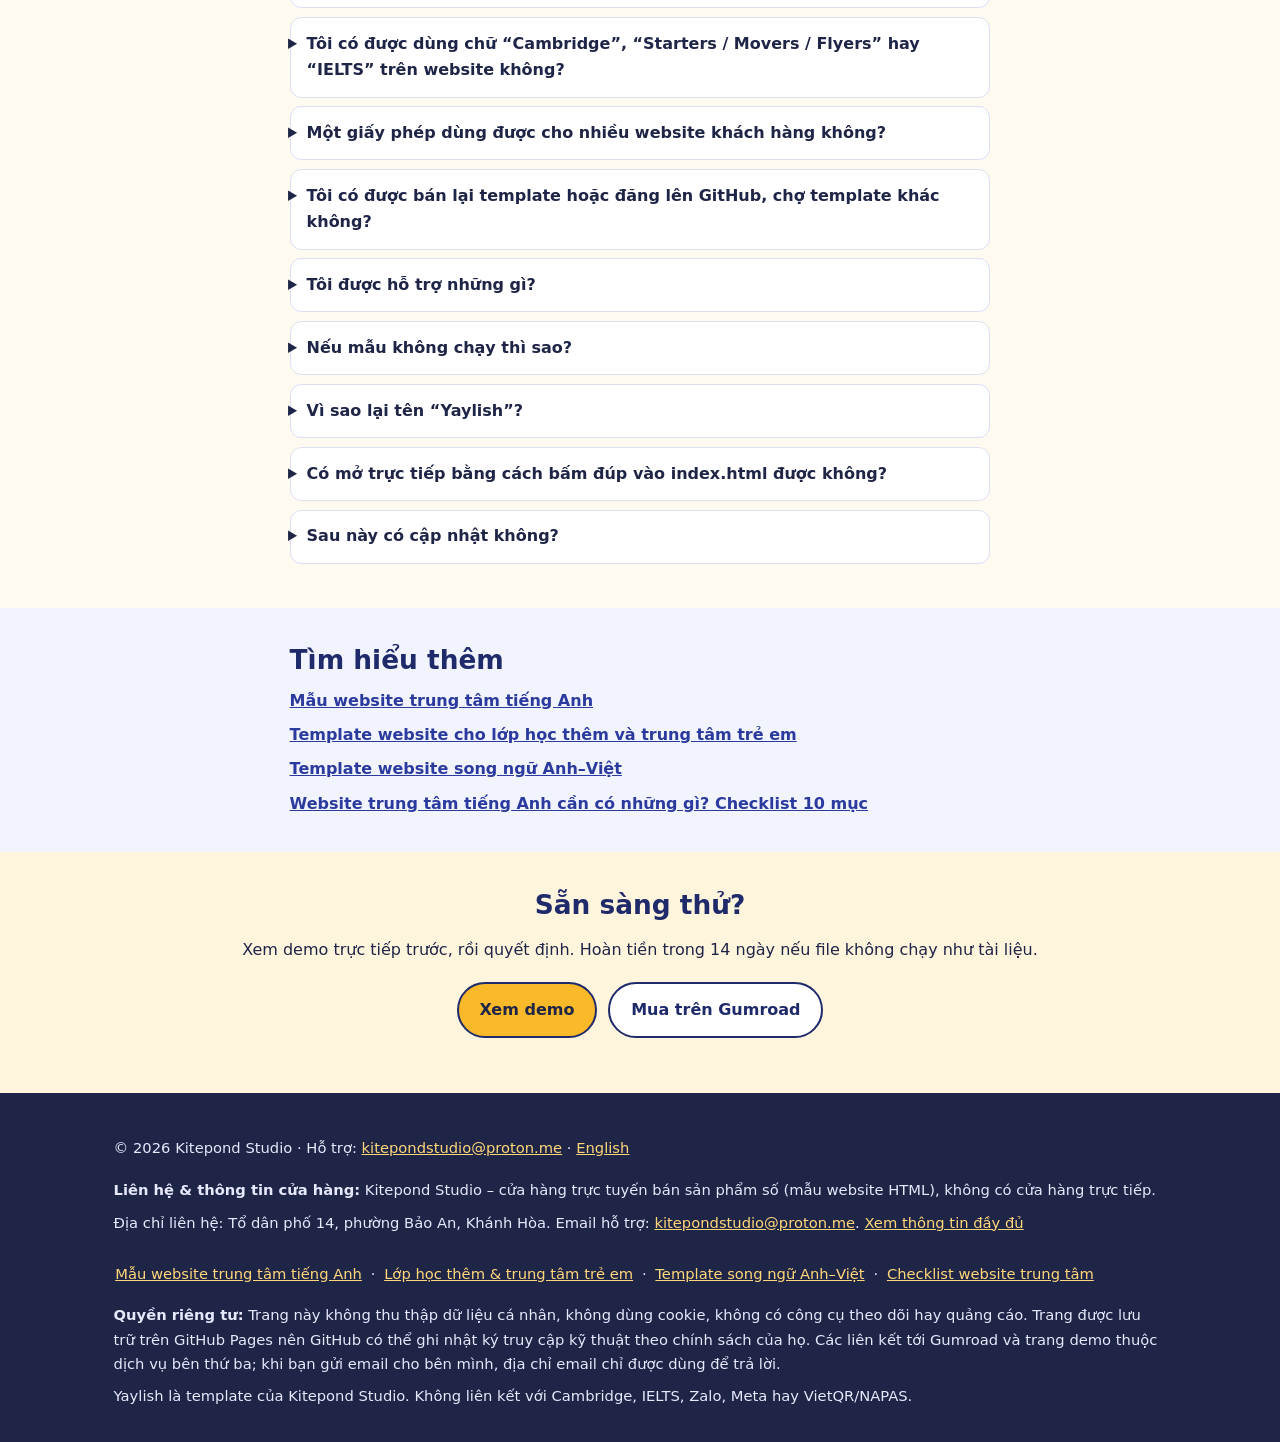
==== commit 398586bc: "Cut template license prices to 299k/599k VND sitewide Update JSON-LD offers, meta descriptions, pric" ====
--- a/index.html
+++ b/index.html
@@ -46,7 +46,7 @@
     {
       "@type": "Offer",
       "name": "Giấy phép Single site (1 website)",
-      "price": "990000",
+      "price": "299000",
       "priceCurrency": "VND",
       "availability": "https://schema.org/InStock",
       "url": "https://kitepond.gumroad.com/l/yaylish"
@@ -54,7 +54,7 @@
     {
       "@type": "Offer",
       "name": "Giấy phép Agency",
-      "price": "1990000",
+      "price": "599000",
       "priceCurrency": "VND",
       "availability": "https://schema.org/InStock",
       "url": "https://kitepond.gumroad.com/l/yaylish"
@@ -83,7 +83,7 @@
 <a class="btn primary" href="https://kitepond.github.io/yaylish-demo/">Xem demo</a>
 <a class="btn" href="https://kitepond.gumroad.com/l/yaylish?utm_source=seo-landing&utm_medium=organic&utm_campaign=launch-2026" rel="noopener">Mua trên Gumroad</a>
 </p>
-<p class="priceline">Giá: Single site <strong>990.000 ₫</strong> · Agency <strong>1.990.000 ₫</strong> · hoàn tiền 14 ngày.</p>
+<p class="priceline">Giá: Single site <strong>299.000 ₫</strong> · Agency <strong>599.000 ₫</strong> · hoàn tiền 14 ngày.</p>
 </div>
 <img class="hero-img" src="/img/hero.webp" width="1200" height="900" fetchpriority="high" decoding="async" alt="Giao diện template Yaylish trên máy tính và điện thoại: trang chủ song ngữ Anh–Việt của một trung tâm tiếng Anh trẻ em">
 </div>
@@ -102,7 +102,7 @@
 </div>
 <h3 class="choose-h">Làm sao để chọn?</h3><ul class="choose"><li>Bé 3–7 tuổi và trò chơi là điều quan trọng nhất? → <a href="#style-tinylish"><strong>Tinylish.</strong></a></li><li>Bé 6–11 tuổi, thích tự tay làm và thí nghiệm? → <a href="#style-kitelish"><strong>Kitelish.</strong></a></li><li>Trung tâm dạy theo cấp độ, từ cơ bản đi lên? → <a href="#style-yaylish"><strong>Yaylish.</strong></a></li><li>Một câu lạc bộ trong khu dân cư, có kèm bài tập? → <a href="#style-peachlish"><strong>Peachlish.</strong></a></li><li>Một học viện nhỏ, cao cấp, lớp ít học viên, có buổi kiểm tra xếp lớp và lộ trình Pre-A1 đến B2? → <a href="#style-cedarlish"><strong>Cedarlish.</strong></a></li></ul>
 <p>Cả năm phong cách đều gồm 6 trang + trang 404, nút chuyển EN/VI, các cách liên hệ qua Gọi, Zalo và Messenger (thiết lập trong file cấu hình), form đăng ký học thử hoặc tư vấn và một file cấu hình, cùng cấu trúc giấy phép Single / Agency. Bạn khó mà chọn sai – cứ chọn theo cảm nhận và mở các bản demo cạnh nhau để so sánh.</p>
-<p class="priceline">Mỗi phong cách là một sản phẩm riêng trên Gumroad. Giá: Single site <strong>990.000 ₫</strong> · Agency <strong>1.990.000 ₫</strong> · hoàn tiền 14 ngày.</p>
+<p class="priceline">Mỗi phong cách là một sản phẩm riêng trên Gumroad. Giá: Single site <strong>299.000 ₫</strong> · Agency <strong>599.000 ₫</strong> · hoàn tiền 14 ngày.</p>
 <p><a href="/mau-website-trung-tam-tieng-anh-tre-em/"><strong>Xem trang giới thiệu đầy đủ các phong cách →</strong></a></p>
 <p class="small">Các bản demo chỉ dùng nội dung mẫu. Phần tiếng Việt chưa được người bản ngữ rà soát.</p>
 </div>
@@ -126,7 +126,7 @@
 <section id="gia" class="sec">
 <div class="wrap">
 <h2>Giá và giấy phép</h2>
-<div class="plans"><div class="plan"><h3>Single site</h3><p class="amount">990.000 ₫</p><p>Dùng cho 1 website: của bạn hoặc của một khách hàng.</p></div><div class="plan"><h3>Agency</h3><p class="amount">1.990.000 ₫</p><p class="small">Một lần thanh toán, đơn vị tiền tệ: VND</p><p>Không giới hạn số website bạn làm cho khách hàng, cộng với website của chính bạn.</p></div></div>
+<div class="plans"><div class="plan"><h3>Single site</h3><p class="amount">299.000 ₫</p><p>Dùng cho 1 website: của bạn hoặc của một khách hàng.</p></div><div class="plan"><h3>Agency</h3><p class="amount">599.000 ₫</p><p class="small">Một lần thanh toán, đơn vị tiền tệ: VND</p><p>Không giới hạn số website bạn làm cho khách hàng, cộng với website của chính bạn.</p></div></div>
 <p>Cả hai gói có cùng bộ file. Không gói nào cho phép bán lại hoặc phân phối lại chính template (kể cả đăng lên GitHub công khai, chợ template hay nhóm Zalo/Telegram); bàn giao website đã hoàn thiện cho khách thì được. Hoàn tiền trong 14 ngày nếu file không chạy như tài liệu mô tả – chi tiết ở trang Gumroad.</p>
 <p class="cta">
 <a class="btn primary" href="https://kitepond.github.io/yaylish-demo/">Xem demo</a>
@@ -143,7 +143,7 @@
 <section id="faq" class="sec">
 <div class="wrap narrow">
 <h2>Câu hỏi thường gặp</h2>
-<details><summary>Tôi có cần biết lập trình không?</summary><p>Không. Bạn mở file <code>site.config.js</code> bằng bất kỳ trình soạn thảo văn bản nào, đổi tên trung tâm, số điện thoại, Zalo, email, địa chỉ và học phí, rồi tải thư mục lên hosting. Node.js là tùy chọn, chỉ cần khi bạn muốn build lại CSS.</p></details><details><summary>Mẫu có thật sự có tiếng Việt không, hay chỉ có tiếng Anh?</summary><p>Có. Mọi trang đều có cả tiếng Anh và tiếng Việt, với nút EN / VI nhớ lựa chọn của khách. Phần tiếng Việt được viết để đọc tự nhiên, nhưng bạn vẫn nên nhờ người bản ngữ xem lại nội dung cuối cùng của mình.</p></details><details><summary>Google có lập chỉ mục các trang tiếng Việt của tôi không?</summary><p>Nút chuyển ngôn ngữ chạy trên trình duyệt, nên công cụ tìm kiếm sẽ đọc phần tiếng Anh được ghi sẵn trong HTML. Nếu bạn cần SEO tiếng Việt, hãy đặt <code>language.default: "vi"</code> và ghi sẵn tiếng Việt vào HTML (tài liệu có hướng dẫn), hoặc tạo một bản sao riêng cho tiếng Việt. Đây là hạn chế đã biết, không phải lỗi.</p></details><details><summary>Form đăng ký học thử có gửi email cho tôi không?</summary><p>Chưa, cho đến khi bạn kết nối. Mặc định form chỉ kiểm tra dữ liệu và hiện thông báo chế độ demo. Bạn có thể nối Formspree, Netlify Forms hoặc endpoint riêng (Make, Zapier, Google Apps Script…) trong <code>site.config.js</code>. Hãy gửi thử một lần thật trước khi đưa website vào hoạt động.</p></details><details><summary>Mẫu có cổng thanh toán không?</summary><p>Không. Trang Học phí có khối thông tin chuyển khoản / VietQR kèm nút sao chép; bạn tự điền thông tin ngân hàng và ảnh mã QR. Website không xử lý thanh toán.</p></details><details><summary>Dùng được trên hosting nào?</summary><p>Mọi hosting tĩnh: shared hosting/cPanel, Netlify, Cloudflare Pages, Vercel, GitHub Pages, S3… Bạn tải lên nội dung bên trong thư mục <code>yaylish-html</code> (không phải file zip).</p></details><details><summary>Tôi đổi được màu sắc, font và logo không?</summary><p>Được. Màu, font và thương hiệu nằm trong <code>site.config.js</code>; logo và favicon là file SVG bạn có thể thay. Font đi kèm có đủ dấu tiếng Việt – nếu đổi font, hãy chọn font có bộ ký tự tiếng Việt.</p></details><details><summary>Thêm ngôn ngữ thứ ba hoặc bỏ bớt một ngôn ngữ được không?</summary><p>Được. Bạn sao chép <code>assets/i18n/vi.js</code> thành file mới, dịch các giá trị rồi thêm vào <code>language.available</code>. Tài liệu có ví dụ từng bước.</p></details><details><summary>Gói Framer gồm những gì?</summary><p>Gói Framer là một bộ cầu nối chứ không phải template Framer hoàn chỉnh: design token, ba component code (nút đổi ngôn ngữ, bảng học phí, thời khóa biểu) và hướng dẫn ghép. Bộ này đã qua kiểm tra kiểu nghiêm ngặt và thử render, nhưng <strong>chưa được mở trong Framer</strong>. Bạn nên dự trù việc dựng lại bố cục trang bằng giao diện trực quan.</p></details><details><summary>Nội dung trong mẫu có phải nội dung thật không?</summary><p>Không. Giáo viên, nhận xét của phụ huynh, học phí, thời khóa biểu, địa chỉ và tài khoản ngân hàng đều là dữ liệu mẫu và được ghi rõ như vậy. Hãy thay hết trước khi đưa website vào hoạt động (có checklist đi kèm) và đừng bao giờ đăng nhận xét mẫu như thể đó là thật.</p></details><details><summary>Tôi có được dùng chữ “Cambridge”, “Starters / Movers / Flyers” hay “IELTS” trên website không?</summary><p>Mẫu dùng tên cấp độ chung chung làm ví dụ. Chỉ dùng tên kỳ thi, logo hoặc cách nói như “trung tâm luyện thi” khi trung tâm của bạn thực sự được phép. Mẫu không liên kết với và không được bảo trợ bởi Cambridge, đơn vị sở hữu IELTS, Zalo, Meta hay VietQR/NAPAS.</p></details><details><summary>Một giấy phép dùng được cho nhiều website khách hàng không?</summary><p>Giấy phép Single site dành cho một website (của bạn hoặc của một khách). Nếu làm cho nhiều khách hàng, hãy mua gói <strong>Agency (1.990.000 ₫)</strong>.</p></details><details><summary>Tôi có được bán lại template hoặc đăng lên GitHub, chợ template khác không?</summary><p>Không. Cả hai giấy phép đều không cho phép bán lại, phân phối lại hay đăng các file template như một sản phẩm riêng (kể cả kho mã công khai và các chợ khác). Làm website cho khách hàng thì được, miễn là bạn dùng đúng giấy phép.</p></details><details><summary>Tôi được hỗ trợ những gì?</summary><p>Hỗ trợ qua email để file chạy đúng như tài liệu (cài đặt, cấu hình, nối form, triển khai) và sửa lỗi cho nhánh 1.x, kèm cập nhật 1.x miễn phí. Thiết kế riêng, viết nội dung giúp bạn, cài đặt hosting hộ hay xây tính năng mới không nằm trong phạm vi hỗ trợ.</p></details><details><summary>Nếu mẫu không chạy thì sao?</summary><p>Hãy gửi email tới <a href="mailto:kitepondstudio@proton.me">kitepondstudio@proton.me</a> trong vòng 14 ngày. Nếu file không hoạt động như tài liệu mô tả, bên mình sẽ sửa hoặc hoàn tiền cho bạn.</p></details><details><summary>Vì sao lại tên “Yaylish”?</summary><p>Đây là tên tự đặt (“yay” vui vẻ + English) của Kitepond Studio, chỉ là tên của template – bạn có thể đổi thành thương hiệu trung tâm của mình trong <code>site.config.js</code>. Bên mình đã tra cứu tên trên web công khai để tránh trùng, nhưng đó không phải là thẩm định nhãn hiệu về mặt pháp lý.</p></details><details><summary>Có mở trực tiếp bằng cách bấm đúp vào index.html được không?</summary><p>Được. Mẫu chạy thẳng từ ổ đĩa của bạn để xem trước.</p></details><details><summary>Sau này có cập nhật không?</summary><p>Phiên bản hiện tại là v1.0.2; file <code>CHANGELOG.md</code> trong gói ghi lại các phiên bản. Người mua nhận cập nhật 1.x qua thư viện Gumroad. Bên mình không hứa hẹn tính năng mới theo lịch cố định.</p></details>
+<details><summary>Tôi có cần biết lập trình không?</summary><p>Không. Bạn mở file <code>site.config.js</code> bằng bất kỳ trình soạn thảo văn bản nào, đổi tên trung tâm, số điện thoại, Zalo, email, địa chỉ và học phí, rồi tải thư mục lên hosting. Node.js là tùy chọn, chỉ cần khi bạn muốn build lại CSS.</p></details><details><summary>Mẫu có thật sự có tiếng Việt không, hay chỉ có tiếng Anh?</summary><p>Có. Mọi trang đều có cả tiếng Anh và tiếng Việt, với nút EN / VI nhớ lựa chọn của khách. Phần tiếng Việt được viết để đọc tự nhiên, nhưng bạn vẫn nên nhờ người bản ngữ xem lại nội dung cuối cùng của mình.</p></details><details><summary>Google có lập chỉ mục các trang tiếng Việt của tôi không?</summary><p>Nút chuyển ngôn ngữ chạy trên trình duyệt, nên công cụ tìm kiếm sẽ đọc phần tiếng Anh được ghi sẵn trong HTML. Nếu bạn cần SEO tiếng Việt, hãy đặt <code>language.default: "vi"</code> và ghi sẵn tiếng Việt vào HTML (tài liệu có hướng dẫn), hoặc tạo một bản sao riêng cho tiếng Việt. Đây là hạn chế đã biết, không phải lỗi.</p></details><details><summary>Form đăng ký học thử có gửi email cho tôi không?</summary><p>Chưa, cho đến khi bạn kết nối. Mặc định form chỉ kiểm tra dữ liệu và hiện thông báo chế độ demo. Bạn có thể nối Formspree, Netlify Forms hoặc endpoint riêng (Make, Zapier, Google Apps Script…) trong <code>site.config.js</code>. Hãy gửi thử một lần thật trước khi đưa website vào hoạt động.</p></details><details><summary>Mẫu có cổng thanh toán không?</summary><p>Không. Trang Học phí có khối thông tin chuyển khoản / VietQR kèm nút sao chép; bạn tự điền thông tin ngân hàng và ảnh mã QR. Website không xử lý thanh toán.</p></details><details><summary>Dùng được trên hosting nào?</summary><p>Mọi hosting tĩnh: shared hosting/cPanel, Netlify, Cloudflare Pages, Vercel, GitHub Pages, S3… Bạn tải lên nội dung bên trong thư mục <code>yaylish-html</code> (không phải file zip).</p></details><details><summary>Tôi đổi được màu sắc, font và logo không?</summary><p>Được. Màu, font và thương hiệu nằm trong <code>site.config.js</code>; logo và favicon là file SVG bạn có thể thay. Font đi kèm có đủ dấu tiếng Việt – nếu đổi font, hãy chọn font có bộ ký tự tiếng Việt.</p></details><details><summary>Thêm ngôn ngữ thứ ba hoặc bỏ bớt một ngôn ngữ được không?</summary><p>Được. Bạn sao chép <code>assets/i18n/vi.js</code> thành file mới, dịch các giá trị rồi thêm vào <code>language.available</code>. Tài liệu có ví dụ từng bước.</p></details><details><summary>Gói Framer gồm những gì?</summary><p>Gói Framer là một bộ cầu nối chứ không phải template Framer hoàn chỉnh: design token, ba component code (nút đổi ngôn ngữ, bảng học phí, thời khóa biểu) và hướng dẫn ghép. Bộ này đã qua kiểm tra kiểu nghiêm ngặt và thử render, nhưng <strong>chưa được mở trong Framer</strong>. Bạn nên dự trù việc dựng lại bố cục trang bằng giao diện trực quan.</p></details><details><summary>Nội dung trong mẫu có phải nội dung thật không?</summary><p>Không. Giáo viên, nhận xét của phụ huynh, học phí, thời khóa biểu, địa chỉ và tài khoản ngân hàng đều là dữ liệu mẫu và được ghi rõ như vậy. Hãy thay hết trước khi đưa website vào hoạt động (có checklist đi kèm) và đừng bao giờ đăng nhận xét mẫu như thể đó là thật.</p></details><details><summary>Tôi có được dùng chữ “Cambridge”, “Starters / Movers / Flyers” hay “IELTS” trên website không?</summary><p>Mẫu dùng tên cấp độ chung chung làm ví dụ. Chỉ dùng tên kỳ thi, logo hoặc cách nói như “trung tâm luyện thi” khi trung tâm của bạn thực sự được phép. Mẫu không liên kết với và không được bảo trợ bởi Cambridge, đơn vị sở hữu IELTS, Zalo, Meta hay VietQR/NAPAS.</p></details><details><summary>Một giấy phép dùng được cho nhiều website khách hàng không?</summary><p>Giấy phép Single site dành cho một website (của bạn hoặc của một khách). Nếu làm cho nhiều khách hàng, hãy mua gói <strong>Agency (599.000 ₫)</strong>.</p></details><details><summary>Tôi có được bán lại template hoặc đăng lên GitHub, chợ template khác không?</summary><p>Không. Cả hai giấy phép đều không cho phép bán lại, phân phối lại hay đăng các file template như một sản phẩm riêng (kể cả kho mã công khai và các chợ khác). Làm website cho khách hàng thì được, miễn là bạn dùng đúng giấy phép.</p></details><details><summary>Tôi được hỗ trợ những gì?</summary><p>Hỗ trợ qua email để file chạy đúng như tài liệu (cài đặt, cấu hình, nối form, triển khai) và sửa lỗi cho nhánh 1.x, kèm cập nhật 1.x miễn phí. Thiết kế riêng, viết nội dung giúp bạn, cài đặt hosting hộ hay xây tính năng mới không nằm trong phạm vi hỗ trợ.</p></details><details><summary>Nếu mẫu không chạy thì sao?</summary><p>Hãy gửi email tới <a href="mailto:kitepondstudio@proton.me">kitepondstudio@proton.me</a> trong vòng 14 ngày. Nếu file không hoạt động như tài liệu mô tả, bên mình sẽ sửa hoặc hoàn tiền cho bạn.</p></details><details><summary>Vì sao lại tên “Yaylish”?</summary><p>Đây là tên tự đặt (“yay” vui vẻ + English) của Kitepond Studio, chỉ là tên của template – bạn có thể đổi thành thương hiệu trung tâm của mình trong <code>site.config.js</code>. Bên mình đã tra cứu tên trên web công khai để tránh trùng, nhưng đó không phải là thẩm định nhãn hiệu về mặt pháp lý.</p></details><details><summary>Có mở trực tiếp bằng cách bấm đúp vào index.html được không?</summary><p>Được. Mẫu chạy thẳng từ ổ đĩa của bạn để xem trước.</p></details><details><summary>Sau này có cập nhật không?</summary><p>Phiên bản hiện tại là v1.0.2; file <code>CHANGELOG.md</code> trong gói ghi lại các phiên bản. Người mua nhận cập nhật 1.x qua thư viện Gumroad. Bên mình không hứa hẹn tính năng mới theo lịch cố định.</p></details>
 </div>
 </section>
 <section class="sec alt">
